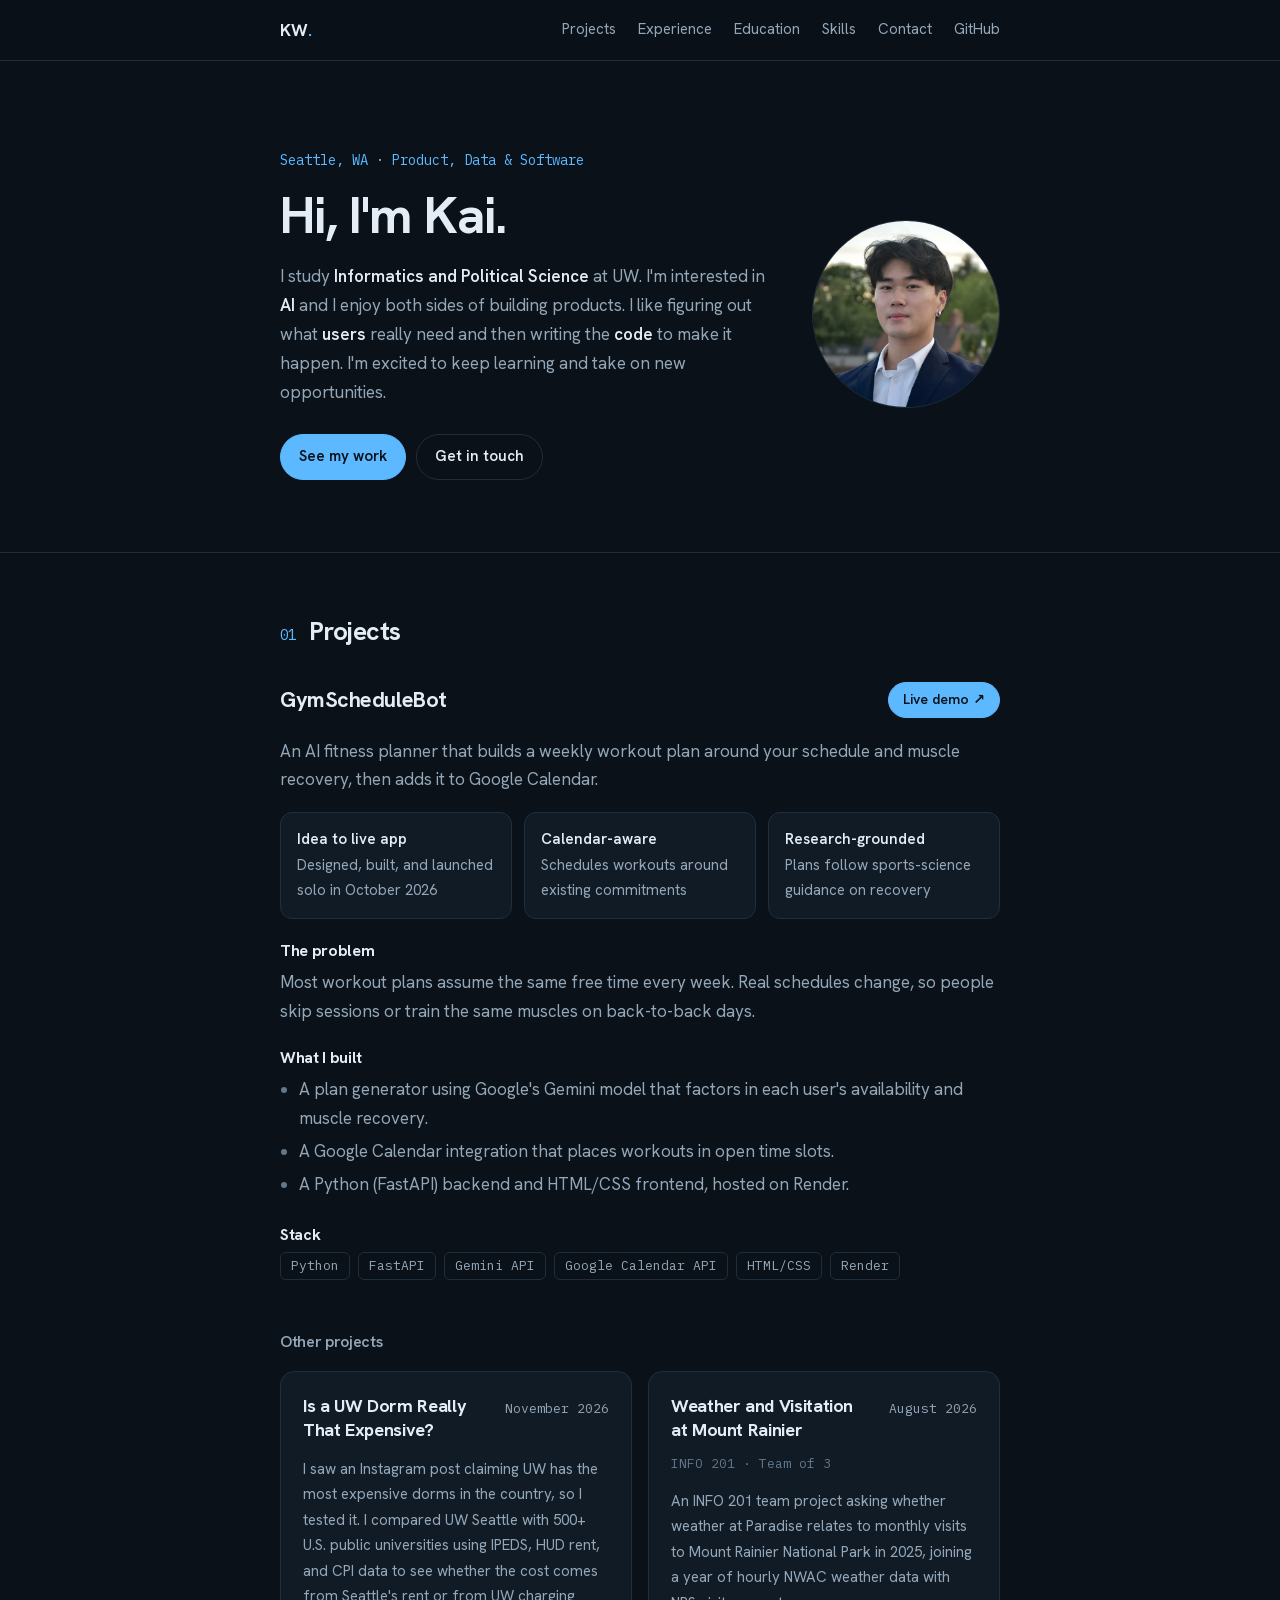
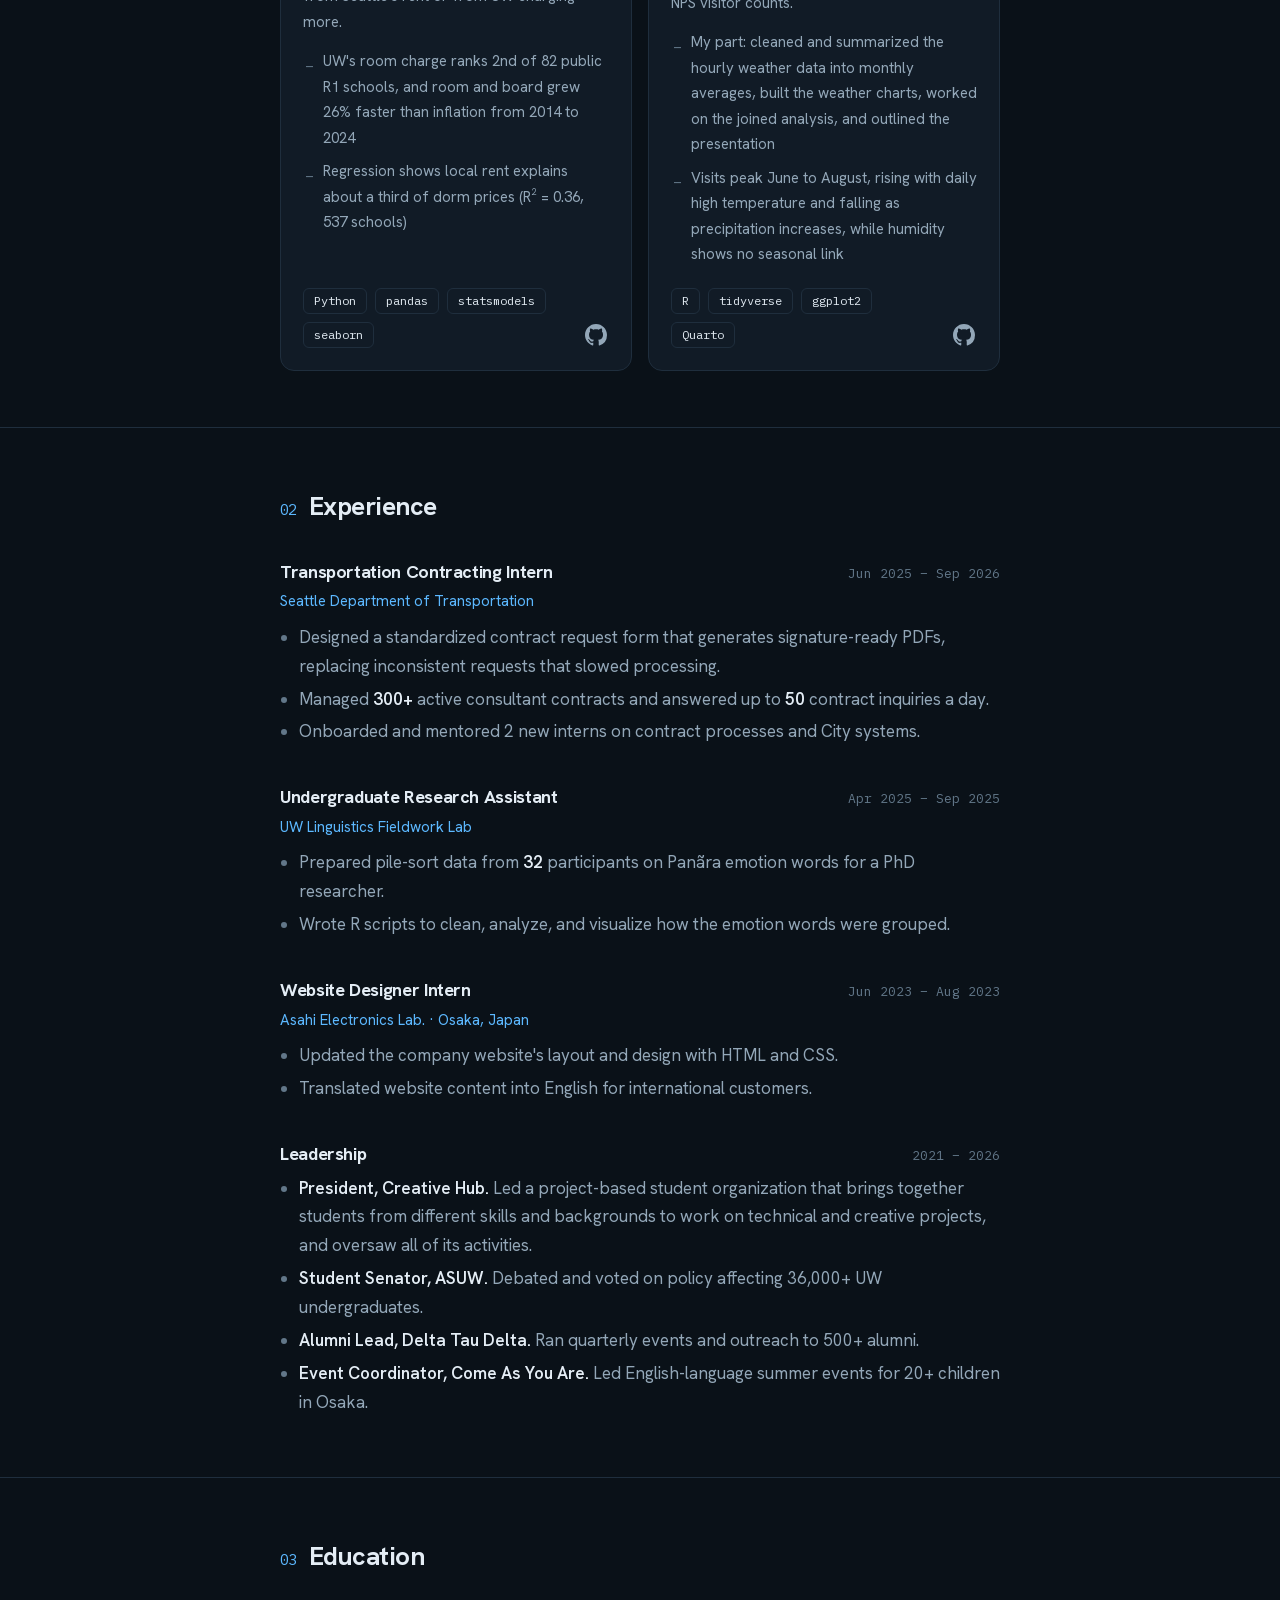
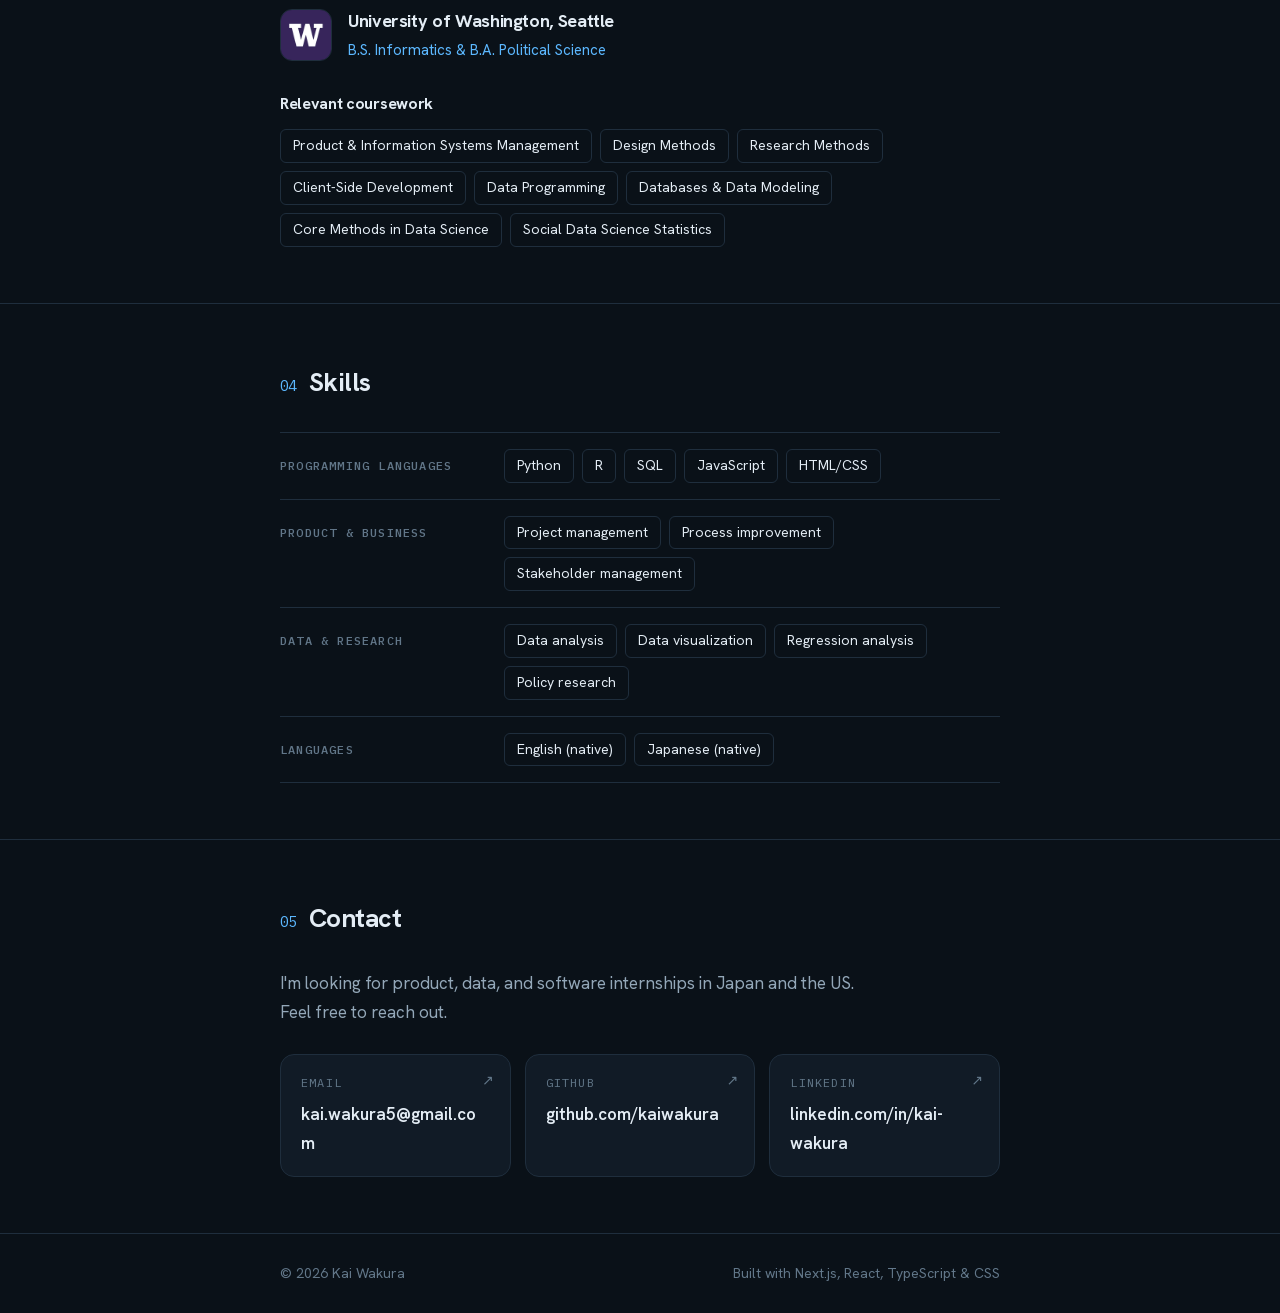
==== index.html @ 8b4923e8 "Add files via upload" ====
<!DOCTYPE html><html lang="en" class="ZXuCIW_variable _1NxLqG_variable"><head><meta charSet="utf-8"/><meta name="viewport" content="width=device-width, initial-scale=1, viewport-fit=cover"/><link rel="preload" href="/_next/static/media/73c8302d2fdfe340-s.p.30xqm3yldpj47.woff2" as="font" crossorigin="" type="font/woff2"/><link rel="preload" href="/_next/static/media/9f5be66613d9c872-s.p.27korwsf9c79u.woff2" as="font" crossorigin="" type="font/woff2"/><link rel="preload" href="/_next/static/media/b8dfa3d21eb22018-s.p.3lxpqujs87tck.woff2" as="font" crossorigin="" type="font/woff2"/><link rel="preload" href="/headshot.jpg" as="image"/><link rel="preload" href="/uw-logo.png" as="image"/><link rel="stylesheet" href="/_next/static/chunks/44c2narmio1ys.css" data-precedence="next"/><link rel="preload" as="script" fetchPriority="low" href="/_next/static/chunks/0j1we3cwg31qe.js"/><script src="/_next/static/chunks/16d9m7jc71162.js" async=""></script><script src="/_next/static/chunks/39_j1bdzreq0m.js" async=""></script><script src="/_next/static/chunks/turbopack-2u1d16houkiyo.js" async=""></script><script src="/_next/static/chunks/2ey07xzoq_nt5.js" async=""></script><meta name="theme-color" content="#0a1118"/><title>Kai Wakura</title><meta name="description" content="Kai Wakura: Informatics and Political Science at the University of Washington, working toward product management."/><meta property="og:title" content="Kai Wakura"/><meta property="og:description" content="Kai Wakura: Informatics and Political Science at the University of Washington, working toward product management."/><meta property="og:url" content="https://kaiwakura.me/"/><meta property="og:type" content="website"/><meta name="twitter:card" content="summary"/><meta name="twitter:title" content="Kai Wakura"/><meta name="twitter:description" content="Kai Wakura: Informatics and Political Science at the University of Washington, working toward product management."/><meta name="next-size-adjust" content=""/><script src="/_next/static/chunks/0cz1d0mv5g_q7.js" noModule=""></script></head><body><div hidden=""><!--$--><!--/$--></div><header class="top"><div class="wrap"><a class="brand" href="/#top">KW<span>.</span></a><nav class="nav" aria-label="Sections"><a href="/#projects">Projects</a><a href="/#experience" class="opt">Experience</a><a href="/#education" class="opt">Education</a><a href="/#skills" class="opt">Skills</a><a href="/#contact">Contact</a><a href="https://github.com/kaiwakura" target="_blank" rel="noopener">GitHub</a></nav></div></header><main id="top"><div class="wrap hero"><div><div class="eyebrow">Seattle, WA · Product, Data &amp; Software</div><h1>Hi, I&#x27;m Kai.</h1><p><span>I study </span><strong>Informatics and Political Science</strong><span> at UW. I&#x27;m interested in </span><strong>AI</strong><span> and I enjoy both sides of building products. I like figuring out what </span><strong>users</strong><span> really need and then writing the </span><strong>code</strong><span> to make it happen. I&#x27;m excited to keep learning and take on new opportunities.</span></p><div class="buttons"><a class="btn primary" href="#projects">See my work</a><a class="btn" href="#contact">Get in touch</a></div></div><div class="avatar"><img src="/headshot.jpg" alt="Kai Wakura"/></div></div><section id="projects"><div class="wrap"><h2><span class="n">01</span>Projects</h2><article class="project"><div class="project-head"><h3>GymScheduleBot</h3><div class="buttons" style="margin:0"><a class="btn small primary" href="https://gymschedule-bot-2-0.onrender.com/" target="_blank" rel="noopener">Live demo ↗</a></div></div><p class="summary">An AI fitness planner that builds a weekly workout plan around your schedule and muscle recovery, then adds it to Google Calendar.</p><ul class="highlights"><li><b>Idea to live app</b>Designed, built, and launched solo in October 2026</li><li><b>Calendar-aware</b>Schedules workouts around existing commitments</li><li><b>Research-grounded</b>Plans follow sports-science guidance on recovery</li></ul><div class="part"><h4>The problem</h4><p>Most workout plans assume the same free time every week. Real schedules change, so people skip sessions or train the same muscles on back-to-back days.</p></div><div class="part"><h4>What I built</h4><ul><li>A plan generator using Google&#x27;s Gemini model that factors in each user&#x27;s availability and muscle recovery.</li><li>A Google Calendar integration that places workouts in open time slots.</li><li>A Python (FastAPI) backend and HTML/CSS frontend, hosted on Render.</li></ul></div><div class="part"><h4>Stack</h4><ul class="stack"><li>Python</li><li>FastAPI</li><li>Gemini API</li><li>Google Calendar API</li><li>HTML/CSS</li><li>Render</li></ul></div></article><h3 class="more-title">Other projects</h3><div class="cards"><article class="card"><div class="card-head"><h3>Is a UW Dorm Really That Expensive?</h3><span class="card-date">November 2026</span></div><p>I saw an Instagram post claiming UW has the most expensive dorms in the country, so I tested it. I compared UW Seattle with 500+ U.S. public universities using IPEDS, HUD rent, and CPI data to see whether the cost comes from Seattle&#x27;s rent or from UW charging more.</p><ul class="points"><li>UW&#x27;s room charge ranks 2nd of 82 public R1 schools, and room and board grew 26% faster than inflation from 2014 to 2024</li><li>Regression shows local rent explains about a third of dorm prices (R² = 0.36, 537 schools)</li></ul><div class="card-foot"><ul class="stack"><li>Python</li><li>pandas</li><li>statsmodels</li><li>seaborn</li></ul><a class="gh" href="https://github.com/kaiwakura/uw-dorm-costs" target="_blank" rel="noopener" aria-label="View Is a UW Dorm Really That Expensive? on GitHub"><svg width="22" height="22" viewBox="0 0 16 16" fill="currentColor" aria-hidden="true"><path d="M8 0C3.58 0 0 3.58 0 8c0 3.54 2.29 6.53 5.47 7.59.4.07.55-.17.55-.38 0-.19-.01-.82-.01-1.49-2.01.37-2.53-.49-2.69-.94-.09-.23-.48-.94-.82-1.13-.28-.15-.68-.52-.01-.53.63-.01 1.08.58 1.23.82.72 1.21 1.87.87 2.33.66.07-.52.28-.87.51-1.07-1.78-.2-3.64-.89-3.64-3.95 0-.87.31-1.59.82-2.15-.08-.2-.36-1.02.08-2.12 0 0 .67-.21 2.2.82.64-.18 1.32-.27 2-.27.68 0 1.36.09 2 .27 1.53-1.04 2.2-.82 2.2-.82.44 1.1.16 1.92.08 2.12.51.56.82 1.27.82 2.15 0 3.07-1.87 3.75-3.65 3.95.29.25.54.73.54 1.48 0 1.07-.01 1.93-.01 2.2 0 .21.15.46.55.38A8.013 8.013 0 0016 8c0-4.42-3.58-8-8-8z"></path></svg></a></div></article><article class="card"><div class="card-head"><h3>Weather and Visitation at Mount Rainier</h3><span class="card-date">August 2026</span></div><div class="card-when">INFO 201 · Team of 3</div><p>An INFO 201 team project asking whether weather at Paradise relates to monthly visits to Mount Rainier National Park in 2025, joining a year of hourly NWAC weather data with NPS visitor counts.</p><ul class="points"><li>My part: cleaned and summarized the hourly weather data into monthly averages, built the weather charts, worked on the joined analysis, and outlined the presentation</li><li>Visits peak June to August, rising with daily high temperature and falling as precipitation increases, while humidity shows no seasonal link</li></ul><div class="card-foot"><ul class="stack"><li>R</li><li>tidyverse</li><li>ggplot2</li><li>Quarto</li></ul><a class="gh" href="https://github.com/kaiwakura/mount-rainier-weather" target="_blank" rel="noopener" aria-label="View Weather and Visitation at Mount Rainier on GitHub"><svg width="22" height="22" viewBox="0 0 16 16" fill="currentColor" aria-hidden="true"><path d="M8 0C3.58 0 0 3.58 0 8c0 3.54 2.29 6.53 5.47 7.59.4.07.55-.17.55-.38 0-.19-.01-.82-.01-1.49-2.01.37-2.53-.49-2.69-.94-.09-.23-.48-.94-.82-1.13-.28-.15-.68-.52-.01-.53.63-.01 1.08.58 1.23.82.72 1.21 1.87.87 2.33.66.07-.52.28-.87.51-1.07-1.78-.2-3.64-.89-3.64-3.95 0-.87.31-1.59.82-2.15-.08-.2-.36-1.02.08-2.12 0 0 .67-.21 2.2.82.64-.18 1.32-.27 2-.27.68 0 1.36.09 2 .27 1.53-1.04 2.2-.82 2.2-.82.44 1.1.16 1.92.08 2.12.51.56.82 1.27.82 2.15 0 3.07-1.87 3.75-3.65 3.95.29.25.54.73.54 1.48 0 1.07-.01 1.93-.01 2.2 0 .21.15.46.55.38A8.013 8.013 0 0016 8c0-4.42-3.58-8-8-8z"></path></svg></a></div></article></div></div></section><section id="experience"><div class="wrap"><h2><span class="n">02</span>Experience</h2><div class="jobs"><div class="job"><div class="job-head"><h3>Transportation Contracting Intern</h3><span class="when">Jun 2025 – Sep 2026</span></div><div class="org">Seattle Department of Transportation</div><ul><li><span>Designed a standardized contract request form that generates signature-ready PDFs, replacing inconsistent requests that slowed processing.</span></li><li><span>Managed </span><strong>300+</strong><span> active consultant contracts and answered up to </span><strong>50</strong><span> contract inquiries a day.</span></li><li><span>Onboarded and mentored 2 new interns on contract processes and City systems.</span></li></ul></div><div class="job"><div class="job-head"><h3>Undergraduate Research Assistant</h3><span class="when">Apr 2025 – Sep 2025</span></div><div class="org">UW Linguistics Fieldwork Lab</div><ul><li><span>Prepared pile-sort data from </span><strong>32</strong><span> participants on Panãra emotion words for a PhD researcher.</span></li><li><span>Wrote R scripts to clean, analyze, and visualize how the emotion words were grouped.</span></li></ul></div><div class="job"><div class="job-head"><h3>Website Designer Intern</h3><span class="when">Jun 2023 – Aug 2023</span></div><div class="org">Asahi Electronics Lab. · Osaka, Japan</div><ul><li><span>Updated the company website&#x27;s layout and design with HTML and CSS.</span></li><li><span>Translated website content into English for international customers.</span></li></ul></div><div class="job"><div class="job-head"><h3>Leadership</h3><span class="when">2021 – 2026</span></div><ul><li><span></span><strong>President, Creative Hub.</strong><span> Led a project-based student organization that brings together students from different skills and backgrounds to work on technical and creative projects, and oversaw all of its activities.</span></li><li><span></span><strong>Student Senator, ASUW.</strong><span> Debated and voted on policy affecting 36,000+ UW undergraduates.</span></li><li><span></span><strong>Alumni Lead, Delta Tau Delta.</strong><span> Ran quarterly events and outreach to 500+ alumni.</span></li><li><span></span><strong>Event Coordinator, Come As You Are.</strong><span> Led English-language summer events for 20+ children in Osaka.</span></li></ul></div></div></div></section><section id="education"><div class="wrap"><h2><span class="n">03</span>Education</h2><div class="edu"><div class="edu-top"><img class="edu-logo" src="/uw-logo.png" alt="University of Washington, Seattle logo"/><div style="flex:1"><div class="job-head"><h3>University of Washington, Seattle</h3></div><div class="org">B.S. Informatics &amp; B.A. Political Science</div></div></div><h4>Relevant coursework</h4><ul class="stack"><li>Product &amp; Information Systems Management</li><li>Design Methods</li><li>Research Methods</li><li>Client-Side Development</li><li>Data Programming</li><li>Databases &amp; Data Modeling</li><li>Core Methods in Data Science</li><li>Social Data Science Statistics</li></ul></div></div></section><section id="skills"><div class="wrap"><h2><span class="n">04</span>Skills</h2><div class="skills"><div class="skill-row"><h3>Programming Languages</h3><ul class="stack"><li>Python</li><li>R</li><li>SQL</li><li>JavaScript</li><li>HTML/CSS</li></ul></div><div class="skill-row"><h3>Product &amp; Business</h3><ul class="stack"><li>Project management</li><li>Process improvement</li><li>Stakeholder management</li></ul></div><div class="skill-row"><h3>Data &amp; Research</h3><ul class="stack"><li>Data analysis</li><li>Data visualization</li><li>Regression analysis</li><li>Policy research</li></ul></div><div class="skill-row"><h3>Languages</h3><ul class="stack"><li>English (native)</li><li>Japanese (native)</li></ul></div></div></div></section><section id="contact" class="contact"><div class="wrap"><h2><span class="n">05</span>Contact</h2><p>I&#x27;m looking for product, data, and software internships in Japan and the US. Feel free to reach out.</p><div class="contact-boxes"><a class="contact-box" href="mailto:kai.wakura5@gmail.com"><span class="k">Email</span><span class="v">kai.wakura5@gmail.com</span><span class="go" aria-hidden="true">↗</span></a><a class="contact-box" href="https://github.com/kaiwakura" target="_blank" rel="noopener"><span class="k">GitHub</span><span class="v">github.com/kaiwakura</span><span class="go" aria-hidden="true">↗</span></a><a class="contact-box" href="https://www.linkedin.com/in/kai-wakura/" target="_blank" rel="noopener"><span class="k">LinkedIn</span><span class="v">linkedin.com/in/kai-wakura</span><span class="go" aria-hidden="true">↗</span></a></div></div></section></main><!--$--><!--/$--><footer><div class="wrap"><span>© <!-- -->2026<!-- --> Kai Wakura</span><span>Built with Next.js, React, TypeScript &amp; CSS</span></div></footer><script id="_R_">(globalThis["TURBOPACK"] || (globalThis["TURBOPACK"] = [])).push({"otherChunks":["static/chunks/0j1we3cwg31qe.js","static/chunks/16d9m7jc71162.js","static/chunks/39_j1bdzreq0m.js"],"runtimeModuleIds":[94553]});</script><script src="/_next/static/chunks/0j1we3cwg31qe.js" async=""></script><script>(self.__next_f=self.__next_f||[]).push([0])</script><script>self.__next_f.push([1,"1:\"$Sreact.fragment\"\n2:\"/_next/static/chunks/2ey07xzoq_nt5.js\"\n3:I[39756,[\"$2\"],\"default\"]\n4:I[37457,[\"$2\"],\"default\"]\n5:I[33911,[\"$2\"],\"default\"]\n11:\"ViewportBoundary\"\n12:I[97367,[\"$2\"],\"$11\"]\n14:\"MetadataBoundary\"\n15:I[97367,[\"$2\"],\"$14\"]\n16:\"$Sreact.suspense\"\n18:I[68027,[\"$2\"],\"default\",1]\n:HL[\"/_next/static/chunks/44c2narmio1ys.css\",\"style\"]\n:HL[\"/_next/static/media/73c8302d2fdfe340-s.p.30xqm3yldpj47.woff2\",\"font\",{\"crossOrigin\":\"\",\"type\":\"font/woff2\"}]\n:HL[\"/_next/static/media/9f5be66613d9c872-s.p.27korwsf9c79u.woff2\",\"font\",{\"crossOrigin\":\"\",\"type\":\"font/woff2\"}]\n:HL[\"/_next/static/media/b8dfa3d21eb22018-s.p.3lxpqujs87tck.woff2\",\"font\",{\"crossOrigin\":\"\",\"type\":\"font/woff2\"}]\n:HL[\"/headshot.jpg\",\"image\"]\n6:[[\"children\",{\"s\":\"__PAGE__\",\"h\":512,\"d\":{\"r\":[\"$\",\"$1\",\"c\",{\"children\":[[\"$\",\"main\",null,{\"id\":\"top\",\"children\":[[\"$\",\"div\",null,{\"className\":\"wrap hero\",\"children\":[[\"$\",\"div\",null,{\"children\":[[\"$\",\"div\",null,{\"className\":\"eyebrow\",\"children\":\"Seattle, WA · Product, Data \u0026 Software\"}],[\"$\",\"h1\",null,{\"children\":\"Hi, I'm Kai.\"}],[\"$\",\"p\",null,{\"children\":[[\"$\",\"span\",\"0\",{\"children\":\"I study \"}],[\"$\",\"strong\",\"1\",{\"children\":\"Informatics and Political Science\"}],[\"$\",\"span\",\"2\",{\"children\":\" at UW. I'm interested in \"}],[\"$\",\"strong\",\"3\",{\"children\":\"AI\"}],[\"$\",\"span\",\"4\",{\"children\":\" and I enjoy both sides of building products. I like figuring out what \"}],[\"$\",\"strong\",\"5\",{\"children\":\"users\"}],[\"$\",\"span\",\"6\",{\"children\":\" really need and then writing the \"}],[\"$\",\"strong\",\"7\",{\"children\":\"code\"}],[\"$\",\"span\",\"8\",{\"children\":\" to make it happen. I'm excited to keep learning and take on new opportunities.\"}]]}],[\"$\",\"div\",null,{\"className\":\"buttons\",\"children\":[[\"$\",\"a\",null,{\"className\":\"btn primary\",\"href\":\"#projects\",\"children\":\"See my work\"}],[\"$\",\"a\",null,{\"className\":\"btn\",\"href\":\"#contact\",\"children\":\"Get in touch\"}]]}]]}],[\"$\",\"div\",null,{\"className\":\"avatar\",\"children\":[\"$\",\"img\",null,{\"src\":\"/headshot.jpg\",\"alt\":\"Kai Wakura\"}]}]]}],[\"$\",\"section\",null,{\"id\":\"projects\",\"children\":[\"$\",\"div\",null,{\"className\":\"wrap\",\"children\":[[\"$\",\"h2\",null,{\"children\":[[\"$\",\"span\",null,{\"className\":\"n\",\"children\":\"01\"}],\"Projects\"]}],[[\"$\",\"article\",\"gymschedulebot\",{\"className\":\"project\",\"children\":[[\"$\",\"div\",null,{\"className\":\"project-head\",\"children\":[[\"$\",\"h3\",null,{\"children\":\"GymScheduleBot\"}],[\"$\",\"div\",null,{\"className\":\"buttons\",\"style\":{\"margin\":0},\"children\":[[\"$\",\"a\",null,{\"className\":\"btn small primary\",\"href\":\"https://gymschedule-bot-2-0.onrender.com/\",\"target\":\"_blank\",\"rel\":\"noopener\",\"children\":\"Live demo ↗\"}],\"$undefined\"]}]]}],[\"$\",\"p\",null,{\"className\":\"summary\",\"children\":\"An AI fitness planner that builds a weekly workout plan around your schedule and muscle recovery, then adds it to Google Calendar.\"}],[\"$\",\"ul\",null,{\"className\":\"highlights\",\"children\":[[\"$\",\"li\",\"Idea to live app\",{\"children\":[[\"$\",\"b\",null,{\"children\":\"Idea to live app\"}],\"Designed, built, and launched solo in October 2026\"]}],[\"$\",\"li\",\"Calendar-aware\",{\"children\":[[\"$\",\"b\",null,{\"children\":\"Calendar-aware\"}],\"Schedules workouts around existing commitments\"]}],[\"$\",\"li\",\"Research-grounded\",{\"children\":[[\"$\",\"b\",null,{\"children\":\"Research-grounded\"}],\"Plans follow sports-science guidance on recovery\"]}]]}],[\"$\",\"div\",null,{\"className\":\"part\",\"children\":[[\"$\",\"h4\",null,{\"children\":\"The problem\"}],[\"$\",\"p\",null,{\"children\":\"Most workout plans assume the same free time every week. Real schedules change, so people skip sessions or train the same muscles on back-to-back days.\"}]]}],[\"$\",\"div\",null,{\"className\":\"part\",\"children\":[[\"$\",\"h4\",null,{\"children\":\"What I built\"}],[\"$\",\"ul\",null,{\"children\":[\"$L7\",\"$L8\",\"$L9\"]}]]}],\"$La\"]}]],\"$Lb\"]}]}],\"$Lc\",\"$Ld\",\"$Le\",\"$Lf\"]}],null,\"$L10\"]}],\"p\":false,\"v\":null}}]]\n0:{\"P\":null,\"c\":[\"\",\"\"],\"q\":\"\",\"i\":false,\"t\":{\"t\":{\"s\":\"\",\"h\":528,\"d\":{\"r\":[\"$\",\"$1\",\"c\",{\"children\":[[[\"$\",\"link\",\"0\",{\"rel\":\"stylesheet\",\"href\":\"/_next/static/chunks/44c2narmio1ys.css\",\"precedence\":\"next\",\"crossOrigin\":\"$undefined\",\"nonce\":\"$undefined\"}],[\"$\",\"script\",\"script-0\",{\"src\":\"/_next/static/chunks/2ey07xzoq_nt5.js\",\"async\":true,\"nonce\":\"$undefined\"}]],[\"$\",\"html\",null,{\"lang\":\"en\",\"className\":\"ZXuCIW_variable _1NxLqG_variable\",\"children\":[\"$\",\"body\",null,{\"children\":[[\"$\",\"header\",null,{\"className\":\"top\",\"children\":[\"$\",\"div\",null,{\"className\":\"wrap\",\"children\":[[\"$\",\"a\",null,{\"className\":\"brand\",\"href\":\"/#top\",\"children\":[\"KW\",[\"$\",\"span\",null,{\"children\":\".\"}]]}],[\"$\",\"nav\",null,{\"className\":\"nav\",\"aria-label\":\"Sections\",\"children\":[[\"$\",\"a\",null,{\"href\":\"/#projects\",\"children\":\"Projects\"}],[\"$\",\"a\",null,{\"href\":\"/#experience\",\"className\":\"opt\",\"children\":\"Experience\"}],[\"$\",\"a\",null,{\"href\":\"/#education\",\"className\":\"opt\",\"children\":\"Education\"}],[\"$\",\"a\",null,{\"href\":\"/#skills\",\"className\":\"opt\",\"children\":\"Skills\"}],[\"$\",\"a\",null,{\"href\":\"/#contact\",\"children\":\"Contact\"}],[\"$\",\"a\",null,{\"href\":\"https://github.com/kaiwakura\",\"target\":\"_blank\",\"rel\":\"noopener\",\"children\":\"GitHub\"}]]}]]}]}],[\"$\",\"$L3\",null,{\"parallelRouterKey\":\"children\",\"error\":\"$undefined\",\"errorStyles\":\"$undefined\",\"errorScripts\":\"$undefined\",\"template\":[\"$\",\"$L4\",null,{}],\"templateStyles\":\"$undefined\",\"templateScripts\":\"$undefined\",\"notFound\":[[\"$\",\"main\",null,{\"className\":\"wrap case\",\"children\":[[\"$\",\"div\",null,{\"className\":\"eyebrow\",\"children\":\"404\"}],[\"$\",\"h1\",null,{\"children\":\"This page doesn't exist.\"}],[\"$\",\"a\",null,{\"href\":\"/\",\"children\":\"← Back home\"}]]}],[]],\"forbidden\":\"$undefined\",\"unauthorized\":\"$undefined\"}],[\"$\",\"$L5\",null,{}],[\"$\",\"footer\",null,{\"children\":[\"$\",\"div\",null,{\"className\":\"wrap\",\"children\":[[\"$\",\"span\",null,{\"children\":[\"© \",2026,\" Kai Wakura\"]}],[\"$\",\"span\",null,{\"children\":\"Built with Next.js, React, TypeScript \u0026 CSS\"}]]}]}]]}]}]]}],\"p\":false,\"v\":null},\"c\":\"$Q6\"},\"h\":{\"r\":[\"$\",\"$1\",\"h\",{\"children\":[null,[\"$\",\"$L12\",null,{\"children\":\"$L13\"}],[\"$\",\"$L15\",null,{\"children\":[[\"$\",\"div\",null,{\"hidden\":true,\"children\":[\"$\",\"$16\",null,{\"name\":\"Next.Metadata\",\"children\":\"$L17\"}]}],null]}],[\"$\",\"meta\",null,{\"name\":\"next-size-adjust\",\"content\":\"\"}]]}],\"p\":false,\"v\":null}},\"m\":\"$undefined\",\"G\":[\"$18\",[[\"$\",\"link\",\"0\",{\"rel\":\"stylesheet\",\"href\":\"/_next/static/chunks/44c2narmio1ys.css\",\"precedence\":\"next\",\"crossOrigin\":\"$undefined\",\"nonce\":\"$undefined\"}]]],\"S\":true,\"r\":\"$undefined\",\"s\":\"$undefined\",\"a\":\"$undefined\",\"l\":\"$undefined\",\"p\":\"$undefined\",\"d\":\"$undefined\",\"b\":\"RJyWPuQtpVRdDbTRhzPQD\"}\n21:I[97367,[\"$2\"],\"OutletBoundary\"]\n:HL[\"/uw-logo.png\",\"image\"]\n7:[\"$\",\"li\",\"A plan generator using Google's Gemini model that factors in each user's availability and muscle recovery.\",{\"children\":\"A plan generator using Google's Gemini model that factors in each user's availability and muscle recovery.\"}]\n8:[\"$\",\"li\",\"A Google Calendar integration that places workouts in open time slots.\",{\"children\":\"A Google Calendar integration that places workouts in open time slots.\"}]\n9:[\"$\",\"li\",\"A Python (FastAPI) backend and HTML/CSS frontend, hosted on Render.\",{\"children\":\"A Python (FastAPI) backend and HTML/CSS frontend, hosted on Render.\"}]\na:[\"$\",\"div\",null,{\"className\":\"part\",\"children\":[[\"$\",\"h4\",null,{\"children\":\"Stack\"}],[\"$\",\"ul\",null,{\"className\":\"stack\",\"children\":[[\"$\",\"li\",\"Python\",{\"children\":\"Python\"}],[\"$\",\"li\",\"FastAPI\",{\"children\":\"FastAPI\"}],[\"$\",\"li\",\"Gemini API\",{\"children\":\"Gemini API\"}],[\"$\",\"li\",\"Google Calendar API\",{\"children\":\"Google Calendar API\"}],[\"$\",\"li\",\"HTML/CSS\",{\"children\":\"HTML/CSS\"}],[\"$\",\"li\",\"Render\",{\"children\":\"Render\"}]]}]]}]\nb:[[\"$\",\"h3\",null,{\"className\":\"more-title\",\"children\":\"Other projects\"}],[\"$\",\"div\",null,{\"className\":\"cards\",\"children\":[[\"$\",\"article\",\"Is a UW Dorm Really That Expensive?\",{\"className\":\"card\",\"children\":[[\"$\",\"div\",null,{\"className\":\"card-head\",\"children\":[[\"$\",\"h3\",null,{\"children\":\"Is a UW Dorm Really That Expensive?\"}],[\"$\",\"span\",null,{\"className\":\"card-date\",\"children\":\"November 2026\"}]]}],\"$undefined\",[\"$\",\"p\",null,{\"children\":\"I saw an Instagram post claiming UW has the most expensive dorms in the country, so I tested it. I compared UW Seattle with 500+ U.S. public universities using IPEDS, HUD rent, and CPI data to see whether the cost comes from Seattle's rent or from UW charging more.\"}],[\"$\",\"ul\",null,{\"className\":\"points\",\"children\":[[\"$\",\"li\",\"UW's room charge ranks 2nd of 82 public R1 schools, and room and board grew 26% faster than inflation from 2014 to 2024\",{\"children\":\"UW's room charge ranks 2nd of 82 public R1 schools, and room and board grew 26% faster than inflation from 2014 to 2024\"}],[\"$\",\"li\",\"Regression shows local rent explains about a third of dorm prices (R² = 0.36, 537 schools)\",{\"children\":\"Regression shows local rent explains about a third of dorm prices (R² = 0.36, 537 schools)\"}]]}],[\"$\",\"div\",null,{\"className\":\"card-foot\",\"children\":[[\"$\",\"ul\",null,{\"className\":\"stack\",\"children\":[[\"$\",\"li\",\"Python\",{\"children\":\"Python\"}],[\"$\",\"li\",\"pandas\",{\"children\":\"pandas\"}],[\"$\",\"li\",\"statsmodels\",{\"children\":\"statsmodels\"}],[\"$\",\"li\",\"seaborn\",{\"children\":\"seaborn\"}]]}],[\"$\",\"a\",null,{\"className\":\"gh\",\"href\":\"https://github.com/kaiwakura/uw-dorm-costs\",\"target\":\"_blank\",\"rel\":\"noopener\",\"aria-label\":\"View Is a UW Dorm Really That Expensive? on GitHub\",\"children\":[\"$\",\"svg\",null,{\"width\":\"22\",\"height\":\"22\",\"viewBox\":\"0 0 16 16\",\"fill\":\"currentColor\",\"aria-hidden\":\"true\",\"children\":[\"$\",\"path\",null,{\"d\":\"M8 0C3.58 0 0 3.58 0 8c0 3.54 2.29 6.53 5.47 7.59.4.07.55-.17.55-.38 0-.19-.01-.82-.01-1.49-2.01.37-2.53-.49-2.69-.94-.09-.23-.48-.94-.82-1.13-.28-.15-.68-.52-.01-.53.63-.01 1.08.58 1.23.82.72 1.21 1.87.87 2.33.66.07-.52.28-.87.51-1.07-1.78-.2-3.64-.89-3.64-3.95 0-.87.31-1.59.82-2.15-.08-.2-.36-1.02.08-2.12 0 0 .67-.21 2.2.82.64-.18 1.32-.27 2-.27.68 0 1.36.09 2 .27 1.53-1.04 2.2-.82 2.2-.82.44 1.1.16 1.92.08 2.12.51.56.82 1.27.82 2.15 0 3.07-1.87 3.75-3.65 3.95.29.25.54.73.54 1.48 0 1.07-.01 1.93-.01 2.2 0 .21.15.46.55.38A8.013 8.013 0 0016 8c0-4.42-3.58-8-8-8z\"}]}]}]]}]]}],[\"$\",\"article\",\"Weather and Visitation at Mount Rainier\",{\"className\":\"card\",\"children\":[[\"$\",\"div\",null,{\"className\":\"card-head\",\"children\":[[\"$\",\"h3\",null,{\"children\":\"Weather and Visitation at Mount Rainier\"}],[\"$\",\"span\",null,{\"className\":\"card-date\",\"children\":\"August 2026\"}]]}],[\"$\",\"div\",null,{\"className\":\"card-when\",\"children\":\"INFO 201 · Team of 3\"}],[\"$\",\"p\",null,{\"children\":\"An INFO 201 team project asking whether weather at Paradise relates to monthly visits to Mount Rainier National Park in 2025, joining a year of hourly NWAC weather data with NPS visitor counts.\"}],[\"$\",\"ul\",null,{\"className\":\"points\",\"children\":[[\"$\",\"li\",\"My part: cleaned and summarized the hourly weather data into monthly averages, built the weather charts, worked on the joined analysis, and outlined the presentation\",{\"children\":\"My part: cleaned and summarized the hourly weather data into monthly averages, built the weather charts, worked on the joined analysis, and outlined the presentation\"}],[\"$\",\"li\",\"Visits peak June to August, rising with daily high temperature and falling as precipitation increases, while humidity shows no seasonal link\",{\"children\":\"Visits peak June to August, rising with daily high temperature and falling as precipitation increases, while humidity shows no seasonal link\"}]]}],[\"$\",\"div\",null,{\"className\":\"card-foot\",\"children\":[[\"$\",\"ul\",null,{\"className\":\"stack\",\"children\":[\"$L19\",\"$L1a\",\"$L1b\",\"$L1c\"]}],\"$L1d\"]}]]}]]}]]\nc:[\"$\",\"section\",null,{\"id\":\"experience\",\"children\":[\"$\",\"div\",null,{\"className\":\"wrap\",\"children\":[[\"$\",\"h2\",null,{\"children\":[[\"$\",\"span\",null,{\"className\":\"n\",\"children\":\"02\"}],\"Experience\"]}],[\"$\",\"div\",null,{\"className\":\"jobs\",\"children\":[[\"$\",\"div\",\"Transportation Contracting Intern\",{\"className\":\"job\",\"children\":[[\"$\",\"div\",null,{\"className\":\"job-head\",\"children\":[[\"$\",\"h3\",null,{\"children\":\"Transportation Contracting Intern\"}],[\"$\",\"span\",null,{\"className\":\"when\",\"children\":\"Jun 2025 – Sep 2026\"}]]}],[\"$\",\"div\",null,{\"className\":\"org\",\"children\":\"Seattle Department of Transportation\"}],[\"$\",\"ul\",null,{\"children\":[[\"$\",\"li\",\"Designed a standardized contract request form that generates signature-ready PDFs, replacing inconsistent requests that slowed processing.\",{\"children\":[[\"$\",\"span\",\"0\",{\"children\":\"Designed a standardized contract request form that generates signature-ready PDFs, replacing inconsistent requests that slowed processing.\"}]]}],[\"$\",\"li\",\"Managed **300+** active consultant contracts and answered up to **50** contract inquiries a day.\",{\"children\":[[\"$\",\"span\",\"0\",{\"children\":\"Managed \"}],[\"$\",\"strong\",\"1\",{\"children\":\"300+\"}],[\"$\",\"span\",\"2\",{\"children\":\" active consultant contracts and answered up to \"}],[\"$\",\"strong\",\"3\",{\"children\":\"50\"}],[\"$\",\"span\",\"4\",{\"children\":\" contract inquiries a day.\"}]]}],[\"$\",\"li\",\"Onboarded and mentored 2 new interns on contract processes and City systems.\",{\"children\":[[\"$\",\"span\",\"0\",{\"children\":\"Onboarded and mentored 2 new interns on contract processes and City systems.\"}]]}]]}]]}],[\"$\",\"div\",\"Undergraduate Research Assistant\",{\"className\":\"job\",\"children\":[[\"$\",\"div\",null,{\"className\":\"job-head\",\"children\":[[\"$\",\"h3\",null,{\"children\":\"Undergraduate Research Assistant\"}],[\"$\",\"span\",null,{\"className\":\"when\",\"children\":\"Apr 2025 – Sep 2025\"}]]}],[\"$\",\"div\",null,{\"className\":\"org\",\"children\":\"UW Linguistics Fieldwork Lab\"}],[\"$\",\"ul\",null,{\"children\":[[\"$\",\"li\",\"Prepared pile-sort data from **32** participants on Panãra emotion words for a PhD researcher.\",{\"children\":[[\"$\",\"span\",\"0\",{\"children\":\"Prepared pile-sort data from \"}],[\"$\",\"strong\",\"1\",{\"children\":\"32\"}],[\"$\",\"span\",\"2\",{\"children\":\" participants on Panãra emotion words for a PhD researcher.\"}]]}],[\"$\",\"li\",\"Wrote R scripts to clean, analyze, and visualize how the emotion words were grouped.\",{\"children\":[[\"$\",\"span\",\"0\",{\"children\":\"Wrote R scripts to clean, analyze, and visualize how the emotion words were grouped.\"}]]}]]}]]}],[\"$\",\"div\",\"Website Designer Intern\",{\"className\":\"job\",\"children\":[[\"$\",\"div\",null,{\"className\":\"job-head\",\"children\":[[\"$\",\"h3\",null,{\"children\":\"Website Designer Intern\"}],[\"$\",\"span\",null,{\"className\":\"when\",\"children\":\"Jun 2023 – Aug 2023\"}]]}],[\"$\",\"div\",null,{\"className\":\"org\",\"children\":\"Asahi Electronics Lab. · Osaka, Japan\"}],[\"$\",\"ul\",null,{\"children\":[[\"$\",\"li\",\"Updated the company website's layout and design with HTML and CSS.\",{\"children\":[[\"$\",\"span\",\"0\",{\"children\":\"Updated the company website's layout and design with HTML and CSS.\"}]]}],[\"$\",\"li\",\"Translated website content into English for international customers.\",{\"children\":[[\"$\",\"span\",\"0\",{\"children\":\"Translated website content into English for international customers.\"}]]}]]}]]}],[\"$\",\"div\",\"Leadership\",{\"className\":\"job\",\"children\":[[\"$\",\"div\",null,{\"className\":\"job-head\",\"children\":[[\"$\",\"h3\",null,{\"children\":\"Leadership\"}],[\"$\",\"span\",null,{\"className\":\"when\",\"children\":\"2021 – 2026\"}]]}],\"$undefined\",[\"$\",\"ul\",null,{\"children\":[[\"$\",\"li\",\"**President, Creative Hub.** Led a project-based student organization that brings together students from different skills and backgrounds to work on technical and creative projects, and oversaw all of its activities.\",{\"children\":[[\"$\",\"span\",\"0\",{\"children\":\"\"}],[\"$\",\"strong\",\"1\",{\"children\":\"President, Creative Hub.\"}],[\"$\",\"span\",\"2\",{\"children\":\" Led a project-based student organization that brings together students from different skills and backgrounds to work on technical and creative projects, and oversaw all of its activities.\"}]]}],[\"$\",\"li\",\"**Student Senator, ASUW.** Debated and voted on policy affecting 36,000+ UW undergraduates.\",{\"children\":\"$L1e\"}],\"$L1f\",\"$L20\"]}]]}]]}]]}]}]\nd:[\"$\",\"section\",null,{\"id\":\"education\",\"children\":[\"$\",\"div\",null,{\"className\":\"wrap\",\"children\":[[\"$\",\"h2\",null,{\"children\":[[\"$\",\"span\",null,{\"className\":\"n\",\"children\":\"03\"}],\"Education\"]}],[[\"$\",\"div\",\"University of Washington, Seattle\",{\"className\":\"edu\",\"children\":[[\"$\",\"div\",null,{\"className\":\"edu-top\",\"children\":[[\"$\",\"img\",null,{\"className\":\"edu-logo\",\"src\":\"/uw-logo.png\",\"alt\":\"University of Washington, Seattle logo\"}],[\"$\",\"div\",null,{\"style\":{\"flex\":1},\"children\":[[\"$\",\"div\",null,{\"className\":\"job-head\",\"children\":[[\"$\",\"h3\",null,{\"children\":\"University of Washington, Seattle\"}],\"$undefined\"]}],[\"$\",\"div\",null,{\"className\":\"org\",\"children\":\"B.S. Informatics \u0026 B.A. Political Science\"}]]}]]}],\"$undefined\",[\"$\",\"h4\",null,{\"children\":\"Relevant coursework\"}],[\"$\",\"ul\",null,{\"className\":\"stack\",\"children\":[[\"$\",\"li\",\"Product \u0026 Information Systems Management\",{\"children\":\"Product \u0026 Information Systems Management\"}],[\"$\",\"li\",\"Design Methods\",{\"children\":\"Design Methods\"}],[\"$\",\"li\",\"Research Methods\",{\"children\":\"Research Methods\"}],[\"$\",\"li\",\"Client-Side Development\",{\"children\":\"Client-Side Development\"}],[\"$\",\"li\",\"Data Programming\",{\"children\":\"Data Programming\"}],[\"$\",\"li\",\"Databases \u0026 Data Modeling\",{\"children\":\"Databases \u0026 Data Modeling\"}],[\"$\",\"li\",\"Core Methods in Data Science\",{\"children\":\"Core Methods in Data Science\"}],[\"$\",\"li\",\"Social Data Science Statistics\",{\"children\":\"Social Data Science Statistics\"}]]}]]}]],false]}]}]\ne:[\"$\",\"section\",null,{\"id\":\"skills\",\"children\":[\"$\",\"div\",null,{\"className\":\"wrap\",\"children\":[[\"$\",\"h2\",null,{\"children\":[[\"$\",\"span\",null,{\"className\":\"n\",\"children\":\"04\"}],\"Skills\"]}],[\"$\",\"div\",null,{\"className\":\"skills\",\"children\":[[\"$\",\"div\",\"Programming Languages\",{\"className\":\"skill-row\",\"children\":[[\"$\",\"h3\",null,{\"children\":\"Programming Languages\"}],[\"$\",\"ul\",null,{\"className\":\"stack\",\"children\":[[\"$\",\"li\",\"Python\",{\"children\":\"Python\"}],[\"$\",\"li\",\"R\",{\"children\":\"R\"}],[\"$\",\"li\",\"SQL\",{\"children\":\"SQL\"}],[\"$\",\"li\",\"JavaScript\",{\"children\":\"JavaScript\"}],[\"$\",\"li\",\"HTML/CSS\",{\"children\":\"HTML/CSS\"}]]}]]}],[\"$\",\"div\",\"Product \u0026 Business\",{\"className\":\"skill-row\",\"children\":[[\"$\",\"h3\",null,{\"children\":\"Product \u0026 Business\"}],[\"$\",\"ul\",null,{\"className\":\"stack\",\"children\":[[\"$\",\"li\",\"Project management\",{\"children\":\"Project management\"}],[\"$\",\"li\",\"Process improvement\",{\"children\":\"Process improvement\"}],[\"$\",\"li\",\"Stakeholder management\",{\"children\":\"Stakeholder management\"}]]}]]}],[\"$\",\"div\",\"Data \u0026 Research\",{\"className\":\"skill-row\",\"children\":[[\"$\",\"h3\",null,{\"children\":\"Data \u0026 Research\"}],[\"$\",\"ul\",null,{\"className\":\"stack\",\"children\":[[\"$\",\"li\",\"Data analysis\",{\"children\":\"Data analysis\"}],[\"$\",\"li\",\"Data visualization\",{\"children\":\"Data visualization\"}],[\"$\",\"li\",\"Regression analysis\",{\"children\":\"Regression analysis\"}],[\"$\",\"li\",\"Policy research\",{\"children\":\"Policy research\"}]]}]]}],[\"$\",\"div\",\"Languages\",{\"className\":\"skill-row\",\"children\":[[\"$\",\"h3\",null,{\"children\":\"Languages\"}],[\"$\",\"ul\",null,{\"className\":\"stack\",\"children\":[[\"$\",\"li\",\"English (native)\",{\"children\":\"English (native)\"}],[\"$\",\"li\",\"Japanese (native)\",{\"children\":\"Japanese (native)\"}]]}]]}]]}]]}]}]\nf:[\"$\",\"section\",null,{\"id\":\"contact\",\"className\":\"contact\",\"children\":[\"$\",\"div\",null,{\"className\":\"wrap\",\"children\":[[\"$\",\"h2\",null,{\"children\":[[\"$\",\"span\",null,{\"className\":\"n\",\"children\":\"05\"}],\"Contact\"]}],[\"$\",\"p\",null,{\"children\":\"I'm looking for product, data, and software internships in Japan and the US. Feel free to reach out.\"}],[\"$\",\"div\",null,{\"className\":\"contact-boxes\",\"children\":[[\"$\",\"a\",\"Email\",{\"className\":\"contact-box\",\"href\":\"mailto:kai.wakura5@gmail.com\",\"children\":[[\"$\",\"span\",null,{\"className\":\"k\",\"children\":\"Email\"}],[\"$\",\"span\",null,{\"className\":\"v\",\"children\":\"kai.wakura5@gmail.com\"}],[\"$\",\"span\",null,{\"className\":\"go\",\"aria-hidden\":\"true\",\"children\":\"↗\"}]]}],[\"$\",\"a\",\"GitHub\",{\"className\":\"contact-box\",\"href\":\"https://github.com/kaiwakura\",\"target\":\"_blank\",\"rel\":\"noopener\",\"children\":[[\"$\",\"span\",null,{\"className\":\"k\",\"children\":\"GitHub\"}],[\"$\",\"span\",null,{\"className\":\"v\",\"children\":\"github.com/kaiwakura\"}],[\"$\",\"span\",null,{\"className\":\"go\",\"aria-hidden\":\"true\",\"children\":\"↗\"}]]}],[\"$\",\"a\",\"LinkedIn\",{\"className\":\"contact-box\",\"href\":\"https://www.linkedin.com/in/kai-wakura/\",\"target\":\"_blank\",\"rel\":\"noopener\",\"children\":[[\"$\",\"span\",null,{\"className\":\"k\",\"children\":\"LinkedIn\"}],[\"$\",\"span\",null,{\"className\":\"v\",\"children\":\"linkedin.com/in/kai-wakura\"}],[\"$\",\"span\",null,{\"className\":\"go\",\"aria-hidden\":\"true\",\"children\":\"↗\"}]]}]]}]]}]}]\n10:[\"$\",\"$L21\",null,{\"children\":[\"$\",\"$16\",null,{\"name\":\"Next.MetadataOutlet\",\"children\":\"$@22\"}]}]\n19:[\"$\",\"li\",\"R\",{\"children\":\"R\"}]\n1a:[\"$\",\"li\",\"tidyverse\",{\"children\":\"tidyverse\"}]\n1b:[\"$\",\"li\",\"ggplot2\",{\"children\":\"ggplot2\"}]\n1c:[\"$\",\"li\",\"Quarto\",{\"children\":\"Quarto\"}]\n1d:[\"$\",\"a\",null,{\"className\":\"gh\",\"href\":\"https://github.com/kaiwakura/mount-rainier-weather\",\"target\":\"_blank\",\"rel\":\"noopener\",\"aria-label\":\"View Weather and Visitation at Mount Rainier on GitHub\",\"children\":[\"$\",\"svg\",null,{\"width\":\"22\",\"height\":\"22\",\"viewBox\":\"0 0 16 16\",\"fill\":\"currentColor\",\"aria-hidden\":\"true\",\"children\":[\"$\",\"path\",null,{\"d\":\"M8 0C3.58 0 0 3.58 0 8c0 3.54 2.29 6.53 5.47 7.59.4.07.55-.17.55-.38 0-.19-.01-.82-.01-1.49-2.01.37-2.53-.49-2.69-.94-.09-.23-.48-.94-.82-1.13-.28-.15-.68-.52-.01-.53.63-.01 1.08.58 1.23.82.72 1.21 1.87.87 2.33.66.07-.52.28-.87.51-1.07-1.78-.2-3.64-.89-3.64-3.95 0-.87.31-1.59.82-2.15-.08-.2-.36-1.02.08-2.12 0 0 .67-.21 2.2.82.64-.18 1.32-.27 2-.27.68 0 1.36.09 2 .27 1.53-1.04 2.2-.82 2.2-.82.44 1.1.16 1.92.08 2.12.51.56.82 1.27.82 2.15 0 3.07-1.87 3.75-3.65 3.95.29.25.54.73.54 1.48 0 1.07-.01 1.93-.01 2.2 0 .21.15.46.55.38A8.013 8.013 0 0016 8c0-4.42-3.58-8-8-8z\"}]}]}]\n1e:[[\"$\",\"span\",\"0\",{\"children\":\"\"}],[\"$\",\"strong\",\"1\",{\"children\":\"Student Senator, ASUW.\"}],[\"$\",\"span\",\"2\",{\"children\":\" Debated and voted on policy affecting 36,000+ UW undergraduates.\"}]]\n1f:[\"$\",\"li\",\"**Alumni Lead, Delta Tau Delta.** Ran quarterly events and outreach to 500+ alumni.\",{\"children\":[[\"$\",\"span\",\"0\",{\"children\":\"\"}],[\"$\",\"strong\",\"1\",{\"children\":\"Alumni Lead, Delta Tau Delta.\"}],[\"$\",\"span\",\"2\",{\"children\":\" Ran quarterly events and outreach to 500+ alumni.\"}]]}]\n20:[\"$\",\"li\",\"**Event Coordinator, Come As You Are.** Led English-language summer events for 20+ children in Osaka.\",{\"children\":[[\"$\",\"span\",\"0\",{\"children\":\"\"}],[\"$\",\"strong\",\"1\",{\"children\":\"Event Coordinator, Come As You Are.\"}],[\"$\",\"span\",\"2\",{\"children\":\" Led English-language summer events for 20+ children in Osaka.\"}]]}]\n13:[[\"$\",\"meta\",\"0\",{\"charSet\":\"utf-8\"}],[\"$\",\"meta\",\"1\",{\"name\":\"viewport\",\"content\":\"width=device-width, initial-scale=1, viewport-fit=cover\"}],[\"$\",\"meta\",\"2\",{\"name\":\"theme-color\",\"content\":\"#0a1118\"}]]\n17:[[\"$\",\"title\",\"0\",{\"children\":\"Kai Wakura\"}],[\"$\",\"meta\",\"1\",{\"name\":\"description\",\"content\":\"Kai Wakura: Informatics and Political Science at the University of Washington, working toward product management.\"}],[\"$\",\"meta\",\"2\",{\"property\":\"og:title\",\"content\":\"Kai Wakura\"}],[\"$\",\"meta\",\"3\",{\"property\":\"og:description\",\"content\":\"Kai Wakura: Informatics and Political Science at the University of Washington, working toward product management.\"}],[\"$\",\"meta\",\"4\",{\"property\":\"og:url\",\"content\":\"https://kaiwakura.me/\"}],[\"$\",\"meta\",\"5\",{\"property\":\"og:type\",\"content\":\"website\"}],[\"$\",\"meta\",\"6\",{\"name\":\"twitter:card\",\"content\":\"summary\"}],[\"$\",\"meta\",\"7\",{\"name\":\"twitter:title\",\"content\":\"Kai Wakura\"}],[\"$\",\"meta\",\"8\",{\"name\":\"twitter:description\",\"content\":\"Kai Wakura: Informatics and Political Science at the University of Washington, working toward product management.\"}]]\n22:null\n"])</script></body></html>
---- _next/static/chunks/44c2narmio1ys.css ----
@font-face{font-family:Hanken Grotesk;font-style:normal;font-weight:400;font-display:swap;src:url(../media/59dbefd7fc1c7996-s.19s5evoqhirey.woff2)format("woff2");unicode-range:U+460-52F,U+1C80-1C8A,U+20B4,U+2DE0-2DFF,U+A640-A69F,U+FE2E-FE2F}@font-face{font-family:Hanken Grotesk;font-style:normal;font-weight:400;font-display:swap;src:url(../media/1aa0075df79066e6-s.386o_ri1vb0yv.woff2)format("woff2");unicode-range:U+102-103,U+110-111,U+128-129,U+168-169,U+1A0-1A1,U+1AF-1B0,U+300-301,U+303-304,U+308-309,U+323,U+329,U+1EA0-1EF9,U+20AB}@font-face{font-family:Hanken Grotesk;font-style:normal;font-weight:400;font-display:swap;src:url(../media/a79089bce1b24273-s.44dak0sams9f0.woff2)format("woff2");unicode-range:U+100-2BA,U+2BD-2C5,U+2C7-2CC,U+2CE-2D7,U+2DD-2FF,U+304,U+308,U+329,U+1D00-1DBF,U+1E00-1E9F,U+1EF2-1EFF,U+2020,U+20A0-20AB,U+20AD-20C4,U+2113,U+2C60-2C7F,U+A720-A7FF}@font-face{font-family:Hanken Grotesk;font-style:normal;font-weight:400;font-display:swap;src:url(../media/b8dfa3d21eb22018-s.p.3lxpqujs87tck.woff2)format("woff2");unicode-range:U+??,U+131,U+152-153,U+2BB-2BC,U+2C6,U+2DA,U+2DC,U+304,U+308,U+329,U+2000-206F,U+20AC,U+2122,U+2191,U+2193,U+2212,U+2215,U+FEFF,U+FFFD}@font-face{font-family:Hanken Grotesk;font-style:normal;font-weight:500;font-display:swap;src:url(../media/59dbefd7fc1c7996-s.19s5evoqhirey.woff2)format("woff2");unicode-range:U+460-52F,U+1C80-1C8A,U+20B4,U+2DE0-2DFF,U+A640-A69F,U+FE2E-FE2F}@font-face{font-family:Hanken Grotesk;font-style:normal;font-weight:500;font-display:swap;src:url(../media/1aa0075df79066e6-s.386o_ri1vb0yv.woff2)format("woff2");unicode-range:U+102-103,U+110-111,U+128-129,U+168-169,U+1A0-1A1,U+1AF-1B0,U+300-301,U+303-304,U+308-309,U+323,U+329,U+1EA0-1EF9,U+20AB}@font-face{font-family:Hanken Grotesk;font-style:normal;font-weight:500;font-display:swap;src:url(../media/a79089bce1b24273-s.44dak0sams9f0.woff2)format("woff2");unicode-range:U+100-2BA,U+2BD-2C5,U+2C7-2CC,U+2CE-2D7,U+2DD-2FF,U+304,U+308,U+329,U+1D00-1DBF,U+1E00-1E9F,U+1EF2-1EFF,U+2020,U+20A0-20AB,U+20AD-20C4,U+2113,U+2C60-2C7F,U+A720-A7FF}@font-face{font-family:Hanken Grotesk;font-style:normal;font-weight:500;font-display:swap;src:url(../media/b8dfa3d21eb22018-s.p.3lxpqujs87tck.woff2)format("woff2");unicode-range:U+??,U+131,U+152-153,U+2BB-2BC,U+2C6,U+2DA,U+2DC,U+304,U+308,U+329,U+2000-206F,U+20AC,U+2122,U+2191,U+2193,U+2212,U+2215,U+FEFF,U+FFFD}@font-face{font-family:Hanken Grotesk;font-style:normal;font-weight:600;font-display:swap;src:url(../media/59dbefd7fc1c7996-s.19s5evoqhirey.woff2)format("woff2");unicode-range:U+460-52F,U+1C80-1C8A,U+20B4,U+2DE0-2DFF,U+A640-A69F,U+FE2E-FE2F}@font-face{font-family:Hanken Grotesk;font-style:normal;font-weight:600;font-display:swap;src:url(../media/1aa0075df79066e6-s.386o_ri1vb0yv.woff2)format("woff2");unicode-range:U+102-103,U+110-111,U+128-129,U+168-169,U+1A0-1A1,U+1AF-1B0,U+300-301,U+303-304,U+308-309,U+323,U+329,U+1EA0-1EF9,U+20AB}@font-face{font-family:Hanken Grotesk;font-style:normal;font-weight:600;font-display:swap;src:url(../media/a79089bce1b24273-s.44dak0sams9f0.woff2)format("woff2");unicode-range:U+100-2BA,U+2BD-2C5,U+2C7-2CC,U+2CE-2D7,U+2DD-2FF,U+304,U+308,U+329,U+1D00-1DBF,U+1E00-1E9F,U+1EF2-1EFF,U+2020,U+20A0-20AB,U+20AD-20C4,U+2113,U+2C60-2C7F,U+A720-A7FF}@font-face{font-family:Hanken Grotesk;font-style:normal;font-weight:600;font-display:swap;src:url(../media/b8dfa3d21eb22018-s.p.3lxpqujs87tck.woff2)format("woff2");unicode-range:U+??,U+131,U+152-153,U+2BB-2BC,U+2C6,U+2DA,U+2DC,U+304,U+308,U+329,U+2000-206F,U+20AC,U+2122,U+2191,U+2193,U+2212,U+2215,U+FEFF,U+FFFD}@font-face{font-family:Hanken Grotesk;font-style:normal;font-weight:700;font-display:swap;src:url(../media/59dbefd7fc1c7996-s.19s5evoqhirey.woff2)format("woff2");unicode-range:U+460-52F,U+1C80-1C8A,U+20B4,U+2DE0-2DFF,U+A640-A69F,U+FE2E-FE2F}@font-face{font-family:Hanken Grotesk;font-style:normal;font-weight:700;font-display:swap;src:url(../media/1aa0075df79066e6-s.386o_ri1vb0yv.woff2)format("woff2");unicode-range:U+102-103,U+110-111,U+128-129,U+168-169,U+1A0-1A1,U+1AF-1B0,U+300-301,U+303-304,U+308-309,U+323,U+329,U+1EA0-1EF9,U+20AB}@font-face{font-family:Hanken Grotesk;font-style:normal;font-weight:700;font-display:swap;src:url(../media/a79089bce1b24273-s.44dak0sams9f0.woff2)format("woff2");unicode-range:U+100-2BA,U+2BD-2C5,U+2C7-2CC,U+2CE-2D7,U+2DD-2FF,U+304,U+308,U+329,U+1D00-1DBF,U+1E00-1E9F,U+1EF2-1EFF,U+2020,U+20A0-20AB,U+20AD-20C4,U+2113,U+2C60-2C7F,U+A720-A7FF}@font-face{font-family:Hanken Grotesk;font-style:normal;font-weight:700;font-display:swap;src:url(../media/b8dfa3d21eb22018-s.p.3lxpqujs87tck.woff2)format("woff2");unicode-range:U+??,U+131,U+152-153,U+2BB-2BC,U+2C6,U+2DA,U+2DC,U+304,U+308,U+329,U+2000-206F,U+20AC,U+2122,U+2191,U+2193,U+2212,U+2215,U+FEFF,U+FFFD}@font-face{font-family:Hanken Grotesk Fallback;src:local(Arial);ascent-override:99.07%;descent-override:30.02%;line-gap-override:0.0%;size-adjust:100.94%}.ZXuCIW_className{font-family:Hanken Grotesk,Hanken Grotesk Fallback;font-style:normal}.ZXuCIW_variable{--font-sans:"Hanken Grotesk", "Hanken Grotesk Fallback"}
@font-face{font-family:IBM Plex Mono;font-style:normal;font-weight:400;font-display:swap;src:url(../media/a6b537d2d7915fee-s.0rgnxg2b64rzs.woff2)format("woff2");unicode-range:U+460-52F,U+1C80-1C8A,U+20B4,U+2DE0-2DFF,U+A640-A69F,U+FE2E-FE2F}@font-face{font-family:IBM Plex Mono;font-style:normal;font-weight:400;font-display:swap;src:url(../media/3fa4db8b844e05e3-s.0g4pmka8j2u20.woff2)format("woff2");unicode-range:U+301,U+400-45F,U+490-491,U+4B0-4B1,U+2116}@font-face{font-family:IBM Plex Mono;font-style:normal;font-weight:400;font-display:swap;src:url(../media/ca77c3e9113c98bb-s.1thpl3j71vtxe.woff2)format("woff2");unicode-range:U+2000-2001,U+2004-2008,U+200A,U+23B8-23BD,U+2500-259F}@font-face{font-family:IBM Plex Mono;font-style:normal;font-weight:400;font-display:swap;src:url(../media/c974309cb591fe01-s.1v7x_qdpnbwoz.woff2)format("woff2");unicode-range:U+102-103,U+110-111,U+128-129,U+168-169,U+1A0-1A1,U+1AF-1B0,U+300-301,U+303-304,U+308-309,U+323,U+329,U+1EA0-1EF9,U+20AB}@font-face{font-family:IBM Plex Mono;font-style:normal;font-weight:400;font-display:swap;src:url(../media/ff88af711673de4c-s.1h7k3aqd68qji.woff2)format("woff2");unicode-range:U+100-2BA,U+2BD-2C5,U+2C7-2CC,U+2CE-2D7,U+2DD-2FF,U+304,U+308,U+329,U+1D00-1DBF,U+1E00-1E9F,U+1EF2-1EFF,U+2020,U+20A0-20AB,U+20AD-20C4,U+2113,U+2C60-2C7F,U+A720-A7FF}@font-face{font-family:IBM Plex Mono;font-style:normal;font-weight:400;font-display:swap;src:url(../media/73c8302d2fdfe340-s.p.30xqm3yldpj47.woff2)format("woff2");unicode-range:U+??,U+131,U+152-153,U+2BB-2BC,U+2C6,U+2DA,U+2DC,U+304,U+308,U+329,U+2000-206F,U+20AC,U+2122,U+2191,U+2193,U+2212,U+2215,U+FEFF,U+FFFD}@font-face{font-family:IBM Plex Mono;font-style:normal;font-weight:500;font-display:swap;src:url(../media/7e9bef65aac3123c-s.1yd4_i3e35931.woff2)format("woff2");unicode-range:U+460-52F,U+1C80-1C8A,U+20B4,U+2DE0-2DFF,U+A640-A69F,U+FE2E-FE2F}@font-face{font-family:IBM Plex Mono;font-style:normal;font-weight:500;font-display:swap;src:url(../media/1162af63fcaf8ea1-s.42z9vm7u0i9n-.woff2)format("woff2");unicode-range:U+301,U+400-45F,U+490-491,U+4B0-4B1,U+2116}@font-face{font-family:IBM Plex Mono;font-style:normal;font-weight:500;font-display:swap;src:url(../media/016f413c39673ab5-s.3hdclex1x_th1.woff2)format("woff2");unicode-range:U+2000-2001,U+2004-2008,U+200A,U+23B8-23BD,U+2500-259F}@font-face{font-family:IBM Plex Mono;font-style:normal;font-weight:500;font-display:swap;src:url(../media/5f8811ef018a909c-s.1iu7q7yw-zhgt.woff2)format("woff2");unicode-range:U+102-103,U+110-111,U+128-129,U+168-169,U+1A0-1A1,U+1AF-1B0,U+300-301,U+303-304,U+308-309,U+323,U+329,U+1EA0-1EF9,U+20AB}@font-face{font-family:IBM Plex Mono;font-style:normal;font-weight:500;font-display:swap;src:url(../media/5ae16e032a695779-s.07-q_h5lq3omo.woff2)format("woff2");unicode-range:U+100-2BA,U+2BD-2C5,U+2C7-2CC,U+2CE-2D7,U+2DD-2FF,U+304,U+308,U+329,U+1D00-1DBF,U+1E00-1E9F,U+1EF2-1EFF,U+2020,U+20A0-20AB,U+20AD-20C4,U+2113,U+2C60-2C7F,U+A720-A7FF}@font-face{font-family:IBM Plex Mono;font-style:normal;font-weight:500;font-display:swap;src:url(../media/9f5be66613d9c872-s.p.27korwsf9c79u.woff2)format("woff2");unicode-range:U+??,U+131,U+152-153,U+2BB-2BC,U+2C6,U+2DA,U+2DC,U+304,U+308,U+329,U+2000-206F,U+20AC,U+2122,U+2191,U+2193,U+2212,U+2215,U+FEFF,U+FFFD}@font-face{font-family:IBM Plex Mono Fallback;src:local(Arial);ascent-override:76.16%;descent-override:20.43%;line-gap-override:0.0%;size-adjust:134.59%}._1NxLqG_className{font-family:IBM Plex Mono,IBM Plex Mono Fallback;font-style:normal}._1NxLqG_variable{--font-mono:"IBM Plex Mono", "IBM Plex Mono Fallback"}
:root{--ink:#0a1118;--raised:#111b26;--line:#1f2e3d;--text:#e4edf5;--muted:#93a7b8;--faint:#627789;--indigo:#5cb8ff;--on-accent:#0a1118;--accent-hover:#8ccdff;--sans:var(--font-sans), "Hanken Grotesk", system-ui, -apple-system, "Segoe UI", sans-serif;--mono:var(--font-mono), "IBM Plex Mono", ui-monospace, "SF Mono", Menlo, monospace;--max:760px;--lightningcss-light: ;--lightningcss-dark:initial;color-scheme:dark}*{box-sizing:border-box}html{scroll-behavior:smooth;scroll-padding-top:80px}body{background:var(--ink);color:var(--text);font-family:var(--sans);-webkit-font-smoothing:antialiased;margin:0;font-size:1.0625rem;line-height:1.7}body:before{content:"";height:env(safe-area-inset-top,0px);z-index:30;background:var(--ink);position:fixed;inset:0 0 auto}a{color:var(--indigo);text-decoration:none}a:hover{text-underline-offset:3px;text-decoration:underline}:focus-visible{outline:2px solid var(--indigo);outline-offset:3px;border-radius:4px}h1,h2,h3,h4{letter-spacing:-.02em;text-wrap:balance;margin:0}p{margin:0}ul{margin:0;padding-left:1.1em}li{margin:4px 0}li::marker{color:var(--faint)}::selection{background:var(--indigo);color:var(--on-accent)}.wrap{max-width:var(--max);padding-left:max(20px, env(safe-area-inset-left,0px));padding-right:max(20px, env(safe-area-inset-right,0px));margin:0 auto}@media (max-width:480px){.wrap{padding-left:max(16px, env(safe-area-inset-left,0px));padding-right:max(16px, env(safe-area-inset-right,0px))}}.mono{font-family:var(--mono);font-size:.875rem}.top{top:env(safe-area-inset-top,0px);z-index:20;background:color-mix(in srgb, var(--ink) 88%, transparent);-webkit-backdrop-filter:blur(10px);backdrop-filter:blur(10px);border-bottom:1px solid var(--line);position:sticky}.top .wrap{justify-content:space-between;align-items:center;gap:16px;height:60px;display:flex}.brand{color:var(--text);font-weight:700}.brand span{color:var(--indigo)}.nav{gap:22px;font-size:.9375rem;display:flex}.nav a{color:var(--muted)}.nav a:hover{color:var(--text);text-decoration:none}@media (max-width:560px){.nav .opt{display:none}}.hero{grid-template-columns:minmax(0,1fr) auto;align-items:center;gap:40px;padding-block:88px 72px;display:grid}.eyebrow{font-family:var(--mono);color:var(--indigo);font-size:.875rem}.hero h1{margin:14px 0 18px;font-size:clamp(2.25rem,6vw,3.25rem);font-weight:700;line-height:1.1}.hero p{color:var(--muted);max-width:34em}.hero p strong{color:var(--text);font-weight:600}.avatar{border:1px solid var(--line);background:var(--raised);width:188px;height:188px;color:var(--indigo);letter-spacing:-.03em;border-radius:50%;place-items:center;font-size:2.5rem;font-weight:700;display:grid;overflow:hidden}.avatar img{object-fit:cover;width:100%;height:100%}@media (max-width:600px){.hero{grid-template-columns:1fr;padding-top:48px}.avatar{order:-1;width:120px;height:120px;font-size:1.75rem}}.buttons{flex-wrap:wrap;gap:10px;margin-top:28px;display:flex}.btn{border:1px solid var(--line);color:var(--text);border-radius:999px;padding:9px 18px;font-size:.9375rem;font-weight:600;transition:border-color .15s,background .15s;display:inline-block}.btn:hover{border-color:var(--indigo);text-decoration:none}.btn.primary{background:var(--indigo);border-color:var(--indigo);color:var(--on-accent)}.btn.primary:hover{background:var(--accent-hover);border-color:var(--accent-hover)}.btn.small{padding:5px 14px;font-size:.875rem}section{border-top:1px solid var(--line);padding-block:56px}section>.wrap>h2{align-items:baseline;gap:12px;margin-bottom:28px;font-size:1.625rem;display:flex}section>.wrap>h2 .n{font-family:var(--mono);color:var(--indigo);font-size:.9375rem;font-weight:400}.project{gap:18px;display:grid}.project-head{flex-wrap:wrap;justify-content:space-between;align-items:center;gap:12px;display:flex}.project h3{font-size:1.375rem}.project .summary{color:var(--muted)}.highlights{grid-template-columns:repeat(3,minmax(0,1fr));gap:12px;padding:0;list-style:none;display:grid}.highlights li{background:var(--raised);border:1px solid var(--line);color:var(--muted);border-radius:12px;margin:0;padding:14px 16px;font-size:.9375rem}.highlights b{color:var(--text);font-weight:600;display:block}@media (max-width:600px){.highlights{grid-template-columns:1fr}}.project h4{margin-bottom:4px;font-size:1rem}.project .part p,.project .part li{color:var(--muted)}.stack{flex-wrap:wrap;gap:8px;padding:0;list-style:none;display:flex}.stack li{font-family:var(--mono);color:var(--text);border:1px solid var(--line);border-radius:6px;margin:0;padding:2px 10px;font-size:.8125rem}.more-title{color:var(--muted);margin:48px 0 16px;font-size:1rem;font-weight:600}.cards{grid-template-columns:repeat(2,minmax(0,1fr));gap:16px;display:grid}.card{background:var(--raised);border:1px solid var(--line);border-radius:14px;flex-direction:column;gap:14px;padding:22px;transition:border-color .15s;display:flex}.card:hover{border-color:color-mix(in srgb, var(--indigo) 55%, var(--line))}.card-head{justify-content:space-between;align-items:flex-start;gap:12px;display:flex}.card h3{font-size:1.125rem}.card-when{font-family:var(--mono);color:var(--faint);margin-top:-4px;font-size:.8125rem}.card h3{line-height:1.35}.card-sub{justify-content:space-between;align-items:center;gap:12px;margin-top:-6px;display:flex}.card-sub .card-when{margin-top:0}.card-side{flex:none;align-items:center;gap:10px;display:flex}.card-side .card-date{padding-top:0}.card-date{font-family:var(--mono);color:var(--muted);white-space:nowrap;flex:none;padding-top:4px;font-size:.8125rem}.card .gh{color:var(--muted);border-radius:6px;padding:2px;display:inline-flex}.card .gh:hover{color:var(--text)}.card .badge{font-family:var(--mono);color:var(--muted);border:1px solid var(--line);white-space:nowrap;border-radius:999px;flex:none;padding:2px 10px;font-size:.75rem}.card p{color:var(--muted);font-size:.9375rem}.card .points{gap:8px;padding:0;list-style:none;display:grid}.card .points li{color:var(--muted);margin:0;padding-left:20px;font-size:.9375rem;position:relative}.card .points li:before{content:"_";color:var(--faint);font-family:var(--mono);position:absolute;top:-.15em;left:2px}.card .stack{margin-top:auto;padding-top:6px}.card .stack li{font-size:.75rem}.card-foot{justify-content:space-between;align-items:flex-end;gap:12px;margin-top:auto;padding-top:6px;display:flex}.card-foot .stack{margin-top:0;padding-top:0}@media (max-width:640px){.cards{grid-template-columns:1fr}}.jobs{gap:32px;display:grid}.job-head{flex-wrap:wrap;justify-content:space-between;align-items:baseline;gap:2px 16px;display:flex}.job h3{font-size:1.125rem}.job .when{font-family:var(--mono);color:var(--faint);font-size:.8125rem}.job .org{color:var(--indigo);margin:2px 0 8px;font-size:.9375rem}.job li{color:var(--muted)}.job li strong{color:var(--text);font-weight:600}.edu{gap:4px;display:grid}.edu h3{font-size:1.125rem}.edu .when{font-family:var(--mono);color:var(--faint);font-size:.8125rem}.edu .org{color:var(--indigo);margin:2px 0 4px;font-size:.9375rem}.edu-top{align-items:center;gap:16px;margin-bottom:4px;display:flex}.edu-logo{border:1px solid var(--line);border-radius:12px;flex:none;width:52px;height:52px}.edu-top .org{margin:2px 0 0}.edu-meta{color:var(--muted);font-size:.9375rem}.edu h4{margin:18px 0 8px;font-size:1rem}.edu .stack li{font-family:var(--sans);padding:4px 12px;font-size:.875rem}.skills{display:grid}.skill-row{border-top:1px solid var(--line);grid-template-columns:200px minmax(0,1fr);align-items:baseline;gap:8px 24px;padding:16px 0;display:grid}.skill-row:last-child{border-bottom:1px solid var(--line)}.skill-row h3{font-family:var(--mono);text-transform:uppercase;letter-spacing:.1em;color:var(--faint);font-size:.75rem;font-weight:500}.skill-row .stack li{font-family:var(--sans);padding:4px 12px;font-size:.875rem}@media (max-width:560px){.skill-row{grid-template-columns:1fr}}.contact p{color:var(--muted);max-width:34em}.contact-boxes{grid-template-columns:repeat(3,minmax(0,1fr));gap:14px;margin-top:28px;display:grid}.contact-box{background:var(--raised);border:1px solid var(--line);color:var(--text);border-radius:14px;align-content:start;gap:6px;padding:18px 20px;transition:border-color .15s,transform .15s;display:grid;position:relative}.contact-box:hover{border-color:var(--indigo);text-decoration:none;transform:translateY(-1px)}.contact-box .k{font-family:var(--mono);text-transform:uppercase;letter-spacing:.1em;color:var(--faint);font-size:.75rem}.contact-box .v{overflow-wrap:anywhere;font-weight:600}.contact-box .go{color:var(--faint);font-size:.875rem;transition:color .15s;position:absolute;top:14px;right:16px}.contact-box:hover .go{color:var(--indigo)}@media (max-width:640px){.contact-boxes{grid-template-columns:1fr}}footer .wrap{flex-wrap:wrap;justify-content:space-between;gap:6px 16px;display:flex}footer{border-top:1px solid var(--line);padding-block:28px calc(28px + env(safe-area-inset-bottom,0px));color:var(--faint);font-size:.875rem}@media (prefers-reduced-motion:reduce){html{scroll-behavior:auto}*{transition:none!important}}.reveal-on .reveal{opacity:0;transition:opacity .55s,transform .55s cubic-bezier(.2,.7,.2,1);transition-delay:var(--d,0s);transform:translateY(18px)}.reveal-on .reveal.in{opacity:1;transform:none}@media (prefers-reduced-motion:reduce){.reveal-on .reveal{opacity:1;transition:none;transform:none}}.case{padding-block:64px}.case h1{margin:10px 0 16px;font-size:clamp(2rem,5vw,2.75rem)}
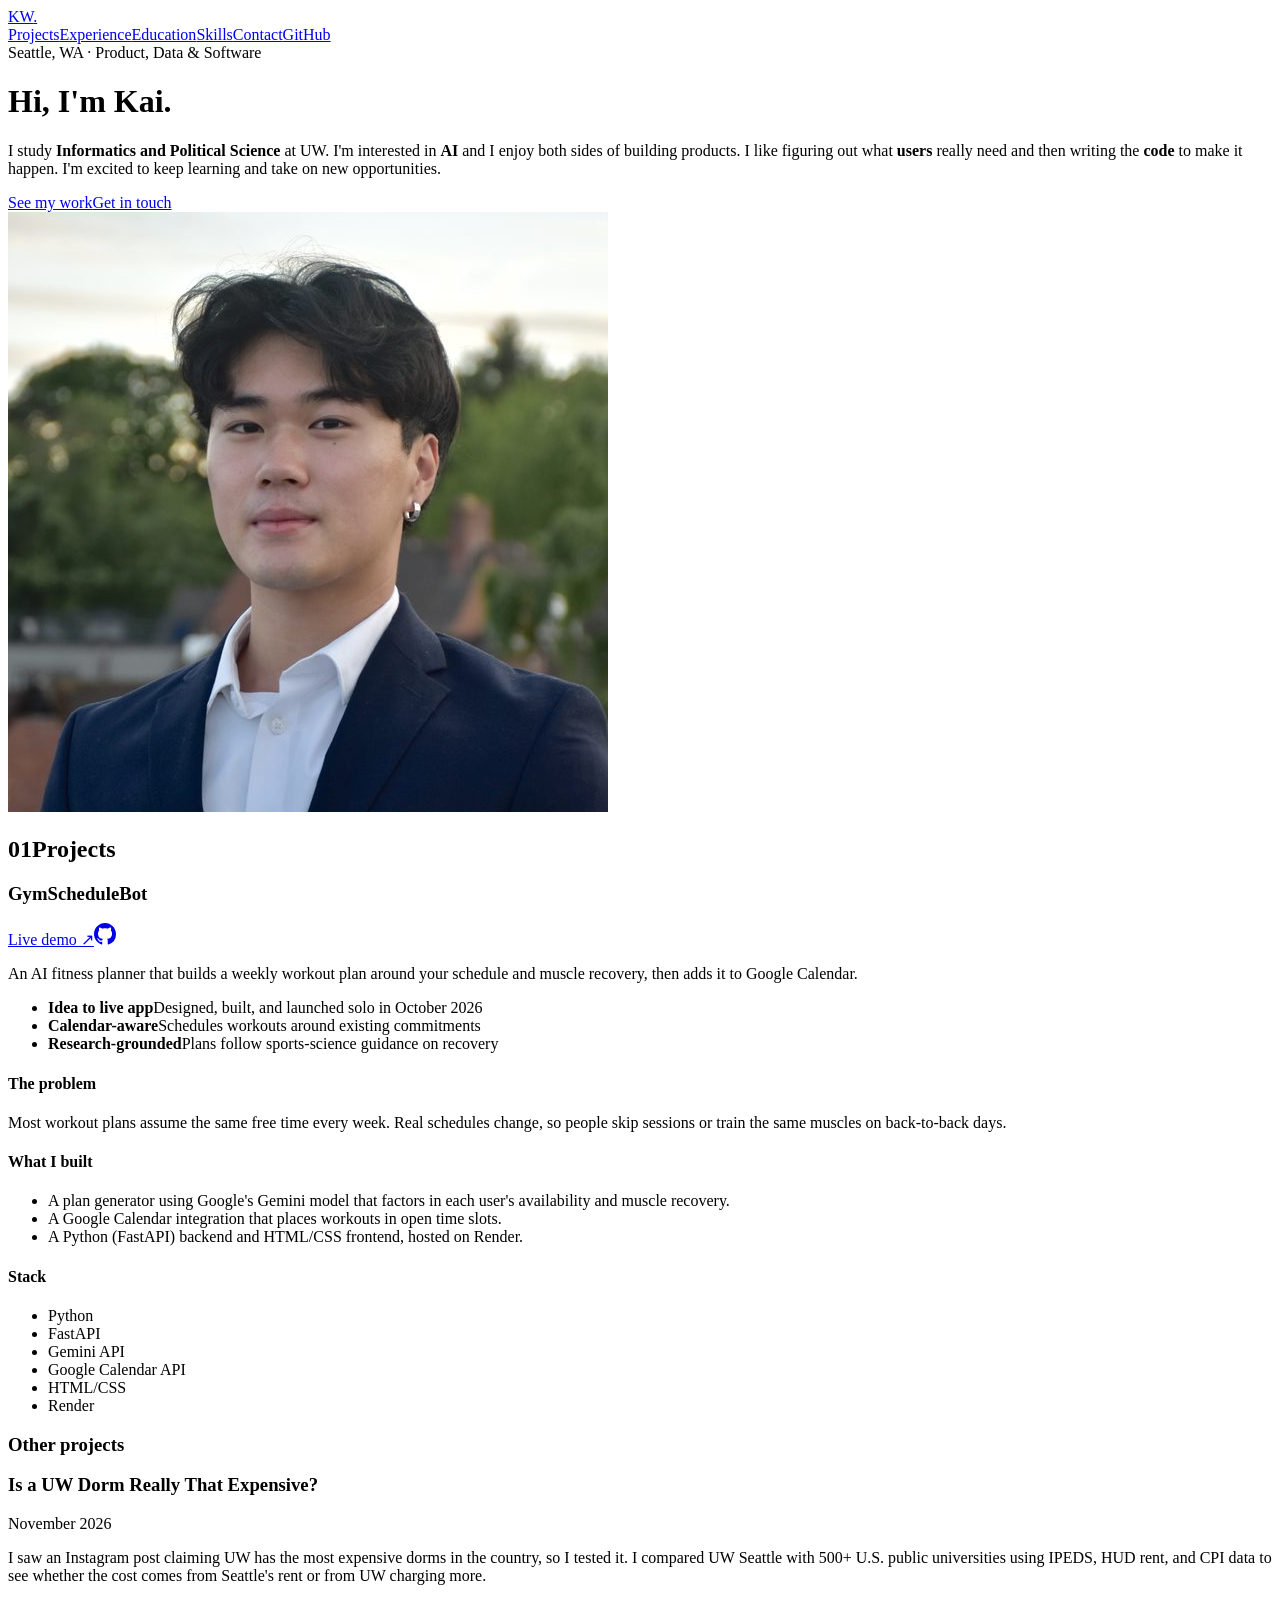
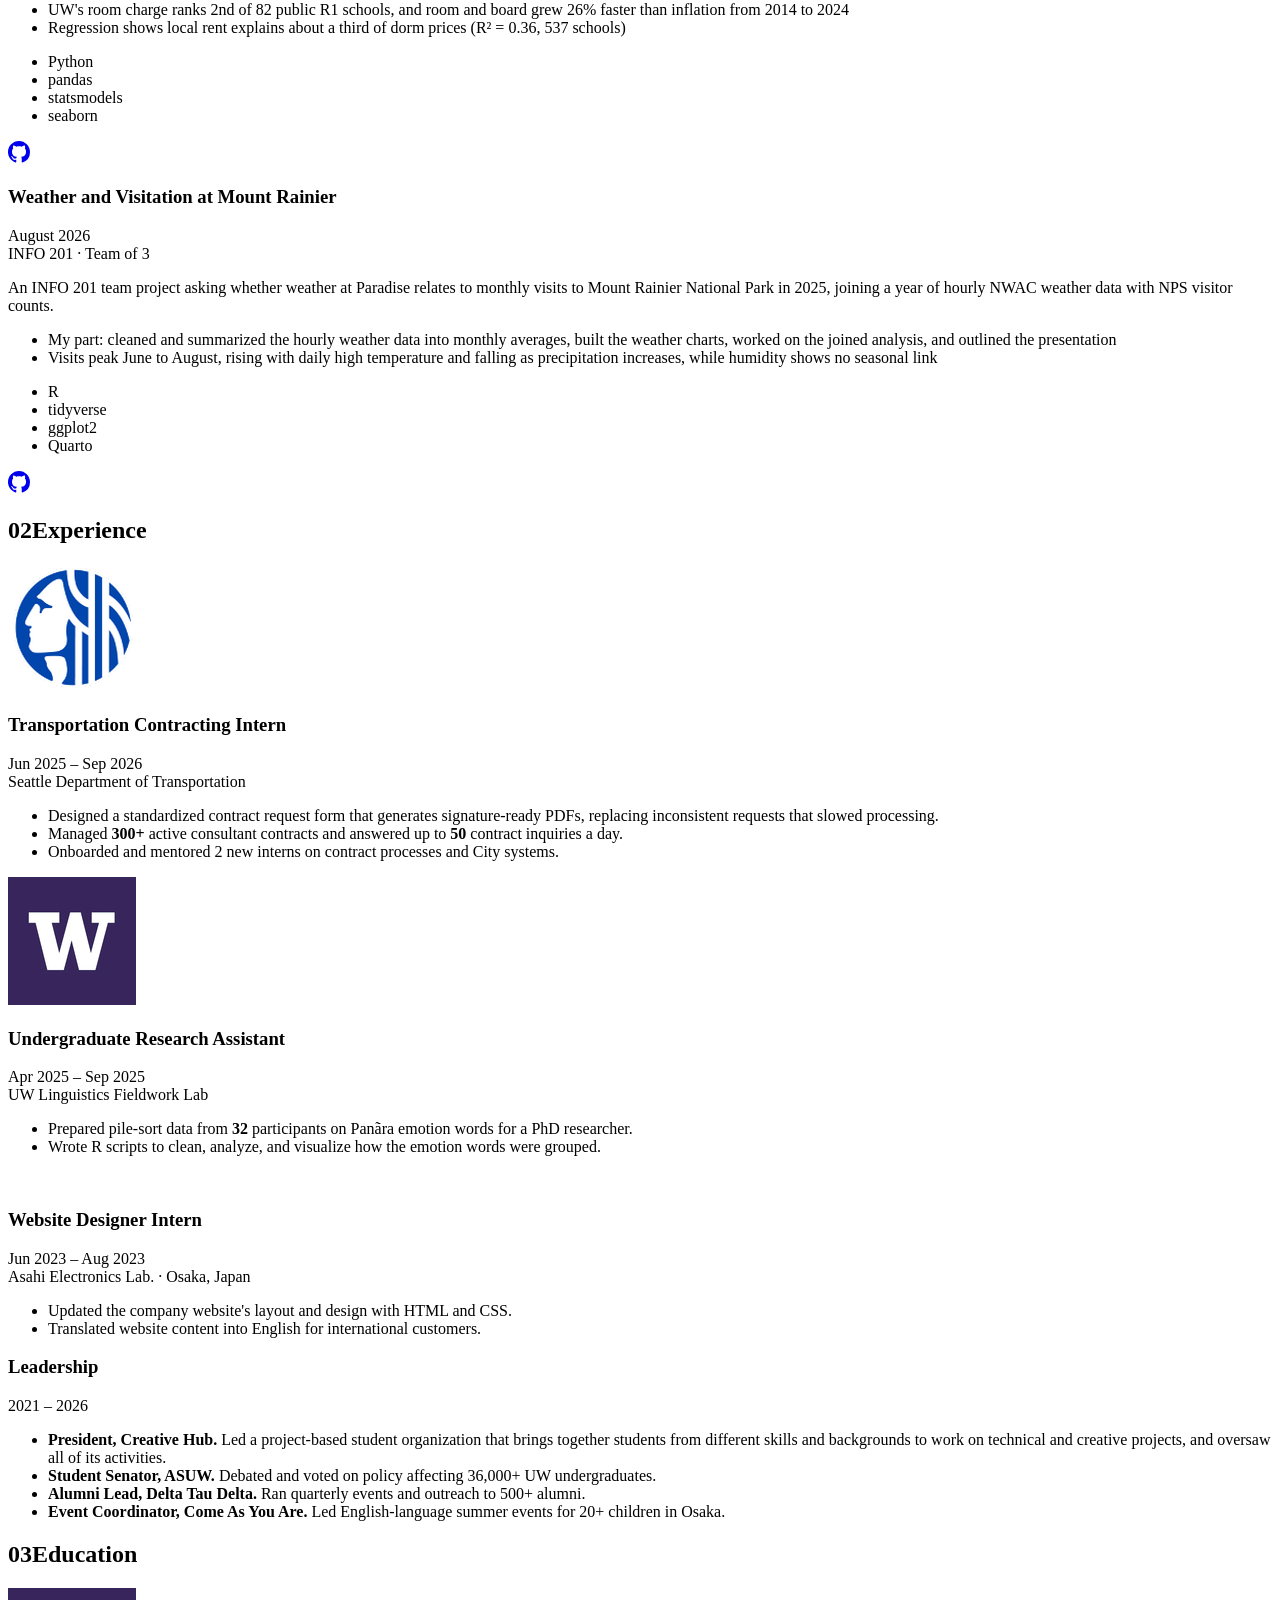
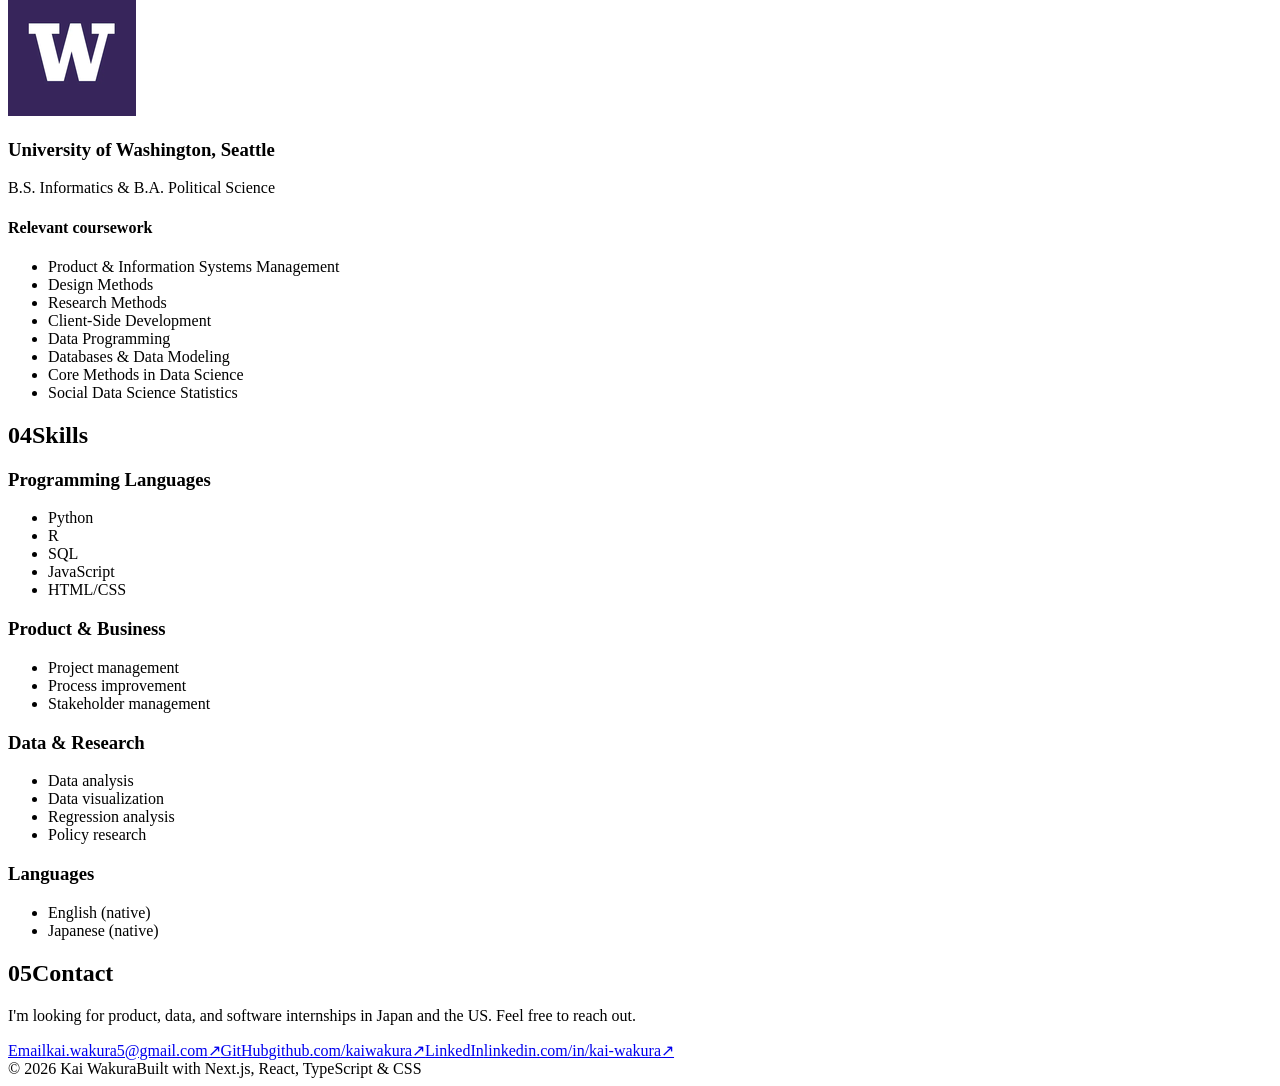
==== commit c012e618: "Add files via upload" ====
--- a/index.html
+++ b/index.html
@@ -1 +1 @@
-<!DOCTYPE html><html lang="en" class="ZXuCIW_variable _1NxLqG_variable"><head><meta charSet="utf-8"/><meta name="viewport" content="width=device-width, initial-scale=1, viewport-fit=cover"/><link rel="preload" href="/_next/static/media/73c8302d2fdfe340-s.p.30xqm3yldpj47.woff2" as="font" crossorigin="" type="font/woff2"/><link rel="preload" href="/_next/static/media/9f5be66613d9c872-s.p.27korwsf9c79u.woff2" as="font" crossorigin="" type="font/woff2"/><link rel="preload" href="/_next/static/media/b8dfa3d21eb22018-s.p.3lxpqujs87tck.woff2" as="font" crossorigin="" type="font/woff2"/><link rel="preload" href="/headshot.jpg" as="image"/><link rel="preload" href="/uw-logo.png" as="image"/><link rel="stylesheet" href="/_next/static/chunks/44c2narmio1ys.css" data-precedence="next"/><link rel="preload" as="script" fetchPriority="low" href="/_next/static/chunks/0j1we3cwg31qe.js"/><script src="/_next/static/chunks/16d9m7jc71162.js" async=""></script><script src="/_next/static/chunks/39_j1bdzreq0m.js" async=""></script><script src="/_next/static/chunks/turbopack-2u1d16houkiyo.js" async=""></script><script src="/_next/static/chunks/2ey07xzoq_nt5.js" async=""></script><meta name="theme-color" content="#0a1118"/><title>Kai Wakura</title><meta name="description" content="Kai Wakura: Informatics and Political Science at the University of Washington, working toward product management."/><meta property="og:title" content="Kai Wakura"/><meta property="og:description" content="Kai Wakura: Informatics and Political Science at the University of Washington, working toward product management."/><meta property="og:url" content="https://kaiwakura.me/"/><meta property="og:type" content="website"/><meta name="twitter:card" content="summary"/><meta name="twitter:title" content="Kai Wakura"/><meta name="twitter:description" content="Kai Wakura: Informatics and Political Science at the University of Washington, working toward product management."/><meta name="next-size-adjust" content=""/><script src="/_next/static/chunks/0cz1d0mv5g_q7.js" noModule=""></script></head><body><div hidden=""><!--$--><!--/$--></div><header class="top"><div class="wrap"><a class="brand" href="/#top">KW<span>.</span></a><nav class="nav" aria-label="Sections"><a href="/#projects">Projects</a><a href="/#experience" class="opt">Experience</a><a href="/#education" class="opt">Education</a><a href="/#skills" class="opt">Skills</a><a href="/#contact">Contact</a><a href="https://github.com/kaiwakura" target="_blank" rel="noopener">GitHub</a></nav></div></header><main id="top"><div class="wrap hero"><div><div class="eyebrow">Seattle, WA · Product, Data &amp; Software</div><h1>Hi, I&#x27;m Kai.</h1><p><span>I study </span><strong>Informatics and Political Science</strong><span> at UW. I&#x27;m interested in </span><strong>AI</strong><span> and I enjoy both sides of building products. I like figuring out what </span><strong>users</strong><span> really need and then writing the </span><strong>code</strong><span> to make it happen. I&#x27;m excited to keep learning and take on new opportunities.</span></p><div class="buttons"><a class="btn primary" href="#projects">See my work</a><a class="btn" href="#contact">Get in touch</a></div></div><div class="avatar"><img src="/headshot.jpg" alt="Kai Wakura"/></div></div><section id="projects"><div class="wrap"><h2><span class="n">01</span>Projects</h2><article class="project"><div class="project-head"><h3>GymScheduleBot</h3><div class="buttons" style="margin:0"><a class="btn small primary" href="https://gymschedule-bot-2-0.onrender.com/" target="_blank" rel="noopener">Live demo ↗</a></div></div><p class="summary">An AI fitness planner that builds a weekly workout plan around your schedule and muscle recovery, then adds it to Google Calendar.</p><ul class="highlights"><li><b>Idea to live app</b>Designed, built, and launched solo in October 2026</li><li><b>Calendar-aware</b>Schedules workouts around existing commitments</li><li><b>Research-grounded</b>Plans follow sports-science guidance on recovery</li></ul><div class="part"><h4>The problem</h4><p>Most workout plans assume the same free time every week. Real schedules change, so people skip sessions or train the same muscles on back-to-back days.</p></div><div class="part"><h4>What I built</h4><ul><li>A plan generator using Google&#x27;s Gemini model that factors in each user&#x27;s availability and muscle recovery.</li><li>A Google Calendar integration that places workouts in open time slots.</li><li>A Python (FastAPI) backend and HTML/CSS frontend, hosted on Render.</li></ul></div><div class="part"><h4>Stack</h4><ul class="stack"><li>Python</li><li>FastAPI</li><li>Gemini API</li><li>Google Calendar API</li><li>HTML/CSS</li><li>Render</li></ul></div></article><h3 class="more-title">Other projects</h3><div class="cards"><article class="card"><div class="card-head"><h3>Is a UW Dorm Really That Expensive?</h3><span class="card-date">November 2026</span></div><p>I saw an Instagram post claiming UW has the most expensive dorms in the country, so I tested it. I compared UW Seattle with 500+ U.S. public universities using IPEDS, HUD rent, and CPI data to see whether the cost comes from Seattle&#x27;s rent or from UW charging more.</p><ul class="points"><li>UW&#x27;s room charge ranks 2nd of 82 public R1 schools, and room and board grew 26% faster than inflation from 2014 to 2024</li><li>Regression shows local rent explains about a third of dorm prices (R² = 0.36, 537 schools)</li></ul><div class="card-foot"><ul class="stack"><li>Python</li><li>pandas</li><li>statsmodels</li><li>seaborn</li></ul><a class="gh" href="https://github.com/kaiwakura/uw-dorm-costs" target="_blank" rel="noopener" aria-label="View Is a UW Dorm Really That Expensive? on GitHub"><svg width="22" height="22" viewBox="0 0 16 16" fill="currentColor" aria-hidden="true"><path d="M8 0C3.58 0 0 3.58 0 8c0 3.54 2.29 6.53 5.47 7.59.4.07.55-.17.55-.38 0-.19-.01-.82-.01-1.49-2.01.37-2.53-.49-2.69-.94-.09-.23-.48-.94-.82-1.13-.28-.15-.68-.52-.01-.53.63-.01 1.08.58 1.23.82.72 1.21 1.87.87 2.33.66.07-.52.28-.87.51-1.07-1.78-.2-3.64-.89-3.64-3.95 0-.87.31-1.59.82-2.15-.08-.2-.36-1.02.08-2.12 0 0 .67-.21 2.2.82.64-.18 1.32-.27 2-.27.68 0 1.36.09 2 .27 1.53-1.04 2.2-.82 2.2-.82.44 1.1.16 1.92.08 2.12.51.56.82 1.27.82 2.15 0 3.07-1.87 3.75-3.65 3.95.29.25.54.73.54 1.48 0 1.07-.01 1.93-.01 2.2 0 .21.15.46.55.38A8.013 8.013 0 0016 8c0-4.42-3.58-8-8-8z"></path></svg></a></div></article><article class="card"><div class="card-head"><h3>Weather and Visitation at Mount Rainier</h3><span class="card-date">August 2026</span></div><div class="card-when">INFO 201 · Team of 3</div><p>An INFO 201 team project asking whether weather at Paradise relates to monthly visits to Mount Rainier National Park in 2025, joining a year of hourly NWAC weather data with NPS visitor counts.</p><ul class="points"><li>My part: cleaned and summarized the hourly weather data into monthly averages, built the weather charts, worked on the joined analysis, and outlined the presentation</li><li>Visits peak June to August, rising with daily high temperature and falling as precipitation increases, while humidity shows no seasonal link</li></ul><div class="card-foot"><ul class="stack"><li>R</li><li>tidyverse</li><li>ggplot2</li><li>Quarto</li></ul><a class="gh" href="https://github.com/kaiwakura/mount-rainier-weather" target="_blank" rel="noopener" aria-label="View Weather and Visitation at Mount Rainier on GitHub"><svg width="22" height="22" viewBox="0 0 16 16" fill="currentColor" aria-hidden="true"><path d="M8 0C3.58 0 0 3.58 0 8c0 3.54 2.29 6.53 5.47 7.59.4.07.55-.17.55-.38 0-.19-.01-.82-.01-1.49-2.01.37-2.53-.49-2.69-.94-.09-.23-.48-.94-.82-1.13-.28-.15-.68-.52-.01-.53.63-.01 1.08.58 1.23.82.72 1.21 1.87.87 2.33.66.07-.52.28-.87.51-1.07-1.78-.2-3.64-.89-3.64-3.95 0-.87.31-1.59.82-2.15-.08-.2-.36-1.02.08-2.12 0 0 .67-.21 2.2.82.64-.18 1.32-.27 2-.27.68 0 1.36.09 2 .27 1.53-1.04 2.2-.82 2.2-.82.44 1.1.16 1.92.08 2.12.51.56.82 1.27.82 2.15 0 3.07-1.87 3.75-3.65 3.95.29.25.54.73.54 1.48 0 1.07-.01 1.93-.01 2.2 0 .21.15.46.55.38A8.013 8.013 0 0016 8c0-4.42-3.58-8-8-8z"></path></svg></a></div></article></div></div></section><section id="experience"><div class="wrap"><h2><span class="n">02</span>Experience</h2><div class="jobs"><div class="job"><div class="job-head"><h3>Transportation Contracting Intern</h3><span class="when">Jun 2025 – Sep 2026</span></div><div class="org">Seattle Department of Transportation</div><ul><li><span>Designed a standardized contract request form that generates signature-ready PDFs, replacing inconsistent requests that slowed processing.</span></li><li><span>Managed </span><strong>300+</strong><span> active consultant contracts and answered up to </span><strong>50</strong><span> contract inquiries a day.</span></li><li><span>Onboarded and mentored 2 new interns on contract processes and City systems.</span></li></ul></div><div class="job"><div class="job-head"><h3>Undergraduate Research Assistant</h3><span class="when">Apr 2025 – Sep 2025</span></div><div class="org">UW Linguistics Fieldwork Lab</div><ul><li><span>Prepared pile-sort data from </span><strong>32</strong><span> participants on Panãra emotion words for a PhD researcher.</span></li><li><span>Wrote R scripts to clean, analyze, and visualize how the emotion words were grouped.</span></li></ul></div><div class="job"><div class="job-head"><h3>Website Designer Intern</h3><span class="when">Jun 2023 – Aug 2023</span></div><div class="org">Asahi Electronics Lab. · Osaka, Japan</div><ul><li><span>Updated the company website&#x27;s layout and design with HTML and CSS.</span></li><li><span>Translated website content into English for international customers.</span></li></ul></div><div class="job"><div class="job-head"><h3>Leadership</h3><span class="when">2021 – 2026</span></div><ul><li><span></span><strong>President, Creative Hub.</strong><span> Led a project-based student organization that brings together students from different skills and backgrounds to work on technical and creative projects, and oversaw all of its activities.</span></li><li><span></span><strong>Student Senator, ASUW.</strong><span> Debated and voted on policy affecting 36,000+ UW undergraduates.</span></li><li><span></span><strong>Alumni Lead, Delta Tau Delta.</strong><span> Ran quarterly events and outreach to 500+ alumni.</span></li><li><span></span><strong>Event Coordinator, Come As You Are.</strong><span> Led English-language summer events for 20+ children in Osaka.</span></li></ul></div></div></div></section><section id="education"><div class="wrap"><h2><span class="n">03</span>Education</h2><div class="edu"><div class="edu-top"><img class="edu-logo" src="/uw-logo.png" alt="University of Washington, Seattle logo"/><div style="flex:1"><div class="job-head"><h3>University of Washington, Seattle</h3></div><div class="org">B.S. Informatics &amp; B.A. Political Science</div></div></div><h4>Relevant coursework</h4><ul class="stack"><li>Product &amp; Information Systems Management</li><li>Design Methods</li><li>Research Methods</li><li>Client-Side Development</li><li>Data Programming</li><li>Databases &amp; Data Modeling</li><li>Core Methods in Data Science</li><li>Social Data Science Statistics</li></ul></div></div></section><section id="skills"><div class="wrap"><h2><span class="n">04</span>Skills</h2><div class="skills"><div class="skill-row"><h3>Programming Languages</h3><ul class="stack"><li>Python</li><li>R</li><li>SQL</li><li>JavaScript</li><li>HTML/CSS</li></ul></div><div class="skill-row"><h3>Product &amp; Business</h3><ul class="stack"><li>Project management</li><li>Process improvement</li><li>Stakeholder management</li></ul></div><div class="skill-row"><h3>Data &amp; Research</h3><ul class="stack"><li>Data analysis</li><li>Data visualization</li><li>Regression analysis</li><li>Policy research</li></ul></div><div class="skill-row"><h3>Languages</h3><ul class="stack"><li>English (native)</li><li>Japanese (native)</li></ul></div></div></div></section><section id="contact" class="contact"><div class="wrap"><h2><span class="n">05</span>Contact</h2><p>I&#x27;m looking for product, data, and software internships in Japan and the US. Feel free to reach out.</p><div class="contact-boxes"><a class="contact-box" href="mailto:kai.wakura5@gmail.com"><span class="k">Email</span><span class="v">kai.wakura5@gmail.com</span><span class="go" aria-hidden="true">↗</span></a><a class="contact-box" href="https://github.com/kaiwakura" target="_blank" rel="noopener"><span class="k">GitHub</span><span class="v">github.com/kaiwakura</span><span class="go" aria-hidden="true">↗</span></a><a class="contact-box" href="https://www.linkedin.com/in/kai-wakura/" target="_blank" rel="noopener"><span class="k">LinkedIn</span><span class="v">linkedin.com/in/kai-wakura</span><span class="go" aria-hidden="true">↗</span></a></div></div></section></main><!--$--><!--/$--><footer><div class="wrap"><span>© <!-- -->2026<!-- --> Kai Wakura</span><span>Built with Next.js, React, TypeScript &amp; CSS</span></div></footer><script id="_R_">(globalThis["TURBOPACK"] || (globalThis["TURBOPACK"] = [])).push({"otherChunks":["static/chunks/0j1we3cwg31qe.js","static/chunks/16d9m7jc71162.js","static/chunks/39_j1bdzreq0m.js"],"runtimeModuleIds":[94553]});</script><script src="/_next/static/chunks/0j1we3cwg31qe.js" async=""></script><script>(self.__next_f=self.__next_f||[]).push([0])</script><script>self.__next_f.push([1,"1:\"$Sreact.fragment\"\n2:\"/_next/static/chunks/2ey07xzoq_nt5.js\"\n3:I[39756,[\"$2\"],\"default\"]\n4:I[37457,[\"$2\"],\"default\"]\n5:I[33911,[\"$2\"],\"default\"]\n11:\"ViewportBoundary\"\n12:I[97367,[\"$2\"],\"$11\"]\n14:\"MetadataBoundary\"\n15:I[97367,[\"$2\"],\"$14\"]\n16:\"$Sreact.suspense\"\n18:I[68027,[\"$2\"],\"default\",1]\n:HL[\"/_next/static/chunks/44c2narmio1ys.css\",\"style\"]\n:HL[\"/_next/static/media/73c8302d2fdfe340-s.p.30xqm3yldpj47.woff2\",\"font\",{\"crossOrigin\":\"\",\"type\":\"font/woff2\"}]\n:HL[\"/_next/static/media/9f5be66613d9c872-s.p.27korwsf9c79u.woff2\",\"font\",{\"crossOrigin\":\"\",\"type\":\"font/woff2\"}]\n:HL[\"/_next/static/media/b8dfa3d21eb22018-s.p.3lxpqujs87tck.woff2\",\"font\",{\"crossOrigin\":\"\",\"type\":\"font/woff2\"}]\n:HL[\"/headshot.jpg\",\"image\"]\n6:[[\"children\",{\"s\":\"__PAGE__\",\"h\":512,\"d\":{\"r\":[\"$\",\"$1\",\"c\",{\"children\":[[\"$\",\"main\",null,{\"id\":\"top\",\"children\":[[\"$\",\"div\",null,{\"className\":\"wrap hero\",\"children\":[[\"$\",\"div\",null,{\"children\":[[\"$\",\"div\",null,{\"className\":\"eyebrow\",\"children\":\"Seattle, WA · Product, Data \u0026 Software\"}],[\"$\",\"h1\",null,{\"children\":\"Hi, I'm Kai.\"}],[\"$\",\"p\",null,{\"children\":[[\"$\",\"span\",\"0\",{\"children\":\"I study \"}],[\"$\",\"strong\",\"1\",{\"children\":\"Informatics and Political Science\"}],[\"$\",\"span\",\"2\",{\"children\":\" at UW. I'm interested in \"}],[\"$\",\"strong\",\"3\",{\"children\":\"AI\"}],[\"$\",\"span\",\"4\",{\"children\":\" and I enjoy both sides of building products. I like figuring out what \"}],[\"$\",\"strong\",\"5\",{\"children\":\"users\"}],[\"$\",\"span\",\"6\",{\"children\":\" really need and then writing the \"}],[\"$\",\"strong\",\"7\",{\"children\":\"code\"}],[\"$\",\"span\",\"8\",{\"children\":\" to make it happen. I'm excited to keep learning and take on new opportunities.\"}]]}],[\"$\",\"div\",null,{\"className\":\"buttons\",\"children\":[[\"$\",\"a\",null,{\"className\":\"btn primary\",\"href\":\"#projects\",\"children\":\"See my work\"}],[\"$\",\"a\",null,{\"className\":\"btn\",\"href\":\"#contact\",\"children\":\"Get in touch\"}]]}]]}],[\"$\",\"div\",null,{\"className\":\"avatar\",\"children\":[\"$\",\"img\",null,{\"src\":\"/headshot.jpg\",\"alt\":\"Kai Wakura\"}]}]]}],[\"$\",\"section\",null,{\"id\":\"projects\",\"children\":[\"$\",\"div\",null,{\"className\":\"wrap\",\"children\":[[\"$\",\"h2\",null,{\"children\":[[\"$\",\"span\",null,{\"className\":\"n\",\"children\":\"01\"}],\"Projects\"]}],[[\"$\",\"article\",\"gymschedulebot\",{\"className\":\"project\",\"children\":[[\"$\",\"div\",null,{\"className\":\"project-head\",\"children\":[[\"$\",\"h3\",null,{\"children\":\"GymScheduleBot\"}],[\"$\",\"div\",null,{\"className\":\"buttons\",\"style\":{\"margin\":0},\"children\":[[\"$\",\"a\",null,{\"className\":\"btn small primary\",\"href\":\"https://gymschedule-bot-2-0.onrender.com/\",\"target\":\"_blank\",\"rel\":\"noopener\",\"children\":\"Live demo ↗\"}],\"$undefined\"]}]]}],[\"$\",\"p\",null,{\"className\":\"summary\",\"children\":\"An AI fitness planner that builds a weekly workout plan around your schedule and muscle recovery, then adds it to Google Calendar.\"}],[\"$\",\"ul\",null,{\"className\":\"highlights\",\"children\":[[\"$\",\"li\",\"Idea to live app\",{\"children\":[[\"$\",\"b\",null,{\"children\":\"Idea to live app\"}],\"Designed, built, and launched solo in October 2026\"]}],[\"$\",\"li\",\"Calendar-aware\",{\"children\":[[\"$\",\"b\",null,{\"children\":\"Calendar-aware\"}],\"Schedules workouts around existing commitments\"]}],[\"$\",\"li\",\"Research-grounded\",{\"children\":[[\"$\",\"b\",null,{\"children\":\"Research-grounded\"}],\"Plans follow sports-science guidance on recovery\"]}]]}],[\"$\",\"div\",null,{\"className\":\"part\",\"children\":[[\"$\",\"h4\",null,{\"children\":\"The problem\"}],[\"$\",\"p\",null,{\"children\":\"Most workout plans assume the same free time every week. Real schedules change, so people skip sessions or train the same muscles on back-to-back days.\"}]]}],[\"$\",\"div\",null,{\"className\":\"part\",\"children\":[[\"$\",\"h4\",null,{\"children\":\"What I built\"}],[\"$\",\"ul\",null,{\"children\":[\"$L7\",\"$L8\",\"$L9\"]}]]}],\"$La\"]}]],\"$Lb\"]}]}],\"$Lc\",\"$Ld\",\"$Le\",\"$Lf\"]}],null,\"$L10\"]}],\"p\":false,\"v\":null}}]]\n0:{\"P\":null,\"c\":[\"\",\"\"],\"q\":\"\",\"i\":false,\"t\":{\"t\":{\"s\":\"\",\"h\":528,\"d\":{\"r\":[\"$\",\"$1\",\"c\",{\"children\":[[[\"$\",\"link\",\"0\",{\"rel\":\"stylesheet\",\"href\":\"/_next/static/chunks/44c2narmio1ys.css\",\"precedence\":\"next\",\"crossOrigin\":\"$undefined\",\"nonce\":\"$undefined\"}],[\"$\",\"script\",\"script-0\",{\"src\":\"/_next/static/chunks/2ey07xzoq_nt5.js\",\"async\":true,\"nonce\":\"$undefined\"}]],[\"$\",\"html\",null,{\"lang\":\"en\",\"className\":\"ZXuCIW_variable _1NxLqG_variable\",\"children\":[\"$\",\"body\",null,{\"children\":[[\"$\",\"header\",null,{\"className\":\"top\",\"children\":[\"$\",\"div\",null,{\"className\":\"wrap\",\"children\":[[\"$\",\"a\",null,{\"className\":\"brand\",\"href\":\"/#top\",\"children\":[\"KW\",[\"$\",\"span\",null,{\"children\":\".\"}]]}],[\"$\",\"nav\",null,{\"className\":\"nav\",\"aria-label\":\"Sections\",\"children\":[[\"$\",\"a\",null,{\"href\":\"/#projects\",\"children\":\"Projects\"}],[\"$\",\"a\",null,{\"href\":\"/#experience\",\"className\":\"opt\",\"children\":\"Experience\"}],[\"$\",\"a\",null,{\"href\":\"/#education\",\"className\":\"opt\",\"children\":\"Education\"}],[\"$\",\"a\",null,{\"href\":\"/#skills\",\"className\":\"opt\",\"children\":\"Skills\"}],[\"$\",\"a\",null,{\"href\":\"/#contact\",\"children\":\"Contact\"}],[\"$\",\"a\",null,{\"href\":\"https://github.com/kaiwakura\",\"target\":\"_blank\",\"rel\":\"noopener\",\"children\":\"GitHub\"}]]}]]}]}],[\"$\",\"$L3\",null,{\"parallelRouterKey\":\"children\",\"error\":\"$undefined\",\"errorStyles\":\"$undefined\",\"errorScripts\":\"$undefined\",\"template\":[\"$\",\"$L4\",null,{}],\"templateStyles\":\"$undefined\",\"templateScripts\":\"$undefined\",\"notFound\":[[\"$\",\"main\",null,{\"className\":\"wrap case\",\"children\":[[\"$\",\"div\",null,{\"className\":\"eyebrow\",\"children\":\"404\"}],[\"$\",\"h1\",null,{\"children\":\"This page doesn't exist.\"}],[\"$\",\"a\",null,{\"href\":\"/\",\"children\":\"← Back home\"}]]}],[]],\"forbidden\":\"$undefined\",\"unauthorized\":\"$undefined\"}],[\"$\",\"$L5\",null,{}],[\"$\",\"footer\",null,{\"children\":[\"$\",\"div\",null,{\"className\":\"wrap\",\"children\":[[\"$\",\"span\",null,{\"children\":[\"© \",2026,\" Kai Wakura\"]}],[\"$\",\"span\",null,{\"children\":\"Built with Next.js, React, TypeScript \u0026 CSS\"}]]}]}]]}]}]]}],\"p\":false,\"v\":null},\"c\":\"$Q6\"},\"h\":{\"r\":[\"$\",\"$1\",\"h\",{\"children\":[null,[\"$\",\"$L12\",null,{\"children\":\"$L13\"}],[\"$\",\"$L15\",null,{\"children\":[[\"$\",\"div\",null,{\"hidden\":true,\"children\":[\"$\",\"$16\",null,{\"name\":\"Next.Metadata\",\"children\":\"$L17\"}]}],null]}],[\"$\",\"meta\",null,{\"name\":\"next-size-adjust\",\"content\":\"\"}]]}],\"p\":false,\"v\":null}},\"m\":\"$undefined\",\"G\":[\"$18\",[[\"$\",\"link\",\"0\",{\"rel\":\"stylesheet\",\"href\":\"/_next/static/chunks/44c2narmio1ys.css\",\"precedence\":\"next\",\"crossOrigin\":\"$undefined\",\"nonce\":\"$undefined\"}]]],\"S\":true,\"r\":\"$undefined\",\"s\":\"$undefined\",\"a\":\"$undefined\",\"l\":\"$undefined\",\"p\":\"$undefined\",\"d\":\"$undefined\",\"b\":\"RJyWPuQtpVRdDbTRhzPQD\"}\n21:I[97367,[\"$2\"],\"OutletBoundary\"]\n:HL[\"/uw-logo.png\",\"image\"]\n7:[\"$\",\"li\",\"A plan generator using Google's Gemini model that factors in each user's availability and muscle recovery.\",{\"children\":\"A plan generator using Google's Gemini model that factors in each user's availability and muscle recovery.\"}]\n8:[\"$\",\"li\",\"A Google Calendar integration that places workouts in open time slots.\",{\"children\":\"A Google Calendar integration that places workouts in open time slots.\"}]\n9:[\"$\",\"li\",\"A Python (FastAPI) backend and HTML/CSS frontend, hosted on Render.\",{\"children\":\"A Python (FastAPI) backend and HTML/CSS frontend, hosted on Render.\"}]\na:[\"$\",\"div\",null,{\"className\":\"part\",\"children\":[[\"$\",\"h4\",null,{\"children\":\"Stack\"}],[\"$\",\"ul\",null,{\"className\":\"stack\",\"children\":[[\"$\",\"li\",\"Python\",{\"children\":\"Python\"}],[\"$\",\"li\",\"FastAPI\",{\"children\":\"FastAPI\"}],[\"$\",\"li\",\"Gemini API\",{\"children\":\"Gemini API\"}],[\"$\",\"li\",\"Google Calendar API\",{\"children\":\"Google Calendar API\"}],[\"$\",\"li\",\"HTML/CSS\",{\"children\":\"HTML/CSS\"}],[\"$\",\"li\",\"Render\",{\"children\":\"Render\"}]]}]]}]\nb:[[\"$\",\"h3\",null,{\"className\":\"more-title\",\"children\":\"Other projects\"}],[\"$\",\"div\",null,{\"className\":\"cards\",\"children\":[[\"$\",\"article\",\"Is a UW Dorm Really That Expensive?\",{\"className\":\"card\",\"children\":[[\"$\",\"div\",null,{\"className\":\"card-head\",\"children\":[[\"$\",\"h3\",null,{\"children\":\"Is a UW Dorm Really That Expensive?\"}],[\"$\",\"span\",null,{\"className\":\"card-date\",\"children\":\"November 2026\"}]]}],\"$undefined\",[\"$\",\"p\",null,{\"children\":\"I saw an Instagram post claiming UW has the most expensive dorms in the country, so I tested it. I compared UW Seattle with 500+ U.S. public universities using IPEDS, HUD rent, and CPI data to see whether the cost comes from Seattle's rent or from UW charging more.\"}],[\"$\",\"ul\",null,{\"className\":\"points\",\"children\":[[\"$\",\"li\",\"UW's room charge ranks 2nd of 82 public R1 schools, and room and board grew 26% faster than inflation from 2014 to 2024\",{\"children\":\"UW's room charge ranks 2nd of 82 public R1 schools, and room and board grew 26% faster than inflation from 2014 to 2024\"}],[\"$\",\"li\",\"Regression shows local rent explains about a third of dorm prices (R² = 0.36, 537 schools)\",{\"children\":\"Regression shows local rent explains about a third of dorm prices (R² = 0.36, 537 schools)\"}]]}],[\"$\",\"div\",null,{\"className\":\"card-foot\",\"children\":[[\"$\",\"ul\",null,{\"className\":\"stack\",\"children\":[[\"$\",\"li\",\"Python\",{\"children\":\"Python\"}],[\"$\",\"li\",\"pandas\",{\"children\":\"pandas\"}],[\"$\",\"li\",\"statsmodels\",{\"children\":\"statsmodels\"}],[\"$\",\"li\",\"seaborn\",{\"children\":\"seaborn\"}]]}],[\"$\",\"a\",null,{\"className\":\"gh\",\"href\":\"https://github.com/kaiwakura/uw-dorm-costs\",\"target\":\"_blank\",\"rel\":\"noopener\",\"aria-label\":\"View Is a UW Dorm Really That Expensive? on GitHub\",\"children\":[\"$\",\"svg\",null,{\"width\":\"22\",\"height\":\"22\",\"viewBox\":\"0 0 16 16\",\"fill\":\"currentColor\",\"aria-hidden\":\"true\",\"children\":[\"$\",\"path\",null,{\"d\":\"M8 0C3.58 0 0 3.58 0 8c0 3.54 2.29 6.53 5.47 7.59.4.07.55-.17.55-.38 0-.19-.01-.82-.01-1.49-2.01.37-2.53-.49-2.69-.94-.09-.23-.48-.94-.82-1.13-.28-.15-.68-.52-.01-.53.63-.01 1.08.58 1.23.82.72 1.21 1.87.87 2.33.66.07-.52.28-.87.51-1.07-1.78-.2-3.64-.89-3.64-3.95 0-.87.31-1.59.82-2.15-.08-.2-.36-1.02.08-2.12 0 0 .67-.21 2.2.82.64-.18 1.32-.27 2-.27.68 0 1.36.09 2 .27 1.53-1.04 2.2-.82 2.2-.82.44 1.1.16 1.92.08 2.12.51.56.82 1.27.82 2.15 0 3.07-1.87 3.75-3.65 3.95.29.25.54.73.54 1.48 0 1.07-.01 1.93-.01 2.2 0 .21.15.46.55.38A8.013 8.013 0 0016 8c0-4.42-3.58-8-8-8z\"}]}]}]]}]]}],[\"$\",\"article\",\"Weather and Visitation at Mount Rainier\",{\"className\":\"card\",\"children\":[[\"$\",\"div\",null,{\"className\":\"card-head\",\"children\":[[\"$\",\"h3\",null,{\"children\":\"Weather and Visitation at Mount Rainier\"}],[\"$\",\"span\",null,{\"className\":\"card-date\",\"children\":\"August 2026\"}]]}],[\"$\",\"div\",null,{\"className\":\"card-when\",\"children\":\"INFO 201 · Team of 3\"}],[\"$\",\"p\",null,{\"children\":\"An INFO 201 team project asking whether weather at Paradise relates to monthly visits to Mount Rainier National Park in 2025, joining a year of hourly NWAC weather data with NPS visitor counts.\"}],[\"$\",\"ul\",null,{\"className\":\"points\",\"children\":[[\"$\",\"li\",\"My part: cleaned and summarized the hourly weather data into monthly averages, built the weather charts, worked on the joined analysis, and outlined the presentation\",{\"children\":\"My part: cleaned and summarized the hourly weather data into monthly averages, built the weather charts, worked on the joined analysis, and outlined the presentation\"}],[\"$\",\"li\",\"Visits peak June to August, rising with daily high temperature and falling as precipitation increases, while humidity shows no seasonal link\",{\"children\":\"Visits peak June to August, rising with daily high temperature and falling as precipitation increases, while humidity shows no seasonal link\"}]]}],[\"$\",\"div\",null,{\"className\":\"card-foot\",\"children\":[[\"$\",\"ul\",null,{\"className\":\"stack\",\"children\":[\"$L19\",\"$L1a\",\"$L1b\",\"$L1c\"]}],\"$L1d\"]}]]}]]}]]\nc:[\"$\",\"section\",null,{\"id\":\"experience\",\"children\":[\"$\",\"div\",null,{\"className\":\"wrap\",\"children\":[[\"$\",\"h2\",null,{\"children\":[[\"$\",\"span\",null,{\"className\":\"n\",\"children\":\"02\"}],\"Experience\"]}],[\"$\",\"div\",null,{\"className\":\"jobs\",\"children\":[[\"$\",\"div\",\"Transportation Contracting Intern\",{\"className\":\"job\",\"children\":[[\"$\",\"div\",null,{\"className\":\"job-head\",\"children\":[[\"$\",\"h3\",null,{\"children\":\"Transportation Contracting Intern\"}],[\"$\",\"span\",null,{\"className\":\"when\",\"children\":\"Jun 2025 – Sep 2026\"}]]}],[\"$\",\"div\",null,{\"className\":\"org\",\"children\":\"Seattle Department of Transportation\"}],[\"$\",\"ul\",null,{\"children\":[[\"$\",\"li\",\"Designed a standardized contract request form that generates signature-ready PDFs, replacing inconsistent requests that slowed processing.\",{\"children\":[[\"$\",\"span\",\"0\",{\"children\":\"Designed a standardized contract request form that generates signature-ready PDFs, replacing inconsistent requests that slowed processing.\"}]]}],[\"$\",\"li\",\"Managed **300+** active consultant contracts and answered up to **50** contract inquiries a day.\",{\"children\":[[\"$\",\"span\",\"0\",{\"children\":\"Managed \"}],[\"$\",\"strong\",\"1\",{\"children\":\"300+\"}],[\"$\",\"span\",\"2\",{\"children\":\" active consultant contracts and answered up to \"}],[\"$\",\"strong\",\"3\",{\"children\":\"50\"}],[\"$\",\"span\",\"4\",{\"children\":\" contract inquiries a day.\"}]]}],[\"$\",\"li\",\"Onboarded and mentored 2 new interns on contract processes and City systems.\",{\"children\":[[\"$\",\"span\",\"0\",{\"children\":\"Onboarded and mentored 2 new interns on contract processes and City systems.\"}]]}]]}]]}],[\"$\",\"div\",\"Undergraduate Research Assistant\",{\"className\":\"job\",\"children\":[[\"$\",\"div\",null,{\"className\":\"job-head\",\"children\":[[\"$\",\"h3\",null,{\"children\":\"Undergraduate Research Assistant\"}],[\"$\",\"span\",null,{\"className\":\"when\",\"children\":\"Apr 2025 – Sep 2025\"}]]}],[\"$\",\"div\",null,{\"className\":\"org\",\"children\":\"UW Linguistics Fieldwork Lab\"}],[\"$\",\"ul\",null,{\"children\":[[\"$\",\"li\",\"Prepared pile-sort data from **32** participants on Panãra emotion words for a PhD researcher.\",{\"children\":[[\"$\",\"span\",\"0\",{\"children\":\"Prepared pile-sort data from \"}],[\"$\",\"strong\",\"1\",{\"children\":\"32\"}],[\"$\",\"span\",\"2\",{\"children\":\" participants on Panãra emotion words for a PhD researcher.\"}]]}],[\"$\",\"li\",\"Wrote R scripts to clean, analyze, and visualize how the emotion words were grouped.\",{\"children\":[[\"$\",\"span\",\"0\",{\"children\":\"Wrote R scripts to clean, analyze, and visualize how the emotion words were grouped.\"}]]}]]}]]}],[\"$\",\"div\",\"Website Designer Intern\",{\"className\":\"job\",\"children\":[[\"$\",\"div\",null,{\"className\":\"job-head\",\"children\":[[\"$\",\"h3\",null,{\"children\":\"Website Designer Intern\"}],[\"$\",\"span\",null,{\"className\":\"when\",\"children\":\"Jun 2023 – Aug 2023\"}]]}],[\"$\",\"div\",null,{\"className\":\"org\",\"children\":\"Asahi Electronics Lab. · Osaka, Japan\"}],[\"$\",\"ul\",null,{\"children\":[[\"$\",\"li\",\"Updated the company website's layout and design with HTML and CSS.\",{\"children\":[[\"$\",\"span\",\"0\",{\"children\":\"Updated the company website's layout and design with HTML and CSS.\"}]]}],[\"$\",\"li\",\"Translated website content into English for international customers.\",{\"children\":[[\"$\",\"span\",\"0\",{\"children\":\"Translated website content into English for international customers.\"}]]}]]}]]}],[\"$\",\"div\",\"Leadership\",{\"className\":\"job\",\"children\":[[\"$\",\"div\",null,{\"className\":\"job-head\",\"children\":[[\"$\",\"h3\",null,{\"children\":\"Leadership\"}],[\"$\",\"span\",null,{\"className\":\"when\",\"children\":\"2021 – 2026\"}]]}],\"$undefined\",[\"$\",\"ul\",null,{\"children\":[[\"$\",\"li\",\"**President, Creative Hub.** Led a project-based student organization that brings together students from different skills and backgrounds to work on technical and creative projects, and oversaw all of its activities.\",{\"children\":[[\"$\",\"span\",\"0\",{\"children\":\"\"}],[\"$\",\"strong\",\"1\",{\"children\":\"President, Creative Hub.\"}],[\"$\",\"span\",\"2\",{\"children\":\" Led a project-based student organization that brings together students from different skills and backgrounds to work on technical and creative projects, and oversaw all of its activities.\"}]]}],[\"$\",\"li\",\"**Student Senator, ASUW.** Debated and voted on policy affecting 36,000+ UW undergraduates.\",{\"children\":\"$L1e\"}],\"$L1f\",\"$L20\"]}]]}]]}]]}]}]\nd:[\"$\",\"section\",null,{\"id\":\"education\",\"children\":[\"$\",\"div\",null,{\"className\":\"wrap\",\"children\":[[\"$\",\"h2\",null,{\"children\":[[\"$\",\"span\",null,{\"className\":\"n\",\"children\":\"03\"}],\"Education\"]}],[[\"$\",\"div\",\"University of Washington, Seattle\",{\"className\":\"edu\",\"children\":[[\"$\",\"div\",null,{\"className\":\"edu-top\",\"children\":[[\"$\",\"img\",null,{\"className\":\"edu-logo\",\"src\":\"/uw-logo.png\",\"alt\":\"University of Washington, Seattle logo\"}],[\"$\",\"div\",null,{\"style\":{\"flex\":1},\"children\":[[\"$\",\"div\",null,{\"className\":\"job-head\",\"children\":[[\"$\",\"h3\",null,{\"children\":\"University of Washington, Seattle\"}],\"$undefined\"]}],[\"$\",\"div\",null,{\"className\":\"org\",\"children\":\"B.S. Informatics \u0026 B.A. Political Science\"}]]}]]}],\"$undefined\",[\"$\",\"h4\",null,{\"children\":\"Relevant coursework\"}],[\"$\",\"ul\",null,{\"className\":\"stack\",\"children\":[[\"$\",\"li\",\"Product \u0026 Information Systems Management\",{\"children\":\"Product \u0026 Information Systems Management\"}],[\"$\",\"li\",\"Design Methods\",{\"children\":\"Design Methods\"}],[\"$\",\"li\",\"Research Methods\",{\"children\":\"Research Methods\"}],[\"$\",\"li\",\"Client-Side Development\",{\"children\":\"Client-Side Development\"}],[\"$\",\"li\",\"Data Programming\",{\"children\":\"Data Programming\"}],[\"$\",\"li\",\"Databases \u0026 Data Modeling\",{\"children\":\"Databases \u0026 Data Modeling\"}],[\"$\",\"li\",\"Core Methods in Data Science\",{\"children\":\"Core Methods in Data Science\"}],[\"$\",\"li\",\"Social Data Science Statistics\",{\"children\":\"Social Data Science Statistics\"}]]}]]}]],false]}]}]\ne:[\"$\",\"section\",null,{\"id\":\"skills\",\"children\":[\"$\",\"div\",null,{\"className\":\"wrap\",\"children\":[[\"$\",\"h2\",null,{\"children\":[[\"$\",\"span\",null,{\"className\":\"n\",\"children\":\"04\"}],\"Skills\"]}],[\"$\",\"div\",null,{\"className\":\"skills\",\"children\":[[\"$\",\"div\",\"Programming Languages\",{\"className\":\"skill-row\",\"children\":[[\"$\",\"h3\",null,{\"children\":\"Programming Languages\"}],[\"$\",\"ul\",null,{\"className\":\"stack\",\"children\":[[\"$\",\"li\",\"Python\",{\"children\":\"Python\"}],[\"$\",\"li\",\"R\",{\"children\":\"R\"}],[\"$\",\"li\",\"SQL\",{\"children\":\"SQL\"}],[\"$\",\"li\",\"JavaScript\",{\"children\":\"JavaScript\"}],[\"$\",\"li\",\"HTML/CSS\",{\"children\":\"HTML/CSS\"}]]}]]}],[\"$\",\"div\",\"Product \u0026 Business\",{\"className\":\"skill-row\",\"children\":[[\"$\",\"h3\",null,{\"children\":\"Product \u0026 Business\"}],[\"$\",\"ul\",null,{\"className\":\"stack\",\"children\":[[\"$\",\"li\",\"Project management\",{\"children\":\"Project management\"}],[\"$\",\"li\",\"Process improvement\",{\"children\":\"Process improvement\"}],[\"$\",\"li\",\"Stakeholder management\",{\"children\":\"Stakeholder management\"}]]}]]}],[\"$\",\"div\",\"Data \u0026 Research\",{\"className\":\"skill-row\",\"children\":[[\"$\",\"h3\",null,{\"children\":\"Data \u0026 Research\"}],[\"$\",\"ul\",null,{\"className\":\"stack\",\"children\":[[\"$\",\"li\",\"Data analysis\",{\"children\":\"Data analysis\"}],[\"$\",\"li\",\"Data visualization\",{\"children\":\"Data visualization\"}],[\"$\",\"li\",\"Regression analysis\",{\"children\":\"Regression analysis\"}],[\"$\",\"li\",\"Policy research\",{\"children\":\"Policy research\"}]]}]]}],[\"$\",\"div\",\"Languages\",{\"className\":\"skill-row\",\"children\":[[\"$\",\"h3\",null,{\"children\":\"Languages\"}],[\"$\",\"ul\",null,{\"className\":\"stack\",\"children\":[[\"$\",\"li\",\"English (native)\",{\"children\":\"English (native)\"}],[\"$\",\"li\",\"Japanese (native)\",{\"children\":\"Japanese (native)\"}]]}]]}]]}]]}]}]\nf:[\"$\",\"section\",null,{\"id\":\"contact\",\"className\":\"contact\",\"children\":[\"$\",\"div\",null,{\"className\":\"wrap\",\"children\":[[\"$\",\"h2\",null,{\"children\":[[\"$\",\"span\",null,{\"className\":\"n\",\"children\":\"05\"}],\"Contact\"]}],[\"$\",\"p\",null,{\"children\":\"I'm looking for product, data, and software internships in Japan and the US. Feel free to reach out.\"}],[\"$\",\"div\",null,{\"className\":\"contact-boxes\",\"children\":[[\"$\",\"a\",\"Email\",{\"className\":\"contact-box\",\"href\":\"mailto:kai.wakura5@gmail.com\",\"children\":[[\"$\",\"span\",null,{\"className\":\"k\",\"children\":\"Email\"}],[\"$\",\"span\",null,{\"className\":\"v\",\"children\":\"kai.wakura5@gmail.com\"}],[\"$\",\"span\",null,{\"className\":\"go\",\"aria-hidden\":\"true\",\"children\":\"↗\"}]]}],[\"$\",\"a\",\"GitHub\",{\"className\":\"contact-box\",\"href\":\"https://github.com/kaiwakura\",\"target\":\"_blank\",\"rel\":\"noopener\",\"children\":[[\"$\",\"span\",null,{\"className\":\"k\",\"children\":\"GitHub\"}],[\"$\",\"span\",null,{\"className\":\"v\",\"children\":\"github.com/kaiwakura\"}],[\"$\",\"span\",null,{\"className\":\"go\",\"aria-hidden\":\"true\",\"children\":\"↗\"}]]}],[\"$\",\"a\",\"LinkedIn\",{\"className\":\"contact-box\",\"href\":\"https://www.linkedin.com/in/kai-wakura/\",\"target\":\"_blank\",\"rel\":\"noopener\",\"children\":[[\"$\",\"span\",null,{\"className\":\"k\",\"children\":\"LinkedIn\"}],[\"$\",\"span\",null,{\"className\":\"v\",\"children\":\"linkedin.com/in/kai-wakura\"}],[\"$\",\"span\",null,{\"className\":\"go\",\"aria-hidden\":\"true\",\"children\":\"↗\"}]]}]]}]]}]}]\n10:[\"$\",\"$L21\",null,{\"children\":[\"$\",\"$16\",null,{\"name\":\"Next.MetadataOutlet\",\"children\":\"$@22\"}]}]\n19:[\"$\",\"li\",\"R\",{\"children\":\"R\"}]\n1a:[\"$\",\"li\",\"tidyverse\",{\"children\":\"tidyverse\"}]\n1b:[\"$\",\"li\",\"ggplot2\",{\"children\":\"ggplot2\"}]\n1c:[\"$\",\"li\",\"Quarto\",{\"children\":\"Quarto\"}]\n1d:[\"$\",\"a\",null,{\"className\":\"gh\",\"href\":\"https://github.com/kaiwakura/mount-rainier-weather\",\"target\":\"_blank\",\"rel\":\"noopener\",\"aria-label\":\"View Weather and Visitation at Mount Rainier on GitHub\",\"children\":[\"$\",\"svg\",null,{\"width\":\"22\",\"height\":\"22\",\"viewBox\":\"0 0 16 16\",\"fill\":\"currentColor\",\"aria-hidden\":\"true\",\"children\":[\"$\",\"path\",null,{\"d\":\"M8 0C3.58 0 0 3.58 0 8c0 3.54 2.29 6.53 5.47 7.59.4.07.55-.17.55-.38 0-.19-.01-.82-.01-1.49-2.01.37-2.53-.49-2.69-.94-.09-.23-.48-.94-.82-1.13-.28-.15-.68-.52-.01-.53.63-.01 1.08.58 1.23.82.72 1.21 1.87.87 2.33.66.07-.52.28-.87.51-1.07-1.78-.2-3.64-.89-3.64-3.95 0-.87.31-1.59.82-2.15-.08-.2-.36-1.02.08-2.12 0 0 .67-.21 2.2.82.64-.18 1.32-.27 2-.27.68 0 1.36.09 2 .27 1.53-1.04 2.2-.82 2.2-.82.44 1.1.16 1.92.08 2.12.51.56.82 1.27.82 2.15 0 3.07-1.87 3.75-3.65 3.95.29.25.54.73.54 1.48 0 1.07-.01 1.93-.01 2.2 0 .21.15.46.55.38A8.013 8.013 0 0016 8c0-4.42-3.58-8-8-8z\"}]}]}]\n1e:[[\"$\",\"span\",\"0\",{\"children\":\"\"}],[\"$\",\"strong\",\"1\",{\"children\":\"Student Senator, ASUW.\"}],[\"$\",\"span\",\"2\",{\"children\":\" Debated and voted on policy affecting 36,000+ UW undergraduates.\"}]]\n1f:[\"$\",\"li\",\"**Alumni Lead, Delta Tau Delta.** Ran quarterly events and outreach to 500+ alumni.\",{\"children\":[[\"$\",\"span\",\"0\",{\"children\":\"\"}],[\"$\",\"strong\",\"1\",{\"children\":\"Alumni Lead, Delta Tau Delta.\"}],[\"$\",\"span\",\"2\",{\"children\":\" Ran quarterly events and outreach to 500+ alumni.\"}]]}]\n20:[\"$\",\"li\",\"**Event Coordinator, Come As You Are.** Led English-language summer events for 20+ children in Osaka.\",{\"children\":[[\"$\",\"span\",\"0\",{\"children\":\"\"}],[\"$\",\"strong\",\"1\",{\"children\":\"Event Coordinator, Come As You Are.\"}],[\"$\",\"span\",\"2\",{\"children\":\" Led English-language summer events for 20+ children in Osaka.\"}]]}]\n13:[[\"$\",\"meta\",\"0\",{\"charSet\":\"utf-8\"}],[\"$\",\"meta\",\"1\",{\"name\":\"viewport\",\"content\":\"width=device-width, initial-scale=1, viewport-fit=cover\"}],[\"$\",\"meta\",\"2\",{\"name\":\"theme-color\",\"content\":\"#0a1118\"}]]\n17:[[\"$\",\"title\",\"0\",{\"children\":\"Kai Wakura\"}],[\"$\",\"meta\",\"1\",{\"name\":\"description\",\"content\":\"Kai Wakura: Informatics and Political Science at the University of Washington, working toward product management.\"}],[\"$\",\"meta\",\"2\",{\"property\":\"og:title\",\"content\":\"Kai Wakura\"}],[\"$\",\"meta\",\"3\",{\"property\":\"og:description\",\"content\":\"Kai Wakura: Informatics and Political Science at the University of Washington, working toward product management.\"}],[\"$\",\"meta\",\"4\",{\"property\":\"og:url\",\"content\":\"https://kaiwakura.me/\"}],[\"$\",\"meta\",\"5\",{\"property\":\"og:type\",\"content\":\"website\"}],[\"$\",\"meta\",\"6\",{\"name\":\"twitter:card\",\"content\":\"summary\"}],[\"$\",\"meta\",\"7\",{\"name\":\"twitter:title\",\"content\":\"Kai Wakura\"}],[\"$\",\"meta\",\"8\",{\"name\":\"twitter:description\",\"content\":\"Kai Wakura: Informatics and Political Science at the University of Washington, working toward product management.\"}]]\n22:null\n"])</script></body></html>+<!DOCTYPE html><html lang="en" class="ZXuCIW_variable _1NxLqG_variable"><head><meta charSet="utf-8"/><meta name="viewport" content="width=device-width, initial-scale=1, viewport-fit=cover"/><link rel="preload" href="/_next/static/media/73c8302d2fdfe340-s.p.30xqm3yldpj47.woff2" as="font" crossorigin="" type="font/woff2"/><link rel="preload" href="/_next/static/media/9f5be66613d9c872-s.p.27korwsf9c79u.woff2" as="font" crossorigin="" type="font/woff2"/><link rel="preload" href="/_next/static/media/b8dfa3d21eb22018-s.p.3lxpqujs87tck.woff2" as="font" crossorigin="" type="font/woff2"/><link rel="preload" href="/headshot.jpg" as="image"/><link rel="preload" href="/sdot-logo.png" as="image"/><link rel="preload" href="/uw-logo.png" as="image"/><link rel="preload" href="/asahi-logo.png" as="image"/><link rel="stylesheet" href="/_next/static/chunks/0ezbdwl9435nt.css" data-precedence="next"/><link rel="preload" as="script" fetchPriority="low" href="/_next/static/chunks/0j1we3cwg31qe.js"/><script src="/_next/static/chunks/16d9m7jc71162.js" async=""></script><script src="/_next/static/chunks/39_j1bdzreq0m.js" async=""></script><script src="/_next/static/chunks/turbopack-2u1d16houkiyo.js" async=""></script><script src="/_next/static/chunks/2ey07xzoq_nt5.js" async=""></script><meta name="theme-color" content="#0a1118"/><title>Kai Wakura</title><meta name="description" content="Kai Wakura: Informatics and Political Science at the University of Washington, working toward product management."/><meta property="og:title" content="Kai Wakura"/><meta property="og:description" content="Kai Wakura: Informatics and Political Science at the University of Washington, working toward product management."/><meta property="og:url" content="https://kaiwakura.me/"/><meta property="og:type" content="website"/><meta name="twitter:card" content="summary"/><meta name="twitter:title" content="Kai Wakura"/><meta name="twitter:description" content="Kai Wakura: Informatics and Political Science at the University of Washington, working toward product management."/><meta name="next-size-adjust" content=""/><script src="/_next/static/chunks/0cz1d0mv5g_q7.js" noModule=""></script></head><body><div hidden=""><!--$--><!--/$--></div><header class="top"><div class="wrap"><a class="brand" href="/#top">KW<span>.</span></a><nav class="nav" aria-label="Sections"><a href="/#projects">Projects</a><a href="/#experience" class="opt">Experience</a><a href="/#education" class="opt">Education</a><a href="/#skills" class="opt">Skills</a><a href="/#contact">Contact</a><a href="https://github.com/kaiwakura" target="_blank" rel="noopener">GitHub</a></nav></div></header><main id="top"><div class="wrap hero"><div><div class="eyebrow">Seattle, WA · Product, Data &amp; Software</div><h1>Hi, I&#x27;m Kai.</h1><p><span>I study </span><strong>Informatics and Political Science</strong><span> at UW. I&#x27;m interested in </span><strong>AI</strong><span> and I enjoy both sides of building products. I like figuring out what </span><strong>users</strong><span> really need and then writing the </span><strong>code</strong><span> to make it happen. I&#x27;m excited to keep learning and take on new opportunities.</span></p><div class="buttons"><a class="btn primary" href="#projects">See my work</a><a class="btn" href="#contact">Get in touch</a></div></div><div class="avatar"><img src="/headshot.jpg" alt="Kai Wakura"/></div></div><section id="projects"><div class="wrap"><h2><span class="n">01</span>Projects</h2><article class="project"><div class="project-head"><h3>GymScheduleBot</h3><div class="buttons" style="margin:0"><a class="btn small primary" href="https://gymschedule-bot-2-0.onrender.com/" target="_blank" rel="noopener">Live demo ↗</a><a class="gh" href="https://github.com/kaiwakura/gymschedule-bot-2.0" target="_blank" rel="noopener" aria-label="View GymScheduleBot on GitHub"><svg width="22" height="22" viewBox="0 0 16 16" fill="currentColor" aria-hidden="true"><path d="M8 0C3.58 0 0 3.58 0 8c0 3.54 2.29 6.53 5.47 7.59.4.07.55-.17.55-.38 0-.19-.01-.82-.01-1.49-2.01.37-2.53-.49-2.69-.94-.09-.23-.48-.94-.82-1.13-.28-.15-.68-.52-.01-.53.63-.01 1.08.58 1.23.82.72 1.21 1.87.87 2.33.66.07-.52.28-.87.51-1.07-1.78-.2-3.64-.89-3.64-3.95 0-.87.31-1.59.82-2.15-.08-.2-.36-1.02.08-2.12 0 0 .67-.21 2.2.82.64-.18 1.32-.27 2-.27.68 0 1.36.09 2 .27 1.53-1.04 2.2-.82 2.2-.82.44 1.1.16 1.92.08 2.12.51.56.82 1.27.82 2.15 0 3.07-1.87 3.75-3.65 3.95.29.25.54.73.54 1.48 0 1.07-.01 1.93-.01 2.2 0 .21.15.46.55.38A8.013 8.013 0 0016 8c0-4.42-3.58-8-8-8z"></path></svg></a></div></div><p class="summary">An AI fitness planner that builds a weekly workout plan around your schedule and muscle recovery, then adds it to Google Calendar.</p><ul class="highlights"><li><b>Idea to live app</b>Designed, built, and launched solo in October 2026</li><li><b>Calendar-aware</b>Schedules workouts around existing commitments</li><li><b>Research-grounded</b>Plans follow sports-science guidance on recovery</li></ul><div class="part"><h4>The problem</h4><p>Most workout plans assume the same free time every week. Real schedules change, so people skip sessions or train the same muscles on back-to-back days.</p></div><div class="part"><h4>What I built</h4><ul><li>A plan generator using Google&#x27;s Gemini model that factors in each user&#x27;s availability and muscle recovery.</li><li>A Google Calendar integration that places workouts in open time slots.</li><li>A Python (FastAPI) backend and HTML/CSS frontend, hosted on Render.</li></ul></div><div class="part"><h4>Stack</h4><ul class="stack"><li>Python</li><li>FastAPI</li><li>Gemini API</li><li>Google Calendar API</li><li>HTML/CSS</li><li>Render</li></ul></div></article><h3 class="more-title">Other projects</h3><div class="cards"><article class="card"><div class="card-head"><h3>Is a UW Dorm Really That Expensive?</h3><span class="card-date">November 2026</span></div><p>I saw an Instagram post claiming UW has the most expensive dorms in the country, so I tested it. I compared UW Seattle with 500+ U.S. public universities using IPEDS, HUD rent, and CPI data to see whether the cost comes from Seattle&#x27;s rent or from UW charging more.</p><ul class="points"><li>UW&#x27;s room charge ranks 2nd of 82 public R1 schools, and room and board grew 26% faster than inflation from 2014 to 2024</li><li>Regression shows local rent explains about a third of dorm prices (R² = 0.36, 537 schools)</li></ul><div class="card-foot"><ul class="stack"><li>Python</li><li>pandas</li><li>statsmodels</li><li>seaborn</li></ul><a class="gh" href="https://github.com/kaiwakura/uw-dorm-costs" target="_blank" rel="noopener" aria-label="View Is a UW Dorm Really That Expensive? on GitHub"><svg width="22" height="22" viewBox="0 0 16 16" fill="currentColor" aria-hidden="true"><path d="M8 0C3.58 0 0 3.58 0 8c0 3.54 2.29 6.53 5.47 7.59.4.07.55-.17.55-.38 0-.19-.01-.82-.01-1.49-2.01.37-2.53-.49-2.69-.94-.09-.23-.48-.94-.82-1.13-.28-.15-.68-.52-.01-.53.63-.01 1.08.58 1.23.82.72 1.21 1.87.87 2.33.66.07-.52.28-.87.51-1.07-1.78-.2-3.64-.89-3.64-3.95 0-.87.31-1.59.82-2.15-.08-.2-.36-1.02.08-2.12 0 0 .67-.21 2.2.82.64-.18 1.32-.27 2-.27.68 0 1.36.09 2 .27 1.53-1.04 2.2-.82 2.2-.82.44 1.1.16 1.92.08 2.12.51.56.82 1.27.82 2.15 0 3.07-1.87 3.75-3.65 3.95.29.25.54.73.54 1.48 0 1.07-.01 1.93-.01 2.2 0 .21.15.46.55.38A8.013 8.013 0 0016 8c0-4.42-3.58-8-8-8z"></path></svg></a></div></article><article class="card"><div class="card-head"><h3>Weather and Visitation at Mount Rainier</h3><span class="card-date">August 2026</span></div><div class="card-when">INFO 201 · Team of 3</div><p>An INFO 201 team project asking whether weather at Paradise relates to monthly visits to Mount Rainier National Park in 2025, joining a year of hourly NWAC weather data with NPS visitor counts.</p><ul class="points"><li>My part: cleaned and summarized the hourly weather data into monthly averages, built the weather charts, worked on the joined analysis, and outlined the presentation</li><li>Visits peak June to August, rising with daily high temperature and falling as precipitation increases, while humidity shows no seasonal link</li></ul><div class="card-foot"><ul class="stack"><li>R</li><li>tidyverse</li><li>ggplot2</li><li>Quarto</li></ul><a class="gh" href="https://github.com/kaiwakura/mount-rainier-weather" target="_blank" rel="noopener" aria-label="View Weather and Visitation at Mount Rainier on GitHub"><svg width="22" height="22" viewBox="0 0 16 16" fill="currentColor" aria-hidden="true"><path d="M8 0C3.58 0 0 3.58 0 8c0 3.54 2.29 6.53 5.47 7.59.4.07.55-.17.55-.38 0-.19-.01-.82-.01-1.49-2.01.37-2.53-.49-2.69-.94-.09-.23-.48-.94-.82-1.13-.28-.15-.68-.52-.01-.53.63-.01 1.08.58 1.23.82.72 1.21 1.87.87 2.33.66.07-.52.28-.87.51-1.07-1.78-.2-3.64-.89-3.64-3.95 0-.87.31-1.59.82-2.15-.08-.2-.36-1.02.08-2.12 0 0 .67-.21 2.2.82.64-.18 1.32-.27 2-.27.68 0 1.36.09 2 .27 1.53-1.04 2.2-.82 2.2-.82.44 1.1.16 1.92.08 2.12.51.56.82 1.27.82 2.15 0 3.07-1.87 3.75-3.65 3.95.29.25.54.73.54 1.48 0 1.07-.01 1.93-.01 2.2 0 .21.15.46.55.38A8.013 8.013 0 0016 8c0-4.42-3.58-8-8-8z"></path></svg></a></div></article></div></div></section><section id="experience"><div class="wrap"><h2><span class="n">02</span>Experience</h2><div class="jobs"><div class="job"><div class="job-top"><img class="job-logo" src="/sdot-logo.png" alt=""/><div style="flex:1;min-width:0"><div class="job-head"><h3>Transportation Contracting Intern</h3><span class="when">Jun 2025 – Sep 2026</span></div><div class="org">Seattle Department of Transportation</div></div></div><ul><li><span>Designed a standardized contract request form that generates signature-ready PDFs, replacing inconsistent requests that slowed processing.</span></li><li><span>Managed </span><strong>300+</strong><span> active consultant contracts and answered up to </span><strong>50</strong><span> contract inquiries a day.</span></li><li><span>Onboarded and mentored 2 new interns on contract processes and City systems.</span></li></ul></div><div class="job"><div class="job-top"><img class="job-logo" src="/uw-logo.png" alt=""/><div style="flex:1;min-width:0"><div class="job-head"><h3>Undergraduate Research Assistant</h3><span class="when">Apr 2025 – Sep 2025</span></div><div class="org">UW Linguistics Fieldwork Lab</div></div></div><ul><li><span>Prepared pile-sort data from </span><strong>32</strong><span> participants on Panãra emotion words for a PhD researcher.</span></li><li><span>Wrote R scripts to clean, analyze, and visualize how the emotion words were grouped.</span></li></ul></div><div class="job"><div class="job-top"><img class="job-logo" src="/asahi-logo.png" alt=""/><div style="flex:1;min-width:0"><div class="job-head"><h3>Website Designer Intern</h3><span class="when">Jun 2023 – Aug 2023</span></div><div class="org">Asahi Electronics Lab. · Osaka, Japan</div></div></div><ul><li><span>Updated the company website&#x27;s layout and design with HTML and CSS.</span></li><li><span>Translated website content into English for international customers.</span></li></ul></div><div class="job"><div class="job-top"><div style="flex:1;min-width:0"><div class="job-head"><h3>Leadership</h3><span class="when">2021 – 2026</span></div></div></div><ul><li><span></span><strong>President, Creative Hub.</strong><span> Led a project-based student organization that brings together students from different skills and backgrounds to work on technical and creative projects, and oversaw all of its activities.</span></li><li><span></span><strong>Student Senator, ASUW.</strong><span> Debated and voted on policy affecting 36,000+ UW undergraduates.</span></li><li><span></span><strong>Alumni Lead, Delta Tau Delta.</strong><span> Ran quarterly events and outreach to 500+ alumni.</span></li><li><span></span><strong>Event Coordinator, Come As You Are.</strong><span> Led English-language summer events for 20+ children in Osaka.</span></li></ul></div></div></div></section><section id="education"><div class="wrap"><h2><span class="n">03</span>Education</h2><div class="edu"><div class="edu-top"><img class="edu-logo" src="/uw-logo.png" alt="University of Washington, Seattle logo"/><div style="flex:1"><div class="job-head"><h3>University of Washington, Seattle</h3></div><div class="org">B.S. Informatics &amp; B.A. Political Science</div></div></div><h4>Relevant coursework</h4><ul class="stack"><li>Product &amp; Information Systems Management</li><li>Design Methods</li><li>Research Methods</li><li>Client-Side Development</li><li>Data Programming</li><li>Databases &amp; Data Modeling</li><li>Core Methods in Data Science</li><li>Social Data Science Statistics</li></ul></div></div></section><section id="skills"><div class="wrap"><h2><span class="n">04</span>Skills</h2><div class="skills"><div class="skill-row"><h3>Programming Languages</h3><ul class="stack"><li>Python</li><li>R</li><li>SQL</li><li>JavaScript</li><li>HTML/CSS</li></ul></div><div class="skill-row"><h3>Product &amp; Business</h3><ul class="stack"><li>Project management</li><li>Process improvement</li><li>Stakeholder management</li></ul></div><div class="skill-row"><h3>Data &amp; Research</h3><ul class="stack"><li>Data analysis</li><li>Data visualization</li><li>Regression analysis</li><li>Policy research</li></ul></div><div class="skill-row"><h3>Languages</h3><ul class="stack"><li>English (native)</li><li>Japanese (native)</li></ul></div></div></div></section><section id="contact" class="contact"><div class="wrap"><h2><span class="n">05</span>Contact</h2><p>I&#x27;m looking for product, data, and software internships in Japan and the US. Feel free to reach out.</p><div class="contact-boxes"><a class="contact-box" href="mailto:kai.wakura5@gmail.com"><span class="k">Email</span><span class="v">kai.wakura5@gmail.com</span><span class="go" aria-hidden="true">↗</span></a><a class="contact-box" href="https://github.com/kaiwakura" target="_blank" rel="noopener"><span class="k">GitHub</span><span class="v">github.com/kaiwakura</span><span class="go" aria-hidden="true">↗</span></a><a class="contact-box" href="https://www.linkedin.com/in/kai-wakura/" target="_blank" rel="noopener"><span class="k">LinkedIn</span><span class="v">linkedin.com/in/kai-wakura</span><span class="go" aria-hidden="true">↗</span></a></div></div></section></main><!--$--><!--/$--><footer><div class="wrap"><span>© <!-- -->2026<!-- --> Kai Wakura</span><span>Built with Next.js, React, TypeScript &amp; CSS</span></div></footer><script id="_R_">(globalThis["TURBOPACK"] || (globalThis["TURBOPACK"] = [])).push({"otherChunks":["static/chunks/0j1we3cwg31qe.js","static/chunks/16d9m7jc71162.js","static/chunks/39_j1bdzreq0m.js"],"runtimeModuleIds":[94553]});</script><script src="/_next/static/chunks/0j1we3cwg31qe.js" async=""></script><script>(self.__next_f=self.__next_f||[]).push([0])</script><script>self.__next_f.push([1,"1:\"$Sreact.fragment\"\n2:\"/_next/static/chunks/2ey07xzoq_nt5.js\"\n3:I[39756,[\"$2\"],\"default\"]\n4:I[37457,[\"$2\"],\"default\"]\n5:I[33911,[\"$2\"],\"default\"]\n11:\"ViewportBoundary\"\n12:I[97367,[\"$2\"],\"$11\"]\n14:\"MetadataBoundary\"\n15:I[97367,[\"$2\"],\"$14\"]\n16:\"$Sreact.suspense\"\n18:I[68027,[\"$2\"],\"default\",1]\n:HL[\"/_next/static/chunks/0ezbdwl9435nt.css\",\"style\"]\n:HL[\"/_next/static/media/73c8302d2fdfe340-s.p.30xqm3yldpj47.woff2\",\"font\",{\"crossOrigin\":\"\",\"type\":\"font/woff2\"}]\n:HL[\"/_next/static/media/9f5be66613d9c872-s.p.27korwsf9c79u.woff2\",\"font\",{\"crossOrigin\":\"\",\"type\":\"font/woff2\"}]\n:HL[\"/_next/static/media/b8dfa3d21eb22018-s.p.3lxpqujs87tck.woff2\",\"font\",{\"crossOrigin\":\"\",\"type\":\"font/woff2\"}]\n:HL[\"/headshot.jpg\",\"image\"]\n6:[[\"children\",{\"s\":\"__PAGE__\",\"h\":512,\"d\":{\"r\":[\"$\",\"$1\",\"c\",{\"children\":[[\"$\",\"main\",null,{\"id\":\"top\",\"children\":[[\"$\",\"div\",null,{\"className\":\"wrap hero\",\"children\":[[\"$\",\"div\",null,{\"children\":[[\"$\",\"div\",null,{\"className\":\"eyebrow\",\"children\":\"Seattle, WA · Product, Data \u0026 Software\"}],[\"$\",\"h1\",null,{\"children\":\"Hi, I'm Kai.\"}],[\"$\",\"p\",null,{\"children\":[[\"$\",\"span\",\"0\",{\"children\":\"I study \"}],[\"$\",\"strong\",\"1\",{\"children\":\"Informatics and Political Science\"}],[\"$\",\"span\",\"2\",{\"children\":\" at UW. I'm interested in \"}],[\"$\",\"strong\",\"3\",{\"children\":\"AI\"}],[\"$\",\"span\",\"4\",{\"children\":\" and I enjoy both sides of building products. I like figuring out what \"}],[\"$\",\"strong\",\"5\",{\"children\":\"users\"}],[\"$\",\"span\",\"6\",{\"children\":\" really need and then writing the \"}],[\"$\",\"strong\",\"7\",{\"children\":\"code\"}],[\"$\",\"span\",\"8\",{\"children\":\" to make it happen. I'm excited to keep learning and take on new opportunities.\"}]]}],[\"$\",\"div\",null,{\"className\":\"buttons\",\"children\":[[\"$\",\"a\",null,{\"className\":\"btn primary\",\"href\":\"#projects\",\"children\":\"See my work\"}],[\"$\",\"a\",null,{\"className\":\"btn\",\"href\":\"#contact\",\"children\":\"Get in touch\"}]]}]]}],[\"$\",\"div\",null,{\"className\":\"avatar\",\"children\":[\"$\",\"img\",null,{\"src\":\"/headshot.jpg\",\"alt\":\"Kai Wakura\"}]}]]}],[\"$\",\"section\",null,{\"id\":\"projects\",\"children\":[\"$\",\"div\",null,{\"className\":\"wrap\",\"children\":[[\"$\",\"h2\",null,{\"children\":[[\"$\",\"span\",null,{\"className\":\"n\",\"children\":\"01\"}],\"Projects\"]}],[[\"$\",\"article\",\"gymschedulebot\",{\"className\":\"project\",\"children\":[[\"$\",\"div\",null,{\"className\":\"project-head\",\"children\":[[\"$\",\"h3\",null,{\"children\":\"GymScheduleBot\"}],[\"$\",\"div\",null,{\"className\":\"buttons\",\"style\":{\"margin\":0},\"children\":[[\"$\",\"a\",null,{\"className\":\"btn small primary\",\"href\":\"https://gymschedule-bot-2-0.onrender.com/\",\"target\":\"_blank\",\"rel\":\"noopener\",\"children\":\"Live demo ↗\"}],[\"$\",\"a\",null,{\"className\":\"gh\",\"href\":\"https://github.com/kaiwakura/gymschedule-bot-2.0\",\"target\":\"_blank\",\"rel\":\"noopener\",\"aria-label\":\"View GymScheduleBot on GitHub\",\"children\":[\"$\",\"svg\",null,{\"width\":\"22\",\"height\":\"22\",\"viewBox\":\"0 0 16 16\",\"fill\":\"currentColor\",\"aria-hidden\":\"true\",\"children\":[\"$\",\"path\",null,{\"d\":\"M8 0C3.58 0 0 3.58 0 8c0 3.54 2.29 6.53 5.47 7.59.4.07.55-.17.55-.38 0-.19-.01-.82-.01-1.49-2.01.37-2.53-.49-2.69-.94-.09-.23-.48-.94-.82-1.13-.28-.15-.68-.52-.01-.53.63-.01 1.08.58 1.23.82.72 1.21 1.87.87 2.33.66.07-.52.28-.87.51-1.07-1.78-.2-3.64-.89-3.64-3.95 0-.87.31-1.59.82-2.15-.08-.2-.36-1.02.08-2.12 0 0 .67-.21 2.2.82.64-.18 1.32-.27 2-.27.68 0 1.36.09 2 .27 1.53-1.04 2.2-.82 2.2-.82.44 1.1.16 1.92.08 2.12.51.56.82 1.27.82 2.15 0 3.07-1.87 3.75-3.65 3.95.29.25.54.73.54 1.48 0 1.07-.01 1.93-.01 2.2 0 .21.15.46.55.38A8.013 8.013 0 0016 8c0-4.42-3.58-8-8-8z\"}]}]}]]}]]}],[\"$\",\"p\",null,{\"className\":\"summary\",\"children\":\"An AI fitness planner that builds a weekly workout plan around your schedule and muscle recovery, then adds it to Google Calendar.\"}],\"$L7\",\"$L8\",\"$L9\",\"$La\"]}]],\"$Lb\"]}]}],\"$Lc\",\"$Ld\",\"$Le\",\"$Lf\"]}],null,\"$L10\"]}],\"p\":false,\"v\":null}}]]\n0:{\"P\":null,\"c\":[\"\",\"\"],\"q\":\"\",\"i\":false,\"t\":{\"t\":{\"s\":\"\",\"h\":528,\"d\":{\"r\":[\"$\",\"$1\",\"c\",{\"children\":[[[\"$\",\"link\",\"0\",{\"rel\":\"stylesheet\",\"href\":\"/_next/static/chunks/0ezbdwl9435nt.css\",\"precedence\":\"next\",\"crossOrigin\":\"$undefined\",\"nonce\":\"$undefined\"}],[\"$\",\"script\",\"script-0\",{\"src\":\"/_next/static/chunks/2ey07xzoq_nt5.js\",\"async\":true,\"nonce\":\"$undefined\"}]],[\"$\",\"html\",null,{\"lang\":\"en\",\"className\":\"ZXuCIW_variable _1NxLqG_variable\",\"children\":[\"$\",\"body\",null,{\"children\":[[\"$\",\"header\",null,{\"className\":\"top\",\"children\":[\"$\",\"div\",null,{\"className\":\"wrap\",\"children\":[[\"$\",\"a\",null,{\"className\":\"brand\",\"href\":\"/#top\",\"children\":[\"KW\",[\"$\",\"span\",null,{\"children\":\".\"}]]}],[\"$\",\"nav\",null,{\"className\":\"nav\",\"aria-label\":\"Sections\",\"children\":[[\"$\",\"a\",null,{\"href\":\"/#projects\",\"children\":\"Projects\"}],[\"$\",\"a\",null,{\"href\":\"/#experience\",\"className\":\"opt\",\"children\":\"Experience\"}],[\"$\",\"a\",null,{\"href\":\"/#education\",\"className\":\"opt\",\"children\":\"Education\"}],[\"$\",\"a\",null,{\"href\":\"/#skills\",\"className\":\"opt\",\"children\":\"Skills\"}],[\"$\",\"a\",null,{\"href\":\"/#contact\",\"children\":\"Contact\"}],[\"$\",\"a\",null,{\"href\":\"https://github.com/kaiwakura\",\"target\":\"_blank\",\"rel\":\"noopener\",\"children\":\"GitHub\"}]]}]]}]}],[\"$\",\"$L3\",null,{\"parallelRouterKey\":\"children\",\"error\":\"$undefined\",\"errorStyles\":\"$undefined\",\"errorScripts\":\"$undefined\",\"template\":[\"$\",\"$L4\",null,{}],\"templateStyles\":\"$undefined\",\"templateScripts\":\"$undefined\",\"notFound\":[[\"$\",\"main\",null,{\"className\":\"wrap case\",\"children\":[[\"$\",\"div\",null,{\"className\":\"eyebrow\",\"children\":\"404\"}],[\"$\",\"h1\",null,{\"children\":\"This page doesn't exist.\"}],[\"$\",\"a\",null,{\"href\":\"/\",\"children\":\"← Back home\"}]]}],[]],\"forbidden\":\"$undefined\",\"unauthorized\":\"$undefined\"}],[\"$\",\"$L5\",null,{}],[\"$\",\"footer\",null,{\"children\":[\"$\",\"div\",null,{\"className\":\"wrap\",\"children\":[[\"$\",\"span\",null,{\"children\":[\"© \",2026,\" Kai Wakura\"]}],[\"$\",\"span\",null,{\"children\":\"Built with Next.js, React, TypeScript \u0026 CSS\"}]]}]}]]}]}]]}],\"p\":false,\"v\":null},\"c\":\"$Q6\"},\"h\":{\"r\":[\"$\",\"$1\",\"h\",{\"children\":[null,[\"$\",\"$L12\",null,{\"children\":\"$L13\"}],[\"$\",\"$L15\",null,{\"children\":[[\"$\",\"div\",null,{\"hidden\":true,\"children\":[\"$\",\"$16\",null,{\"name\":\"Next.Metadata\",\"children\":\"$L17\"}]}],null]}],[\"$\",\"meta\",null,{\"name\":\"next-size-adjust\",\"content\":\"\"}]]}],\"p\":false,\"v\":null}},\"m\":\"$undefined\",\"G\":[\"$18\",[[\"$\",\"link\",\"0\",{\"rel\":\"stylesheet\",\"href\":\"/_next/static/chunks/0ezbdwl9435nt.css\",\"precedence\":\"next\",\"crossOrigin\":\"$undefined\",\"nonce\":\"$undefined\"}]]],\"S\":true,\"r\":\"$undefined\",\"s\":\"$undefined\",\"a\":\"$undefined\",\"l\":\"$undefined\",\"p\":\"$undefined\",\"d\":\"$undefined\",\"b\":\"z-LUP8RlfOROJjZE8ReB-\"}\n22:I[97367,[\"$2\"],\"OutletBoundary\"]\n:HL[\"/sdot-logo.png\",\"image\"]\n:HL[\"/uw-logo.png\",\"image\"]\n:HL[\"/asahi-logo.png\",\"image\"]\n7:[\"$\",\"ul\",null,{\"className\":\"highlights\",\"children\":[[\"$\",\"li\",\"Idea to live app\",{\"children\":[[\"$\",\"b\",null,{\"children\":\"Idea to live app\"}],\"Designed, built, and launched solo in October 2026\"]}],[\"$\",\"li\",\"Calendar-aware\",{\"children\":[[\"$\",\"b\",null,{\"children\":\"Calendar-aware\"}],\"Schedules workouts around existing commitments\"]}],[\"$\",\"li\",\"Research-grounded\",{\"children\":[[\"$\",\"b\",null,{\"children\":\"Research-grounded\"}],\"Plans follow sports-science guidance on recovery\"]}]]}]\n8:[\"$\",\"div\",null,{\"className\":\"part\",\"children\":[[\"$\",\"h4\",null,{\"children\":\"The problem\"}],[\"$\",\"p\",null,{\"children\":\"Most workout plans assume the same free time every week. Real schedules change, so people skip sessions or train the same muscles on back-to-back days.\"}]]}]\n9:[\"$\",\"div\",null,{\"className\":\"part\",\"children\":[[\"$\",\"h4\",null,{\"children\":\"What I built\"}],[\"$\",\"ul\",null,{\"children\":[[\"$\",\"li\",\"A plan generator using Google's Gemini model that factors in each user's availability and muscle recovery.\",{\"children\":\"A plan generator using Google's Gemini model that factors in each user's availability and muscle recovery.\"}],[\"$\",\"li\",\"A Google Calendar integration that places workouts in open time slots.\",{\"children\":\"A Google Calendar integration that places workouts in open time slots.\"}],[\"$\",\"li\",\"A Python (FastAPI) backend and HTML/CSS frontend, hosted on Render.\",{\"children\":\"A Python (FastAPI) backend and HTML/CSS frontend, hosted on Render.\"}]]}]]}]\na:[\"$\",\"div\",null,{\"className\":\"part\",\"children\":[[\"$\",\"h4\",null,{\"children\":\"Stack\"}],[\"$\",\"ul\",null,{\"className\":\"stack\",\"children\":[[\"$\",\"li\",\"Python\",{\"children\":\"Python\"}],[\"$\",\"li\",\"FastAPI\",{\"children\":\"FastAPI\"}],[\"$\",\"li\",\"Gemini API\",{\"children\":\"Gemini API\"}],[\"$\",\"li\",\"Google Calendar API\",{\"children\":\"Google Calendar API\"}],[\"$\",\"li\",\"HTML/CSS\",{\"children\":\"HTML/CSS\"}],[\"$\",\"li\",\"Render\",{\"children\":\"Render\"}]]}]]}]\nb:[[\"$\",\"h3\",null,{\"className\":\"more-title\",\"children\":\"Other projects\"}],[\"$\",\"div\",null,{\"className\":\"cards\",\"children\":[[\"$\",\"article\",\"Is a UW Dorm Really That Expensive?\",{\"className\":\"card\",\"children\":[[\"$\",\"div\",null,{\"className\":\"card-head\",\"children\":[[\"$\",\"h3\",null,{\"children\":\"Is a UW Dorm Really That Expensive?\"}],[\"$\",\"span\",null,{\"className\":\"card-date\",\"children\":\"November 2026\"}]]}],\"$undefined\",[\"$\",\"p\",null,{\"children\":\"I saw an Instagram post claiming UW has the most expensive dorms in the country, so I tested it. I compared UW Seattle with 500+ U.S. public universities using IPEDS, HUD rent, and CPI data to see whether the cost comes from Seattle's rent or from UW charging more.\"}],[\"$\",\"ul\",null,{\"className\":\"points\",\"children\":[[\"$\",\"li\",\"UW's room charge ranks 2nd of 82 public R1 schools, and room and board grew 26% faster than inflation from 2014 to 2024\",{\"children\":\"UW's room charge ranks 2nd of 82 public R1 schools, and room and board grew 26% faster than inflation from 2014 to 2024\"}],[\"$\",\"li\",\"Regression shows local rent explains about a third of dorm prices (R² = 0.36, 537 schools)\",{\"children\":\"Regression shows local rent explains about a third of dorm prices (R² = 0.36, 537 schools)\"}]]}],[\"$\",\"div\",null,{\"className\":\"card-foot\",\"children\":[[\"$\",\"ul\",null,{\"className\":\"stack\",\"children\":[[\"$\",\"li\",\"Python\",{\"children\":\"Python\"}],[\"$\",\"li\",\"pandas\",{\"children\":\"pandas\"}],[\"$\",\"li\",\"statsmodels\",{\"children\":\"statsmodels\"}],[\"$\",\"li\",\"seaborn\",{\"children\":\"seaborn\"}]]}],[\"$\",\"a\",null,{\"className\":\"gh\",\"href\":\"https://github.com/kaiwakura/uw-dorm-costs\",\"target\":\"_blank\",\"rel\":\"noopener\",\"aria-label\":\"View Is a UW Dorm Really That Expensive? on GitHub\",\"children\":[\"$\",\"svg\",null,{\"width\":\"22\",\"height\":\"22\",\"viewBox\":\"0 0 16 16\",\"fill\":\"currentColor\",\"aria-hidden\":\"true\",\"children\":[\"$\",\"path\",null,{\"d\":\"M8 0C3.58 0 0 3.58 0 8c0 3.54 2.29 6.53 5.47 7.59.4.07.55-.17.55-.38 0-.19-.01-.82-.01-1.49-2.01.37-2.53-.49-2.69-.94-.09-.23-.48-.94-.82-1.13-.28-.15-.68-.52-.01-.53.63-.01 1.08.58 1.23.82.72 1.21 1.87.87 2.33.66.07-.52.28-.87.51-1.07-1.78-.2-3.64-.89-3.64-3.95 0-.87.31-1.59.82-2.15-.08-.2-.36-1.02.08-2.12 0 0 .67-.21 2.2.82.64-.18 1.32-.27 2-.27.68 0 1.36.09 2 .27 1.53-1.04 2.2-.82 2.2-.82.44 1.1.16 1.92.08 2.12.51.56.82 1.27.82 2.15 0 3.07-1.87 3.75-3.65 3.95.29.25.54.73.54 1.48 0 1.07-.01 1.93-.01 2.2 0 .21.15.46.55.38A8.013 8.013 0 0016 8c0-4.42-3.58-8-8-8z\"}]}]}]]}]]}],[\"$\",\"article\",\"Weather and Visitation at Mount Rainier\",{\"className\":\"card\",\"children\":[[\"$\",\"div\",null,{\"className\":\"card-head\",\"children\":[[\"$\",\"h3\",null,{\"children\":\"Weather and Visitation at Mount Rainier\"}],[\"$\",\"span\",null,{\"className\":\"card-date\",\"children\":\"August 2026\"}]]}],[\"$\",\"div\",null,{\"className\":\"card-when\",\"children\":\"INFO 201 · Team of 3\"}],[\"$\",\"p\",null,{\"children\":\"An INFO 201 team project asking whether weather at Paradise relates to monthly visits to Mount Rainier National Park in 2025, joining a year of hourly NWAC weather data with NPS visitor counts.\"}],[\"$\",\"ul\",null,{\"className\":\"points\",\"children\":[[\"$\",\"li\",\"My part: cleaned and summarized the hourly weather data into monthly averages, built the weather charts, worked on the joined analysis, and outlined the presentation\",{\"children\":\"My part: cleaned and summarized the hourly weather data into monthly averages, built the weather charts, worked on the joined analysis, and outlined the presentation\"}],[\"$\",\"li\",\"Visits peak June to August, rising with daily high temperature and falling as precipitation increases, while humidity shows no seasonal link\",{\"children\":\"Visits peak June to August, rising with daily high temperature and falling as precipitation increases, while humidity shows no seasonal link\"}]]}],[\"$\",\"div\",null,{\"className\":\"card-foot\",\"children\":[[\"$\",\"ul\",null,{\"className\":\"stack\",\"children\":[\"$L19\",\"$L1a\",\"$L1b\",\"$L1c\"]}],\"$L1d\"]}]]}]]}]]\nc:[\"$\",\"section\",null,{\"id\":\"experience\",\"children\":[\"$\",\"div\",null,{\"className\":\"wrap\",\"children\":[[\"$\",\"h2\",null,{\"children\":[[\"$\",\"span\",null,{\"className\":\"n\",\"children\":\"02\"}],\"Experience\"]}],[\"$\",\"div\",null,{\"className\":\"jobs\",\"children\":[[\"$\",\"div\",\"Transportation Contracting Intern\",{\"className\":\"job\",\"children\":[[\"$\",\"div\",null,{\"className\":\"job-top\",\"children\":[[\"$\",\"img\",null,{\"className\":\"job-logo\",\"src\":\"/sdot-logo.png\",\"alt\":\"\"}],[\"$\",\"div\",null,{\"style\":{\"flex\":1,\"minWidth\":0},\"children\":[[\"$\",\"div\",null,{\"className\":\"job-head\",\"children\":[[\"$\",\"h3\",null,{\"children\":\"Transportation Contracting Intern\"}],[\"$\",\"span\",null,{\"className\":\"when\",\"children\":\"Jun 2025 – Sep 2026\"}]]}],[\"$\",\"div\",null,{\"className\":\"org\",\"children\":\"Seattle Department of Transportation\"}]]}]]}],[\"$\",\"ul\",null,{\"children\":[[\"$\",\"li\",\"Designed a standardized contract request form that generates signature-ready PDFs, replacing inconsistent requests that slowed processing.\",{\"children\":[[\"$\",\"span\",\"0\",{\"children\":\"Designed a standardized contract request form that generates signature-ready PDFs, replacing inconsistent requests that slowed processing.\"}]]}],[\"$\",\"li\",\"Managed **300+** active consultant contracts and answered up to **50** contract inquiries a day.\",{\"children\":[[\"$\",\"span\",\"0\",{\"children\":\"Managed \"}],[\"$\",\"strong\",\"1\",{\"children\":\"300+\"}],[\"$\",\"span\",\"2\",{\"children\":\" active consultant contracts and answered up to \"}],[\"$\",\"strong\",\"3\",{\"children\":\"50\"}],[\"$\",\"span\",\"4\",{\"children\":\" contract inquiries a day.\"}]]}],[\"$\",\"li\",\"Onboarded and mentored 2 new interns on contract processes and City systems.\",{\"children\":[[\"$\",\"span\",\"0\",{\"children\":\"Onboarded and mentored 2 new interns on contract processes and City systems.\"}]]}]]}]]}],[\"$\",\"div\",\"Undergraduate Research Assistant\",{\"className\":\"job\",\"children\":[[\"$\",\"div\",null,{\"className\":\"job-top\",\"children\":[[\"$\",\"img\",null,{\"className\":\"job-logo\",\"src\":\"/uw-logo.png\",\"alt\":\"\"}],[\"$\",\"div\",null,{\"style\":{\"flex\":1,\"minWidth\":0},\"children\":[[\"$\",\"div\",null,{\"className\":\"job-head\",\"children\":[[\"$\",\"h3\",null,{\"children\":\"Undergraduate Research Assistant\"}],[\"$\",\"span\",null,{\"className\":\"when\",\"children\":\"Apr 2025 – Sep 2025\"}]]}],[\"$\",\"div\",null,{\"className\":\"org\",\"children\":\"UW Linguistics Fieldwork Lab\"}]]}]]}],[\"$\",\"ul\",null,{\"children\":[[\"$\",\"li\",\"Prepared pile-sort data from **32** participants on Panãra emotion words for a PhD researcher.\",{\"children\":[[\"$\",\"span\",\"0\",{\"children\":\"Prepared pile-sort data from \"}],[\"$\",\"strong\",\"1\",{\"children\":\"32\"}],[\"$\",\"span\",\"2\",{\"children\":\" participants on Panãra emotion words for a PhD researcher.\"}]]}],[\"$\",\"li\",\"Wrote R scripts to clean, analyze, and visualize how the emotion words were grouped.\",{\"children\":[[\"$\",\"span\",\"0\",{\"children\":\"Wrote R scripts to clean, analyze, and visualize how the emotion words were grouped.\"}]]}]]}]]}],[\"$\",\"div\",\"Website Designer Intern\",{\"className\":\"job\",\"children\":[[\"$\",\"div\",null,{\"className\":\"job-top\",\"children\":[[\"$\",\"img\",null,{\"className\":\"job-logo\",\"src\":\"/asahi-logo.png\",\"alt\":\"\"}],[\"$\",\"div\",null,{\"style\":{\"flex\":1,\"minWidth\":0},\"children\":[[\"$\",\"div\",null,{\"className\":\"job-head\",\"children\":[[\"$\",\"h3\",null,{\"children\":\"Website Designer Intern\"}],[\"$\",\"span\",null,{\"className\":\"when\",\"children\":\"Jun 2023 – Aug 2023\"}]]}],[\"$\",\"div\",null,{\"className\":\"org\",\"children\":\"Asahi Electronics Lab. · Osaka, Japan\"}]]}]]}],[\"$\",\"ul\",null,{\"children\":[[\"$\",\"li\",\"Updated the company website's layout and design with HTML and CSS.\",{\"children\":[[\"$\",\"span\",\"0\",{\"children\":\"Updated the company website's layout and design with HTML and CSS.\"}]]}],[\"$\",\"li\",\"Translated website content into English for international customers.\",{\"children\":[[\"$\",\"span\",\"0\",{\"children\":\"Translated website content into English for international customers.\"}]]}]]}]]}],[\"$\",\"div\",\"Leadership\",{\"className\":\"job\",\"children\":[[\"$\",\"div\",null,{\"className\":\"job-top\",\"children\":[\"$undefined\",[\"$\",\"div\",null,{\"style\":{\"flex\":1,\"minWidth\":0},\"children\":[[\"$\",\"div\",null,{\"className\":\"job-head\",\"children\":[[\"$\",\"h3\",null,{\"children\":\"Leadership\"}],[\"$\",\"span\",null,{\"className\":\"when\",\"children\":\"2021 – 2026\"}]]}],\"$undefined\"]}]]}],[\"$\",\"ul\",null,{\"children\":[[\"$\",\"li\",\"**President, Creative Hub.** Led a project-based student organization that brings together students from different skills and backgrounds to work on technical and creative projects, and oversaw all of its activities.\",{\"children\":\"$L1e\"}],\"$L1f\",\"$L20\",\"$L21\"]}]]}]]}]]}]}]\nd:[\"$\",\"section\",null,{\"id\":\"education\",\"children\":[\"$\",\"div\",null,{\"className\":\"wrap\",\"children\":[[\"$\",\"h2\",null,{\"children\":[[\"$\",\"span\",null,{\"className\":\"n\",\"children\":\"03\"}],\"Education\"]}],[[\"$\",\"div\",\"University of Washington, Seattle\",{\"className\":\"edu\",\"children\":[[\"$\",\"div\",null,{\"className\":\"edu-top\",\"children\":[[\"$\",\"img\",null,{\"className\":\"edu-logo\",\"src\":\"/uw-logo.png\",\"alt\":\"University of Washington, Seattle logo\"}],[\"$\",\"div\",null,{\"style\":{\"flex\":1},\"children\":[[\"$\",\"div\",null,{\"className\":\"job-head\",\"children\":[[\"$\",\"h3\",null,{\"children\":\"University of Washington, Seattle\"}],\"$undefined\"]}],[\"$\",\"div\",null,{\"className\":\"org\",\"children\":\"B.S. Informatics \u0026 B.A. Political Science\"}]]}]]}],\"$undefined\",[\"$\",\"h4\",null,{\"children\":\"Relevant coursework\"}],[\"$\",\"ul\",null,{\"className\":\"stack\",\"children\":[[\"$\",\"li\",\"Product \u0026 Information Systems Management\",{\"children\":\"Product \u0026 Information Systems Management\"}],[\"$\",\"li\",\"Design Methods\",{\"children\":\"Design Methods\"}],[\"$\",\"li\",\"Research Methods\",{\"children\":\"Research Methods\"}],[\"$\",\"li\",\"Client-Side Development\",{\"children\":\"Client-Side Development\"}],[\"$\",\"li\",\"Data Programming\",{\"children\":\"Data Programming\"}],[\"$\",\"li\",\"Databases \u0026 Data Modeling\",{\"children\":\"Databases \u0026 Data Modeling\"}],[\"$\",\"li\",\"Core Methods in Data Science\",{\"children\":\"Core Methods in Data Science\"}],[\"$\",\"li\",\"Social Data Science Statistics\",{\"children\":\"Social Data Science Statistics\"}]]}]]}]],false]}]}]\ne:[\"$\",\"section\",null,{\"id\":\"skills\",\"children\":[\"$\",\"div\",null,{\"className\":\"wrap\",\"children\":[[\"$\",\"h2\",null,{\"children\":[[\"$\",\"span\",null,{\"className\":\"n\",\"children\":\"04\"}],\"Skills\"]}],[\"$\",\"div\",null,{\"className\":\"skills\",\"children\":[[\"$\",\"div\",\"Programming Languages\",{\"className\":\"skill-row\",\"children\":[[\"$\",\"h3\",null,{\"children\":\"Programming Languages\"}],[\"$\",\"ul\",null,{\"className\":\"stack\",\"children\":[[\"$\",\"li\",\"Python\",{\"children\":\"Python\"}],[\"$\",\"li\",\"R\",{\"children\":\"R\"}],[\"$\",\"li\",\"SQL\",{\"children\":\"SQL\"}],[\"$\",\"li\",\"JavaScript\",{\"children\":\"JavaScript\"}],[\"$\",\"li\",\"HTML/CSS\",{\"children\":\"HTML/CSS\"}]]}]]}],[\"$\",\"div\",\"Product \u0026 Business\",{\"className\":\"skill-row\",\"children\":[[\"$\",\"h3\",null,{\"children\":\"Product \u0026 Business\"}],[\"$\",\"ul\",null,{\"className\":\"stack\",\"children\":[[\"$\",\"li\",\"Project management\",{\"children\":\"Project management\"}],[\"$\",\"li\",\"Process improvement\",{\"children\":\"Process improvement\"}],[\"$\",\"li\",\"Stakeholder management\",{\"children\":\"Stakeholder management\"}]]}]]}],[\"$\",\"div\",\"Data \u0026 Research\",{\"className\":\"skill-row\",\"children\":[[\"$\",\"h3\",null,{\"children\":\"Data \u0026 Research\"}],[\"$\",\"ul\",null,{\"className\":\"stack\",\"children\":[[\"$\",\"li\",\"Data analysis\",{\"children\":\"Data analysis\"}],[\"$\",\"li\",\"Data visualization\",{\"children\":\"Data visualization\"}],[\"$\",\"li\",\"Regression analysis\",{\"children\":\"Regression analysis\"}],[\"$\",\"li\",\"Policy research\",{\"children\":\"Policy research\"}]]}]]}],[\"$\",\"div\",\"Languages\",{\"className\":\"skill-row\",\"children\":[[\"$\",\"h3\",null,{\"children\":\"Languages\"}],[\"$\",\"ul\",null,{\"className\":\"stack\",\"children\":[[\"$\",\"li\",\"English (native)\",{\"children\":\"English (native)\"}],[\"$\",\"li\",\"Japanese (native)\",{\"children\":\"Japanese (native)\"}]]}]]}]]}]]}]}]\nf:[\"$\",\"section\",null,{\"id\":\"contact\",\"className\":\"contact\",\"children\":[\"$\",\"div\",null,{\"className\":\"wrap\",\"children\":[[\"$\",\"h2\",null,{\"children\":[[\"$\",\"span\",null,{\"className\":\"n\",\"children\":\"05\"}],\"Contact\"]}],[\"$\",\"p\",null,{\"children\":\"I'm looking for product, data, and software internships in Japan and the US. Feel free to reach out.\"}],[\"$\",\"div\",null,{\"className\":\"contact-boxes\",\"children\":[[\"$\",\"a\",\"Email\",{\"className\":\"contact-box\",\"href\":\"mailto:kai.wakura5@gmail.com\",\"children\":[[\"$\",\"span\",null,{\"className\":\"k\",\"children\":\"Email\"}],[\"$\",\"span\",null,{\"className\":\"v\",\"children\":\"kai.wakura5@gmail.com\"}],[\"$\",\"span\",null,{\"className\":\"go\",\"aria-hidden\":\"true\",\"children\":\"↗\"}]]}],[\"$\",\"a\",\"GitHub\",{\"className\":\"contact-box\",\"href\":\"https://github.com/kaiwakura\",\"target\":\"_blank\",\"rel\":\"noopener\",\"children\":[[\"$\",\"span\",null,{\"className\":\"k\",\"children\":\"GitHub\"}],[\"$\",\"span\",null,{\"className\":\"v\",\"children\":\"github.com/kaiwakura\"}],[\"$\",\"span\",null,{\"className\":\"go\",\"aria-hidden\":\"true\",\"children\":\"↗\"}]]}],[\"$\",\"a\",\"LinkedIn\",{\"className\":\"contact-box\",\"href\":\"https://www.linkedin.com/in/kai-wakura/\",\"target\":\"_blank\",\"rel\":\"noopener\",\"children\":[[\"$\",\"span\",null,{\"className\":\"k\",\"children\":\"LinkedIn\"}],[\"$\",\"span\",null,{\"className\":\"v\",\"children\":\"linkedin.com/in/kai-wakura\"}],[\"$\",\"span\",null,{\"className\":\"go\",\"aria-hidden\":\"true\",\"children\":\"↗\"}]]}]]}]]}]}]\n10:[\"$\",\"$L22\",null,{\"children\":[\"$\",\"$16\",null,{\"name\":\"Next.MetadataOutlet\",\"children\":\"$@23\"}]}]\n19:[\"$\",\"li\",\"R\",{\"children\":\"R\"}]\n1a:[\"$\",\"li\",\"tidyverse\",{\"children\":\"tidyverse\"}]\n1b:[\"$\",\"li\",\"ggplot2\",{\"children\":\"ggplot2\"}]\n1c:[\"$\",\"li\",\"Quarto\",{\"children\":\"Quarto\"}]\n1d:[\"$\",\"a\",null,{\"className\":\"gh\",\"href\":\"https://github.com/kaiwakura/mount-rainier-weather\",\"target\":\"_blank\",\"rel\":\"noopener\",\"aria-label\":\"View Weather and Visitation at Mount Rainier on GitHub\",\"children\":[\"$\",\"svg\",null,{\"width\":\"22\",\"height\":\"22\",\"viewBox\":\"0 0 16 16\",\"fill\":\"currentColor\",\"aria-hidden\":\"true\",\"children\":[\"$\",\"path\",null,{\"d\":\"M8 0C3.58 0 0 3.58 0 8c0 3.54 2.29 6.53 5.47 7.59.4.07.55-.17.55-.38 0-.19-.01-.82-.01-1.49-2.01.37-2.53-.49-2.69-.94-.09-.23-.48-.94-.82-1.13-.28-.15-.68-.52-.01-.53.63-.01 1.08.58 1.23.82.72 1.21 1.87.87 2.33.66.07-.52.28-.87.51-1.07-1.78-.2-3.64-.89-3.64-3.95 0-.87.31-1.59.82-2.15-.08-.2-.36-1.02.08-2.12 0 0 .67-.21 2.2.82.64-.18 1.32-.27 2-.27.68 0 1.36.09 2 .27 1.53-1.04 2.2-.82 2.2-.82.44 1.1.16 1.92.08 2.12.51.56.82 1.27.82 2.15 0 3.07-1.87 3.75-3.65 3.95.29.25.54.73.54 1.48 0 1.07-.01 1.93-.01 2.2 0 .21.15.46.55.38A8.013 8.013 0 0016 8c0-4.42-3.58-8-8-8z\"}]}]}]\n1e:[[\"$\",\"span\",\"0\",{\"children\":\"\"}],[\"$\",\"strong\",\"1\",{\"children\":\"President, Creative Hub.\"}],[\"$\",\"span\",\"2\",{\"children\":\" Led a project-based student organization that brings together students from different skills and backgrounds to work on technical and creative projects, and oversaw all of its activities.\"}]]\n1f:[\"$\",\"li\",\"**Student Senator, ASUW.** Debated and voted on policy affecting 36,000+ UW undergraduates.\",{\"children\":[[\"$\",\"span\",\"0\",{\"children\":\"\"}],[\"$\",\"strong\",\"1\",{\"children\":\"Student Senator, ASUW.\"}],[\"$\",\"span\",\"2\",{\"children\":\" Debated and voted on policy affecting 36,000+ UW undergraduates.\"}]]}]\n20:[\"$\",\"li\",\"**Alumni Lead, Delta Tau Delta.** Ran quarterly events and outreach to 500+ alumni.\",{\"children\":[[\"$\",\"span\",\"0\",{\"children\":\"\"}],[\"$\",\"strong\",\"1\",{\"children\":\"Alumni Lead, Delta Tau Delta.\"}],[\"$\",\"span\",\"2\",{\"children\":\" Ran quarterly events and outreach to 500+ alumni.\"}]]}]\n21:[\"$\",\"li\",\"**Event Coordinator, Come As You Are.** Led English-language summer events for 20+ children in Osaka.\",{\"children\":[[\"$\",\"span\",\"0\",{\"children\":\"\"}],[\"$\",\"strong\",\"1\",{\"children\":\"Event Coordinator, Come As You Are.\"}],[\"$\",\"span\",\"2\",{\"children\":\" Led English-language summer events for 20+ children in Osaka.\"}]]}]\n13:[[\"$\",\"meta\",\"0\",{\"charSet\":\"utf-8\"}],[\"$\",\"meta\",\"1\",{\"name\":\"viewport\",\"content\":\"width=device-width, initial-scale=1, viewport-fit=cover\"}],[\"$\",\"meta\",\"2\",{\"name\":\"theme-color\",\"content\":\"#0a1118\"}]]\n17:[[\"$\",\"title\",\"0\",{\"children\":\"Kai Wakura\"}],[\"$\",\"meta\",\"1\",{\"name\":\"description\",\"content\":\"Kai Wakura: Informatics and Political Science at the University of Washington, working toward product management.\"}],[\"$\",\"meta\",\"2\",{\"property\":\"og:title\",\"content\":\"Kai Wakura\"}],[\"$\",\"meta\",\"3\",{\"property\":\"og:description\",\"content\":\"Kai Wakura: Informatics and Political Science at the University of Washington, working toward product management.\"}],[\"$\",\"meta\",\"4\",{\"property\":\"og:url\",\"content\":\"https://kaiwakura.me/\"}],[\"$\",\"meta\",\"5\",{\"property\":\"og:type\",\"content\":\"website\"}],[\"$\",\"meta\",\"6\",{\"name\":\"twitter:card\",\"content\":\"summary\"}],[\"$\",\"meta\",\"7\",{\"name\":\"twitter:title\",\"content\":\"Kai Wakura\"}],[\"$\",\"meta\",\"8\",{\"name\":\"twitter:description\",\"content\":\"Kai Wakura: Informatics and Political Science at the University of Washington, working toward product management.\"}]]\n23:null\n"])</script></body></html>
